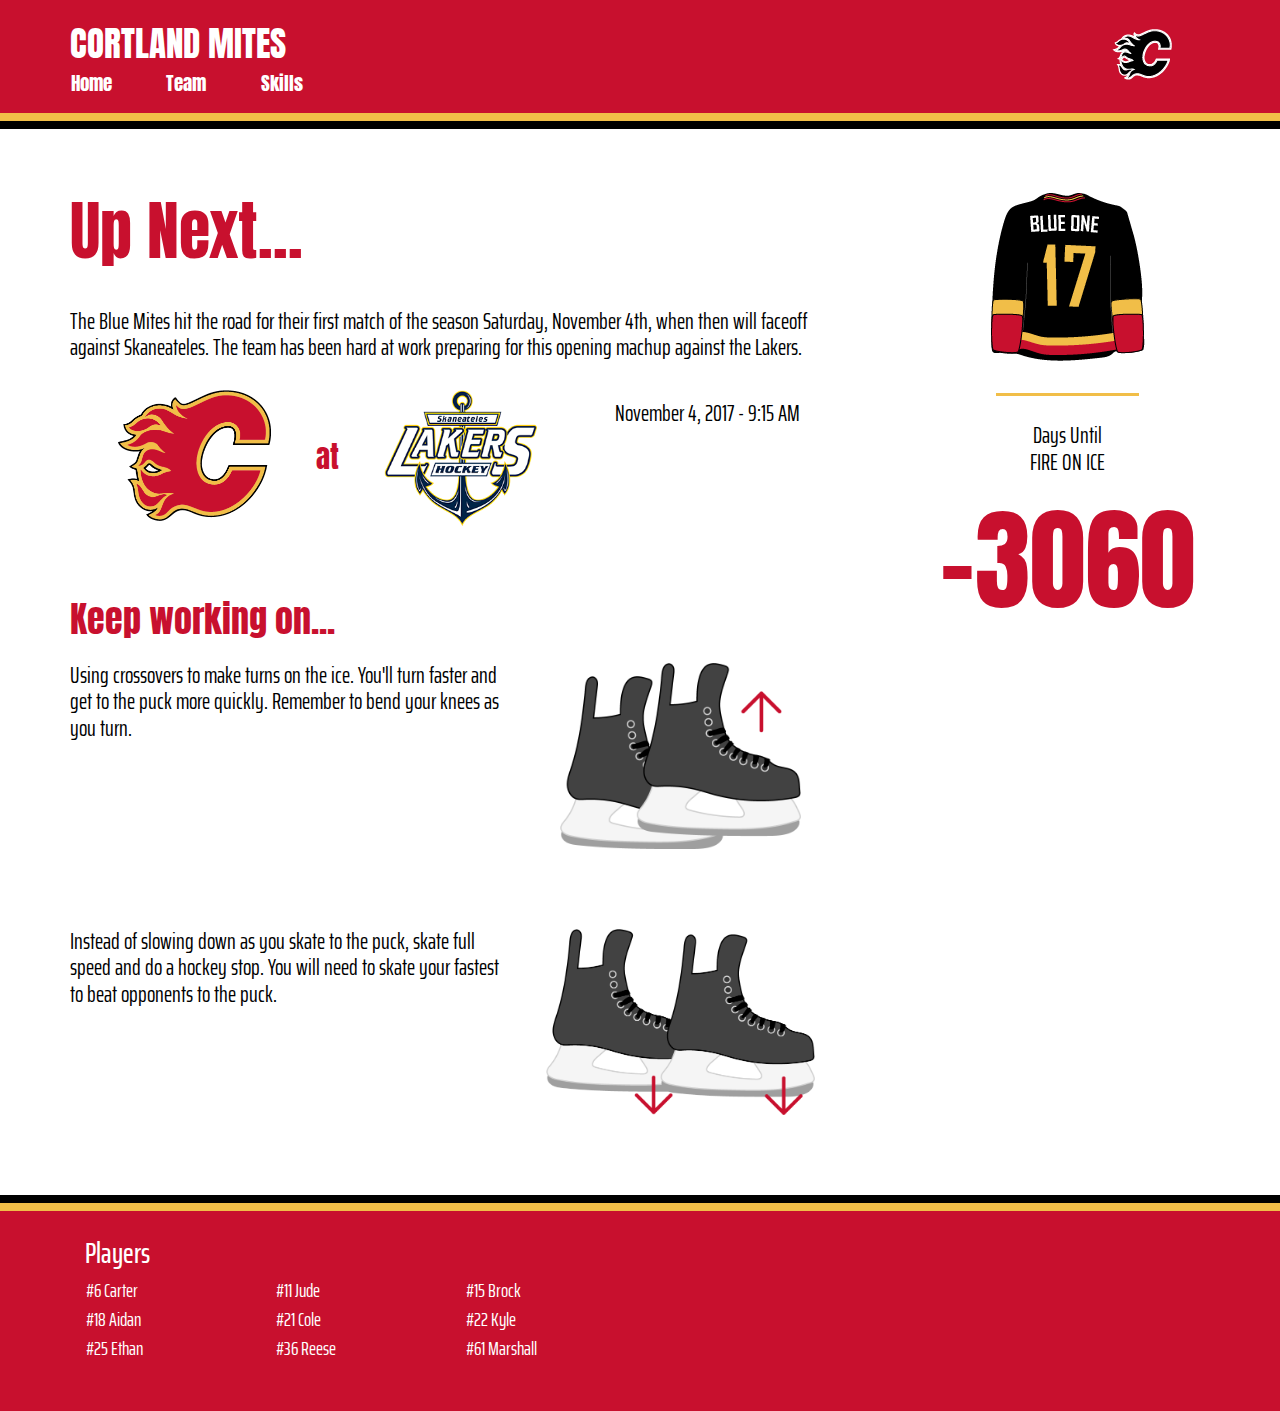
==== index.html @ c5f125a8 "basic site design and required files" ====
<!DOCTYPE html>
<html>

<head>
    <meta charset="utf-8">
    <meta http-equiv="X-UA-Compatible" content="IE=edge">
    <meta name="viewport" content="width=device-width, initial-scale=1">

    <title>Cortland Mites</title>

    <meta name="author" content="Patrick Toohey">
    <meta name="designer" content="Patrick Toohey">

    <meta name="description" content="Cortland Mites Blue One activity page.">
    <link href="https://fonts.googleapis.com/css?family=Anton|Saira+Extra+Condensed" rel="stylesheet">
    <meta name="viewport" content="width=device-width, initial-scale=1.0">

    <link type="text/css" rel="stylesheet" href="css/reset.css" />
    <link type="text/css" rel="stylesheet" href="css/bootstrap.css">
    <link type="text/css" rel="stylesheet" href="css/main.css">

    <script src="js/mites.js"></script>

    <!--[if lt IE 9]>
        <script src="https://oss.maxcdn.com/html5shiv/3.7.2/html5shiv.min.js"></script>
        <script src="https://oss.maxcdn.com/respond/1.4.2/respond.min.js"></script> 
        <![endif]-->

</head>

<body>
    <div class="container-fluid full-width no-gutters">
        <header class="no-gutters">
            <nav>
                <div class="container">
                    <div class="row no-gutters">
                        <div class="col-6" id="header-text">
                            <div class="row" id="div-title">
                                <h1><a id="a-home" href="index.html">CORTLAND MITES</a></h1>
                            </div>
                            <div class="row menu no-gutters">
                                <div class="col-md-2 col-sm-3 col-xs-4"><a id="link-home" href="index.html">Home</a></div>
                                <div class="col-md-2 col-sm-3 col-xs-4"><a id="link-team" href="team.html">Team</a></div>
                                <div class="col-md-2 col-sm-3 col-xs-4"><a id="link-skills" href="skills.html">Skills</a></div>
                            </div>
                        </div>
                        <div class="col-6">
                            <img id="flames" src="img/c.png" alt="Cortland Flames" />
                        </div>
                    </div>
                </div>
            </nav>
        </header>
        <hr class="yellow" />
        <hr class="black" />
    </div>
    <div class="container">
        <div class="row justify-content-between">
            <div class="col-sm-8">
                <div class="row">
                    <h5>Up Next...</h5>
                    <p class="game-description">The Blue Mites hit the road for their first match of the season Saturday, November 4th, when then will faceoff against Skaneateles. The team has been hard at work preparing for this opening machup against the Lakers.</p>
                    <div class="row match">
                        <div class="col-5 parent">
                            <img class="team-logo img-fluid" src="img/Cortland.png" alt="CCYHA" />
                        </div>
                        <h3 class="col-2 vs">at</h3>
                        <div class="col-5 parent">
                            <img class="team-logo img-fluid" src="img/skaneateles.png" alt="CCYHA" />
                        </div>

                    </div>
                    <p class="game-time">November 4, 2017 - 9:15 AM</p>

                </div>
                <div class="row">
                    <h2>Keep working on...</h2>
                    <div class="row game-challenge justify-content-start">
                        <div class="col-md-7">
                            <p class="game-description">Using crossovers to make turns on the ice. You'll turn faster and get to the puck more quickly. Remember to bend your knees as you turn.</p>
                        </div>
                        <div class="col-md-5 parent challenge-headline">
                            <img class="challenge-icon img-fluid" src="img/crossovers.png" alt="Crossovers" />
                        </div>


                    </div>

                    <div class="row game-challenge justify-content-start">
                        <div class="col-md-7">
                            <p class="game-description">Instead of slowing down as you skate to the puck, skate full speed and do a hockey stop. You will need to skate your fastest to beat opponents to the puck.</p>
                        </div>
                        <div class="col-md-5 parent challenge-headline">
                            <img class="challenge-icon img-fluid" src="img/stop.png" alt="Hockey Stop" />
                        </div>


                    </div>
                </div>

            </div>
            <div class="col-sm-3 countdown">
                <div class="row">
                    <img id="blue-one" src="img/blue_one.png" alt="Blue One" />
                </div>
                <div class="row">
                    <hr class="yellow half" />
                </div>
                <div class="row fireonice">
                    <p>Days Until<br>FIRE ON ICE</p>
                </div>
                <div class="row fireonice">
                    <h4 class="date">
                        <script>
                            daystillfire();

                        </script>
                    </h4>
                </div>


            </div>
        </div>
    </div>
    <footer class="container-fluid full-width no-gutters">
        <hr class="black" />
        <hr class="yellow" />
        <div class="container">
            <nav>
                <h1>Players</h1>
                <div class="row menu">
                    <div class="col-md-2 col-sm-3 col-xs-4">
                        <a id="link-home" href="carter.html">#6 Carter</a>
                    </div>
                    <div class="col-md-2 col-sm-3 col-xs-4">
                        <a id="link-home" href="jude.html">#11 Jude</a>
                    </div>
                    <div class="col-md-2 col-sm-3 col-xs-4">
                        <a id="link-home" href="brock.html">#15 Brock</a>
                    </div>
                </div>
                <div class="row menu">
                    <div class="col-md-2 col-sm-3 col-xs-4">
                        <a id="link-home" href="aidan.html">#18 Aidan</a>
                    </div>
                    <div class="col-md-2 col-sm-3 col-xs-4">
                        <a id="link-home" href="cole.html">#21 Cole</a>
                    </div>
                    <div class="col-md-2 col-sm-3 col-xs-4">
                        <a id="link-home" href="kyle.html">#22 Kyle</a>
                    </div>
                </div>
                <div class="row menu">
                    <div class="col-md-2 col-sm-3 col-xs-4">
                        <a id="link-home" href="ethan.html">#25 Ethan</a>
                    </div>
                    <div class="col-md-2 col-sm-3 col-xs-4">
                        <a id="link-home" href="reese.html">#36 Reese</a>
                    </div>
                    <div class="col-md-2 col-sm-3 col-xs-4">
                        <a id="link-home" href="marshall.html">#61 Marshall</a>
                    </div>
                </div>
            </nav>
        </div>
    </footer>
    <script src="js/jquery-3.2.1.min.js"></script>
    <script src="js/bootstrap.bundle.min.js"></script>
    <script src="js/bootstrap.min.js"></script>

</body>

</html>
---- css/main.css ----
/* Generated by less 2.5.1 */
body {
  font-size: 100%;
  font-family: 'Saira Extra Condensed', sans-serif;
  margin-left: 0;
  margin-right: 0;
}
#blue-one {
  display: block;
  margin-left: auto;
  margin-right: auto;
  padding-top: 2em;
}
.challenge-icon {
  max-height: 186px;
  display: block;
  margin-left: auto;
  margin-right: auto;
}
.challenge-headline {
  padding-bottom: 2em;
}
.challenge {
  margin-top: 2em;
  color: #666666;
  border-top: 0.2em solid #666666;
}
.skill {
  border-top: 0.2em solid #f1be48;
  border-bottom: 0.2em solid #f1be48;
}
.homeskill {
  display: flex;
}
.skills {
  margin-top: 1em;
  margin-bottom: 2em;
}
.skills img {
  padding-left: 0.5em;
  padding-right: 0.5em;
}
.skill p {
  padding-top: 0.5em;
  padding-bottom: 0em;
}
.match {
  display: block;
  margin-left: auto;
  margin-right: auto;
}
.vs {
  text-align: center;
  padding-top: 0.5em;
  padding-bottom: 0.5em;
}
.challenge h2 {
  color: #666666;
  padding-top: 0.3em;
  text-align: center;
}
.challenge p {
  color: #666666;
  padding-top: 0.3em;
  text-align: center;
}
p.countdown {
  padding-top: 0.1em;
  padding-bottom: 0.1em;
  margin-bottom: 0.1em;
  text-align: center;
}
div.countdown {
  padding-top: 2em;
}
div.fireonice {
  display: block;
  margin-left: auto;
  margin-right: auto;
}
.fireonice p {
  padding-top: 0.5em;
  text-align: center;
}
h4.player {
  border-bottom: 0.08em solid #f1be48;
}
h4.date {
  font-size: 7em;
  padding-top: 0px;
  padding-bottom: 0.1em;
  text-align: center;
  padding-right: 1em;
}
h4 {
  font-family: 'Anton', sans-serif;
  font-size: 8em;
  color: #c8102e;
  padding-top: 1.2em;
  padding-bottom: 0.2em;
  text-align: center;
}
h5 {
  font-family: 'Anton', sans-serif;
  font-size: 4em;
  color: #c8102e;
  padding-top: 1em;
  margin-bottom: 0.6em;
}
h5.next-challenge {
  padding-top: 0.5em;
  margin-left: 0em !important;
}
.game-challenge {
  align-items: stretch;
  padding-bottom: 3em;
}
h2 {
  font-family: 'Anton', sans-serif;
  font-size: 2.25em;
  color: #c8102e;
  padding-top: 2em;
  margin-bottom: 0.6em;
}
h3 {
  font-family: 'Anton', sans-serif;
  font-size: 1.8em;
  color: #c8102e;
  margin: auto;
  display: block;
  padding-left: 2em;
}
h1 {
  padding-top: 1em;
  font-size: 1.8em;
  line-height: 100%;
  white-space: nowrap;
}
p {
  font-family: 'Saira Extra Condensed', sans-serif;
  font-size: 1.4em;
  color: black;
  line-height: 1.2em;
}
h1 a {
  color: white;
  font-family: 'Anton', sans-serif;
}
a {
  text-decoration: none;
}
a:hover {
  color: white;
  text-decoration: underline;
}
nav a {
  font-size: 1.2em;
  color: white;
  font-family: 'Anton', sans-serif;
}
div.players {
  padding-bottom: 2em;
}
div.achievements {
  padding-bottom: 2em;
  padding-left: 1em;
}
footer nav a {
  font-family: 'Saira Extra Condensed', sans-serif;
}
footer h1 {
  font-family: 'Saira Extra Condensed', sans-serif;
}
footer nav {
  padding-bottom: 2em;
}
header {
  background-color: #c8102e;
  color: white;
  font-family: 'Anton', sans-serif;
  overflow: hidden;
  clear: both;
}
footer {
  background-color: #c8102e;
  color: white;
  font-family: 'Anton', sans-serif;
  overflow: hidden;
  clear: both;
}
hr.yellow {
  border-color: #f1be48;
  background-color: #f1be48;
  border: none;
  height: 0.5em;
  width: 100%;
  margin: 0px;
}
hr.half {
  width: 50%;
  height: 0.15em;
  display: block;
  margin-left: auto;
  margin-right: auto;
  margin-top: 2em;
  margin-bottom: 1em;
}
hr.black {
  border-color: black;
  background-color: black;
  border: none;
  height: 0.5em !important;
  width: 100%;
  margin: 0px;
}
.full-width {
  padding-left: 0px;
  padding-right: 0px;
}
.player-profile {
  padding-top: 3em;
}
#header-text {
  float: left;
}
#flames {
  padding-top: 1em;
  font-size: 1.8em;
  position: absolute;
  right: 0.8em;
}
.match {
  display: flex;
}
.parent {
  width: 201px;
}
.sweater {
  padding: 1em;
}
.player {
  max-width: 100%;
  min-width: 150px;
  height: auto;
}
.team-logo {
  max-width: 100%;
  height: auto;
  display: block;
  margin-left: auto;
  margin-right: auto;
  padding-left: 0.2em;
  padding-right: 0.2em;
}
.skate-bullet {
  width: 3em;
  margin-right: 1em;
}
nav {
  background-color: #c8102e;
  margin-bottom: 1em;
}
p.game-time {
  display: block;
  margin-left: auto;
  margin-right: auto;
  padding-top: 0.5em;
}
p.game-description {
  padding-bottom: 0.5em;
  line-height: 120%;
}
.menu {
  margin-left: -14px;
}
@media screen and (max-width: 575px) {
  h1 {
    padding-top: 1em;
    font-size: 1.4em;
    line-height: 100%;
    white-space: nowrap;
    padding-left: 0.8em;
  }
  h2 {
    padding-left: 0.6em;
  }
  .game-description {
    padding-left: 0.9em;
  }
  .menu {
    font-size: 1em;
    margin-left: 0.4em;
  }
  #flames {
    padding-top: 0.6em;
  }
}
@media screen and (max-width: 1200px) {
  h4 {
    padding-top: 0.5em;
  }
}
@media screen and (max-width: 992px) {
  h4 {
    font-size: 5em;
  }
  h5 {
    font-size: 3.5em;
    margin-left: 0.1em;
    padding-top: 1em;
  }
}
@media screen and (max-width: 768px) {
  h4 {
    font-size: 4em;
  }
  h4.date {
    font-size: 5.8em;
  }
  h5 {
    font-size: 3em;
    margin-left: 0.4em;
  }
}
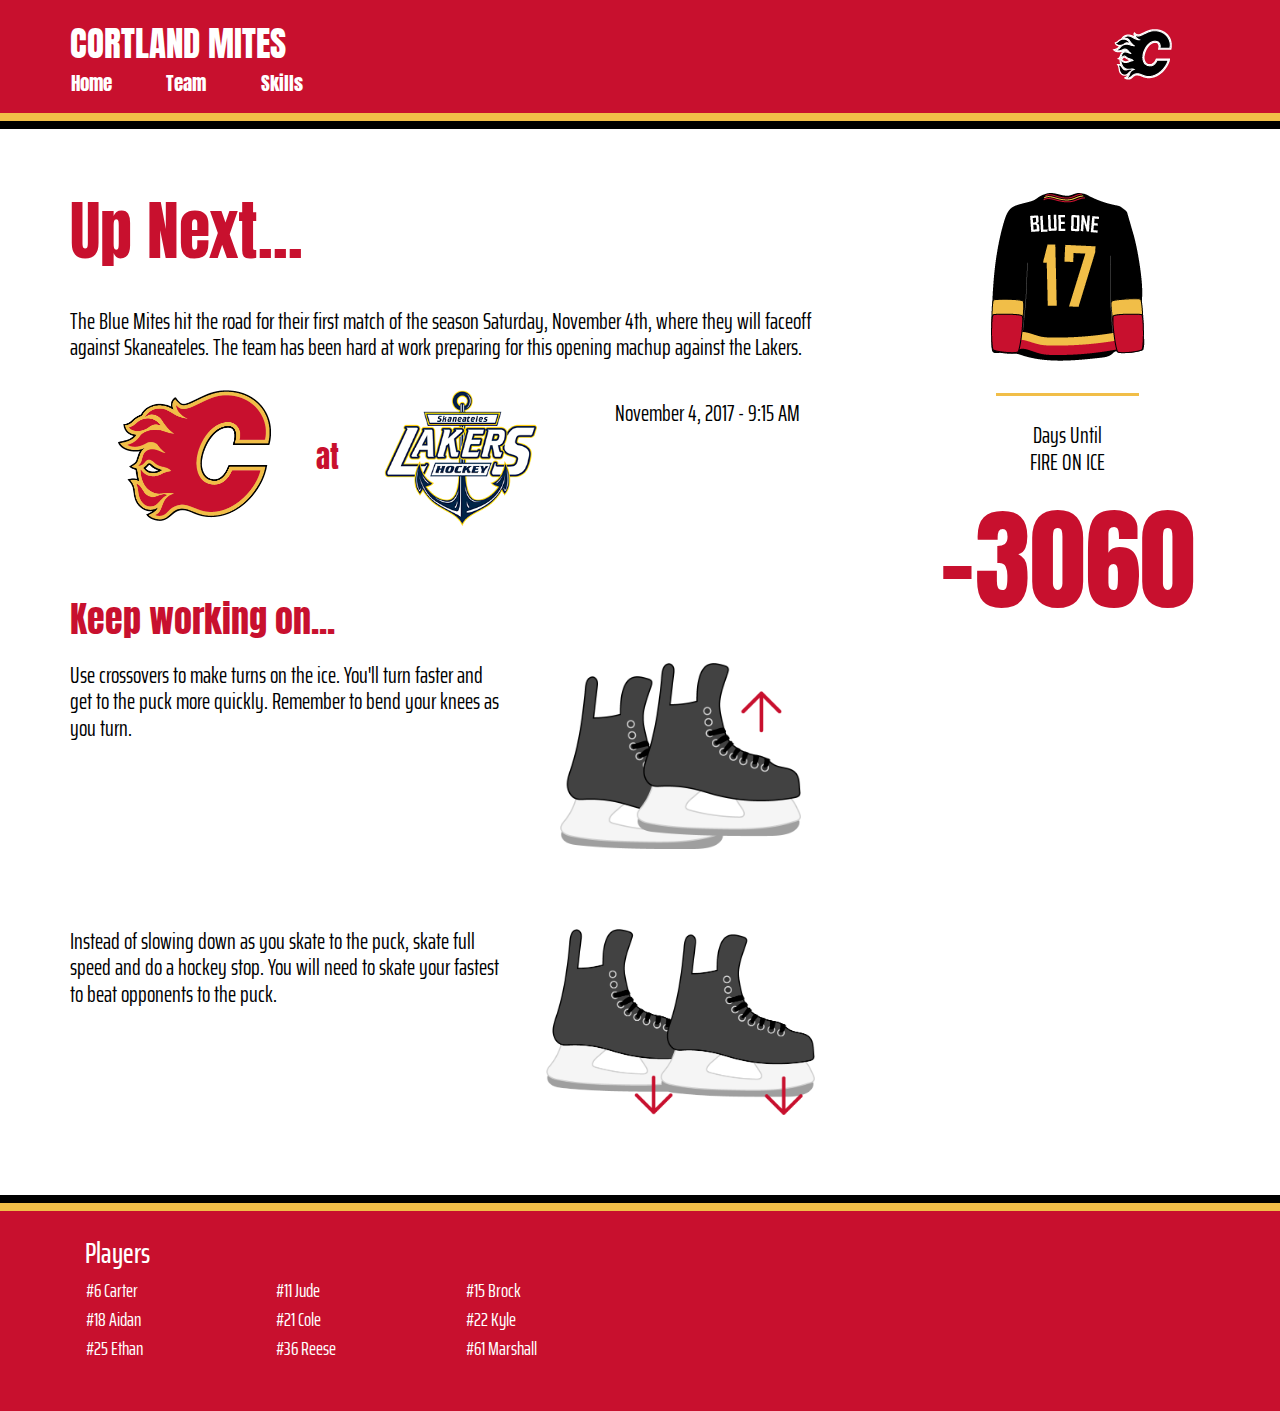
==== commit 16ddf7de: "update alignment on fire countdown, fix typos" ====
--- a/index.html
+++ b/index.html
@@ -59,7 +59,7 @@
             <div class="col-sm-8">
                 <div class="row">
                     <h5>Up Next...</h5>
-                    <p class="game-description">The Blue Mites hit the road for their first match of the season Saturday, November 4th, when then will faceoff against Skaneateles. The team has been hard at work preparing for this opening machup against the Lakers.</p>
+                    <p class="game-description">The Blue Mites hit the road for their first match of the season Saturday, November 4th, where they will faceoff against Skaneateles. The team has been hard at work preparing for this opening machup against the Lakers.</p>
                     <div class="row match">
                         <div class="col-5 parent">
                             <img class="team-logo img-fluid" src="img/Cortland.png" alt="CCYHA" />
@@ -77,7 +77,7 @@
                     <h2>Keep working on...</h2>
                     <div class="row game-challenge justify-content-start">
                         <div class="col-md-7">
-                            <p class="game-description">Using crossovers to make turns on the ice. You'll turn faster and get to the puck more quickly. Remember to bend your knees as you turn.</p>
+                            <p class="game-description">Use crossovers to make turns on the ice. You'll turn faster and get to the puck more quickly. Remember to bend your knees as you turn.</p>
                         </div>
                         <div class="col-md-5 parent challenge-headline">
                             <img class="challenge-icon img-fluid" src="img/crossovers.png" alt="Crossovers" />
@@ -113,7 +113,6 @@
                     <h4 class="date">
                         <script>
                             daystillfire();
-
                         </script>
                     </h4>
                 </div>
--- a/css/main.css
+++ b/css/main.css
@@ -90,7 +90,6 @@
   padding-top: 0px;
   padding-bottom: 0.1em;
   text-align: center;
-  padding-right: 1em;
 }
 h4 {
   font-family: 'Anton', sans-serif;
@@ -286,6 +285,7 @@
   }
   .game-description {
     padding-left: 0.9em;
+    padding-right: 0.9em;
   }
   .menu {
     font-size: 1em;
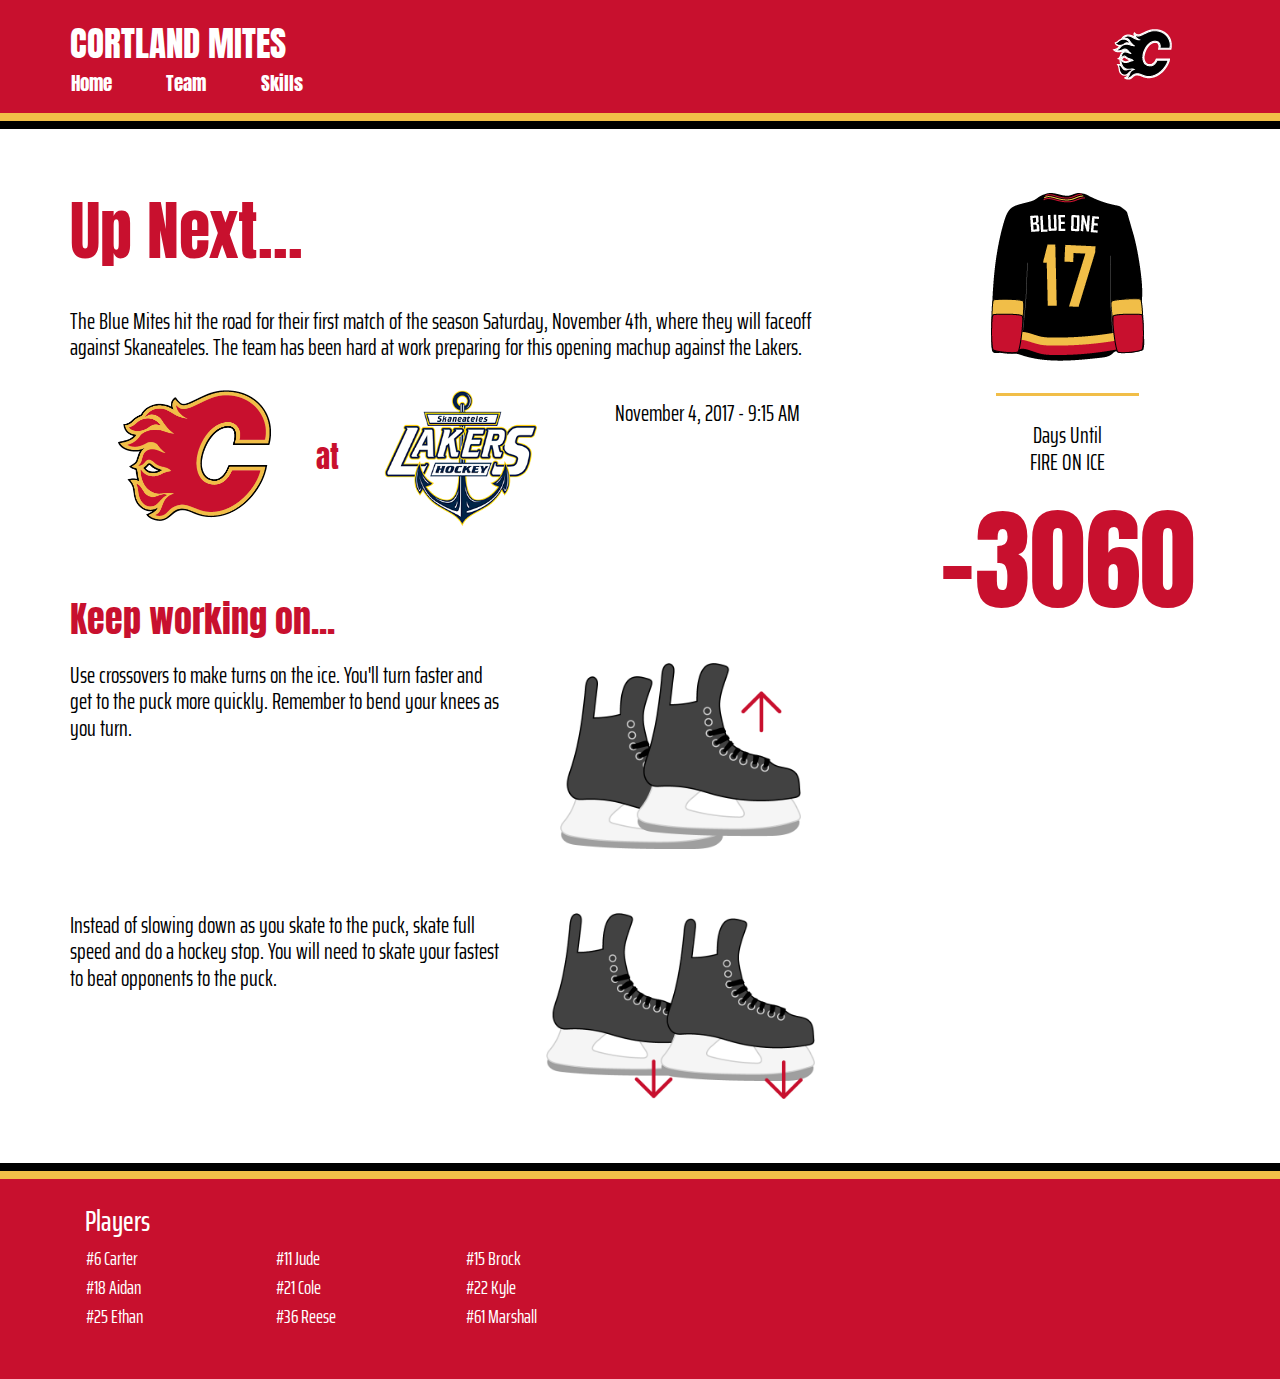
==== commit e18d8f7d: "reduce spacing in skills, add puck pursuit and scoring sections" ====
--- a/index.html
+++ b/index.html
@@ -79,7 +79,7 @@
                         <div class="col-md-7">
                             <p class="game-description">Use crossovers to make turns on the ice. You'll turn faster and get to the puck more quickly. Remember to bend your knees as you turn.</p>
                         </div>
-                        <div class="col-md-5 parent challenge-headline">
+                        <div class="col-md-5 parent challenge-headline reminder">
                             <img class="challenge-icon img-fluid" src="img/crossovers.png" alt="Crossovers" />
                         </div>
 
@@ -90,7 +90,7 @@
                         <div class="col-md-7">
                             <p class="game-description">Instead of slowing down as you skate to the puck, skate full speed and do a hockey stop. You will need to skate your fastest to beat opponents to the puck.</p>
                         </div>
-                        <div class="col-md-5 parent challenge-headline">
+                        <div class="col-md-5 parent challenge-headline reminder">
                             <img class="challenge-icon img-fluid" src="img/stop.png" alt="Hockey Stop" />
                         </div>
 
--- a/css/main.css
+++ b/css/main.css
@@ -33,7 +33,7 @@
   display: flex;
 }
 .skills {
-  margin-top: 1em;
+  margin-top: 0em;
   margin-bottom: 2em;
 }
 .skills img {
@@ -53,11 +53,6 @@
   text-align: center;
   padding-top: 0.5em;
   padding-bottom: 0.5em;
-}
-.challenge h2 {
-  color: #666666;
-  padding-top: 0.3em;
-  text-align: center;
 }
 .challenge p {
   color: #666666;
@@ -112,7 +107,7 @@
 }
 .game-challenge {
   align-items: stretch;
-  padding-bottom: 3em;
+  padding-bottom: 2em;
 }
 h2 {
   font-family: 'Anton', sans-serif;
@@ -120,6 +115,33 @@
   color: #c8102e;
   padding-top: 2em;
   margin-bottom: 0.6em;
+}
+.skills h2 {
+  padding-top: 0em;
+}
+h2.first {
+  padding-top: 1em;
+}
+.skill-profile {
+  align-items: stretch;
+  padding-top: 1em;
+  padding-bottom: 1em;
+}
+.skill-detail {
+  align-items: stretch;
+  padding-bottom: 1em;
+}
+.players h2 {
+  padding-top: 1em;
+}
+#crossover {
+  height: 165px;
+}
+.challenge h2 {
+  color: #666666;
+  padding-top: 0.3em;
+  text-align: center;
+  margin-bottom: 0em;
 }
 h3 {
   font-family: 'Anton', sans-serif;
@@ -294,6 +316,13 @@
   #flames {
     padding-top: 0.6em;
   }
+  .achievements p {
+    padding-left: 1em;
+    padding-right: 1em;
+  }
+  .reminder {
+    padding-left: 2em;
+  }
 }
 @media screen and (max-width: 1200px) {
   h4 {
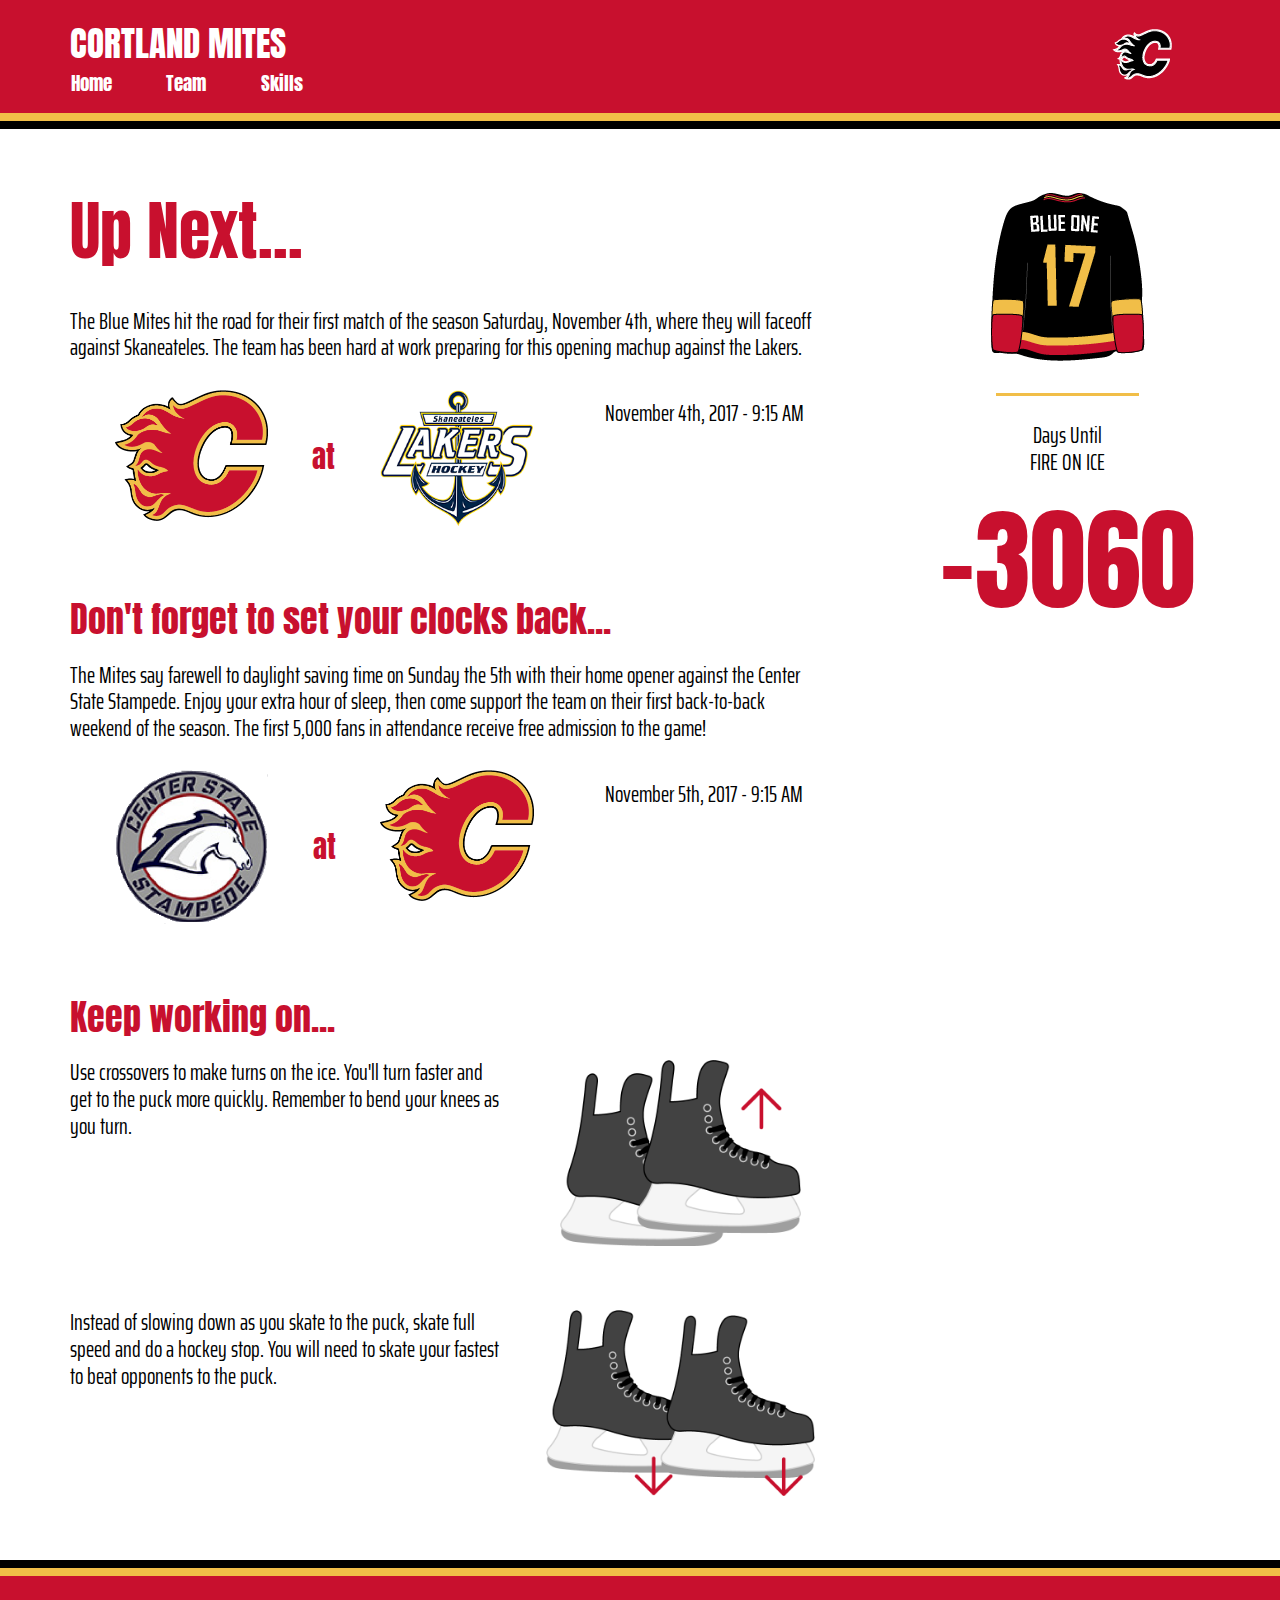
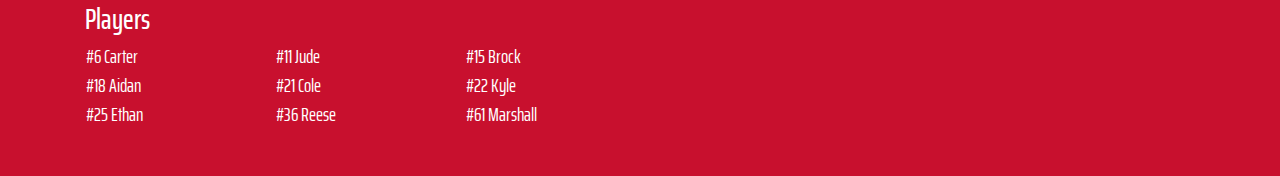
==== commit 02019bfd: "add sunday game, update less file, fix some layout issues" ====
--- a/index.html
+++ b/index.html
@@ -16,7 +16,6 @@
     <meta name="viewport" content="width=device-width, initial-scale=1.0">
 
     <link type="text/css" rel="stylesheet" href="css/reset.css" />
-    <link type="text/css" rel="stylesheet" href="css/bootstrap.css">
     <link type="text/css" rel="stylesheet" href="css/main.css">
 
     <script src="js/mites.js"></script>
@@ -29,8 +28,8 @@
 </head>
 
 <body>
-    <div class="container-fluid full-width no-gutters">
-        <header class="no-gutters">
+    <div>
+        <header>
             <nav>
                 <div class="container">
                     <div class="row no-gutters">
@@ -62,17 +61,32 @@
                     <p class="game-description">The Blue Mites hit the road for their first match of the season Saturday, November 4th, where they will faceoff against Skaneateles. The team has been hard at work preparing for this opening machup against the Lakers.</p>
                     <div class="row match">
                         <div class="col-5 parent">
-                            <img class="team-logo img-fluid" src="img/Cortland.png" alt="CCYHA" />
+                            <img class="team-logo" src="img/Cortland.png" alt="CCYHA" />
                         </div>
                         <h3 class="col-2 vs">at</h3>
                         <div class="col-5 parent">
-                            <img class="team-logo img-fluid" src="img/skaneateles.png" alt="CCYHA" />
+                            <img class="team-logo" src="img/skaneateles.png" alt="Skaneateles" />
                         </div>
+                    </div>
+                    <p class="game-time">November 4th, 2017 - 9:15 AM</p>
+                </div>
 
+                <div class="row">
+                    <h2>Don't forget to set your clocks back...</h2>
+                    <p class="game-description">The Mites say farewell to daylight saving time on Sunday the 5th with their home opener against the Center State Stampede. Enjoy your extra hour of sleep, then come support the team on their first back-to-back weekend of the season. The first 5,000 fans in attendance receive free admission to the game!</p>
+                    <div class="row match">
+                        <div class="col-5 parent">
+                            <img class="team-logo" src="img/CenterState.png" alt="Center State" />
+
+                        </div>
+                        <h3 class="col-2 vs">at</h3>
+                        <div class="col-5 parent">
+                            <img class="team-logo" src="img/Cortland.png" alt="CCYHA" />
+                        </div>
                     </div>
-                    <p class="game-time">November 4, 2017 - 9:15 AM</p>
+                    <p class="game-time">November 5th, 2017 - 9:15 AM</p>
+                </div>
 
-                </div>
                 <div class="row">
                     <h2>Keep working on...</h2>
                     <div class="row game-challenge justify-content-start">
@@ -82,8 +96,6 @@
                         <div class="col-md-5 parent challenge-headline reminder">
                             <img class="challenge-icon img-fluid" src="img/crossovers.png" alt="Crossovers" />
                         </div>
-
-
                     </div>
 
                     <div class="row game-challenge justify-content-start">
@@ -93,12 +105,10 @@
                         <div class="col-md-5 parent challenge-headline reminder">
                             <img class="challenge-icon img-fluid" src="img/stop.png" alt="Hockey Stop" />
                         </div>
-
-
                     </div>
                 </div>
+            </div>
 
-            </div>
             <div class="col-sm-3 countdown">
                 <div class="row">
                     <img id="blue-one" src="img/blue_one.png" alt="Blue One" />
@@ -113,15 +123,14 @@
                     <h4 class="date">
                         <script>
                             daystillfire();
+
                         </script>
                     </h4>
                 </div>
-
-
             </div>
         </div>
     </div>
-    <footer class="container-fluid full-width no-gutters">
+    <footer>
         <hr class="black" />
         <hr class="yellow" />
         <div class="container">
--- a/css/main.css
+++ b/css/main.css
@@ -1,4 +1,7654 @@
 /* Generated by less 2.5.1 */
+/*!
+ * Bootstrap v4.0.0-beta.2 (https://getbootstrap.com)
+ * Copyright 2011-2017 The Bootstrap Authors
+ * Copyright 2011-2017 Twitter, Inc.
+ * Licensed under MIT (https://github.com/twbs/bootstrap/blob/master/LICENSE)
+ */
+:root {
+  --blue: #007bff;
+  --indigo: #6610f2;
+  --purple: #6f42c1;
+  --pink: #e83e8c;
+  --red: #dc3545;
+  --orange: #fd7e14;
+  --yellow: #ffc107;
+  --green: #28a745;
+  --teal: #20c997;
+  --cyan: #17a2b8;
+  --white: #fff;
+  --gray: #868e96;
+  --gray-dark: #343a40;
+  --primary: #007bff;
+  --secondary: #868e96;
+  --success: #28a745;
+  --info: #17a2b8;
+  --warning: #ffc107;
+  --danger: #dc3545;
+  --light: #f8f9fa;
+  --dark: #343a40;
+  --breakpoint-xs: 0;
+  --breakpoint-sm: 576px;
+  --breakpoint-md: 768px;
+  --breakpoint-lg: 992px;
+  --breakpoint-xl: 1200px;
+  --font-family-sans-serif: -apple-system, BlinkMacSystemFont, "Segoe UI", Roboto, "Helvetica Neue", Arial, sans-serif, "Apple Color Emoji", "Segoe UI Emoji", "Segoe UI Symbol";
+  --font-family-monospace: "SFMono-Regular", Menlo, Monaco, Consolas, "Liberation Mono", "Courier New", monospace;
+}
+@media print {
+  *,
+  *::before,
+  *::after {
+    text-shadow: none !important;
+    box-shadow: none !important;
+  }
+  a,
+  a:visited {
+    text-decoration: underline;
+  }
+  abbr[title]::after {
+    content: " (" attr(title) ")";
+  }
+  pre {
+    white-space: pre-wrap !important;
+  }
+  pre,
+  blockquote {
+    border: 1px solid #999;
+    page-break-inside: avoid;
+  }
+  thead {
+    display: table-header-group;
+  }
+  tr,
+  img {
+    page-break-inside: avoid;
+  }
+  p,
+  h2,
+  h3 {
+    orphans: 3;
+    widows: 3;
+  }
+  h2,
+  h3 {
+    page-break-after: avoid;
+  }
+  .navbar {
+    display: none;
+  }
+  .badge {
+    border: 1px solid #000;
+  }
+  .table {
+    border-collapse: collapse !important;
+  }
+  .table td,
+  .table th {
+    background-color: #fff !important;
+  }
+  .table-bordered th,
+  .table-bordered td {
+    border: 1px solid #ddd !important;
+  }
+}
+*,
+*::before,
+*::after {
+  box-sizing: border-box;
+}
+html {
+  font-family: sans-serif;
+  line-height: 1.15;
+  -webkit-text-size-adjust: 100%;
+  -ms-text-size-adjust: 100%;
+  -ms-overflow-style: scrollbar;
+  -webkit-tap-highlight-color: transparent;
+}
+@-ms-viewport {
+  width: device-width;
+}
+article,
+aside,
+dialog,
+figcaption,
+figure,
+footer,
+header,
+hgroup,
+main,
+nav,
+section {
+  display: block;
+}
+body {
+  margin: 0;
+  font-family: -apple-system, BlinkMacSystemFont, "Segoe UI", Roboto, "Helvetica Neue", Arial, sans-serif, "Apple Color Emoji", "Segoe UI Emoji", "Segoe UI Symbol";
+  font-size: 1rem;
+  font-weight: 400;
+  line-height: 1.5;
+  color: #212529;
+  text-align: left;
+  background-color: #fff;
+}
+[tabindex="-1"]:focus {
+  outline: none !important;
+}
+hr {
+  box-sizing: content-box;
+  height: 0;
+  overflow: visible;
+}
+h1,
+h2,
+h3,
+h4,
+h5,
+h6 {
+  margin-top: 0;
+  margin-bottom: 0.5rem;
+}
+p {
+  margin-top: 0;
+  margin-bottom: 1rem;
+}
+abbr[title],
+abbr[data-original-title] {
+  text-decoration: underline;
+  -webkit-text-decoration: underline dotted;
+  text-decoration: underline dotted;
+  cursor: help;
+  border-bottom: 0;
+}
+address {
+  margin-bottom: 1rem;
+  font-style: normal;
+  line-height: inherit;
+}
+ol,
+ul,
+dl {
+  margin-top: 0;
+  margin-bottom: 1rem;
+}
+ol ol,
+ul ul,
+ol ul,
+ul ol {
+  margin-bottom: 0;
+}
+dt {
+  font-weight: 700;
+}
+dd {
+  margin-bottom: .5rem;
+  margin-left: 0;
+}
+blockquote {
+  margin: 0 0 1rem;
+}
+dfn {
+  font-style: italic;
+}
+b,
+strong {
+  font-weight: bolder;
+}
+small {
+  font-size: 80%;
+}
+sub,
+sup {
+  position: relative;
+  font-size: 75%;
+  line-height: 0;
+  vertical-align: baseline;
+}
+sub {
+  bottom: -0.25em;
+}
+sup {
+  top: -0.5em;
+}
+a {
+  color: #007bff;
+  text-decoration: none;
+  background-color: transparent;
+  -webkit-text-decoration-skip: objects;
+}
+a:hover {
+  color: #0056b3;
+  text-decoration: underline;
+}
+a:not([href]):not([tabindex]) {
+  color: inherit;
+  text-decoration: none;
+}
+a:not([href]):not([tabindex]):focus,
+a:not([href]):not([tabindex]):hover {
+  color: inherit;
+  text-decoration: none;
+}
+a:not([href]):not([tabindex]):focus {
+  outline: 0;
+}
+pre,
+code,
+kbd,
+samp {
+  font-family: monospace, monospace;
+  font-size: 1em;
+}
+pre {
+  margin-top: 0;
+  margin-bottom: 1rem;
+  overflow: auto;
+  -ms-overflow-style: scrollbar;
+}
+figure {
+  margin: 0 0 1rem;
+}
+img {
+  vertical-align: middle;
+  border-style: none;
+}
+svg:not(:root) {
+  overflow: hidden;
+}
+a,
+area,
+button,
+[role="button"],
+input:not([type="range"]),
+label,
+select,
+summary,
+textarea {
+  -ms-touch-action: manipulation;
+  touch-action: manipulation;
+}
+table {
+  border-collapse: collapse;
+}
+caption {
+  padding-top: 0.75rem;
+  padding-bottom: 0.75rem;
+  color: #868e96;
+  text-align: left;
+  caption-side: bottom;
+}
+th {
+  text-align: inherit;
+}
+label {
+  display: inline-block;
+  margin-bottom: .5rem;
+}
+button {
+  border-radius: 0;
+}
+button:focus {
+  outline: 1px dotted;
+  outline: 5px auto -webkit-focus-ring-color;
+}
+input,
+button,
+select,
+optgroup,
+textarea {
+  margin: 0;
+  font-family: inherit;
+  font-size: inherit;
+  line-height: inherit;
+}
+button,
+input {
+  overflow: visible;
+}
+button,
+select {
+  text-transform: none;
+}
+button,
+html [type="button"],
+[type="reset"],
+[type="submit"] {
+  -webkit-appearance: button;
+}
+button::-moz-focus-inner,
+[type="button"]::-moz-focus-inner,
+[type="reset"]::-moz-focus-inner,
+[type="submit"]::-moz-focus-inner {
+  padding: 0;
+  border-style: none;
+}
+input[type="radio"],
+input[type="checkbox"] {
+  box-sizing: border-box;
+  padding: 0;
+}
+input[type="date"],
+input[type="time"],
+input[type="datetime-local"],
+input[type="month"] {
+  -webkit-appearance: listbox;
+}
+textarea {
+  overflow: auto;
+  resize: vertical;
+}
+fieldset {
+  min-width: 0;
+  padding: 0;
+  margin: 0;
+  border: 0;
+}
+legend {
+  display: block;
+  width: 100%;
+  max-width: 100%;
+  padding: 0;
+  margin-bottom: .5rem;
+  font-size: 1.5rem;
+  line-height: inherit;
+  color: inherit;
+  white-space: normal;
+}
+progress {
+  vertical-align: baseline;
+}
+[type="number"]::-webkit-inner-spin-button,
+[type="number"]::-webkit-outer-spin-button {
+  height: auto;
+}
+[type="search"] {
+  outline-offset: -2px;
+  -webkit-appearance: none;
+}
+[type="search"]::-webkit-search-cancel-button,
+[type="search"]::-webkit-search-decoration {
+  -webkit-appearance: none;
+}
+::-webkit-file-upload-button {
+  font: inherit;
+  -webkit-appearance: button;
+}
+output {
+  display: inline-block;
+}
+summary {
+  display: list-item;
+}
+template {
+  display: none;
+}
+[hidden] {
+  display: none !important;
+}
+h1,
+h2,
+h3,
+h4,
+h5,
+h6,
+.h1,
+.h2,
+.h3,
+.h4,
+.h5,
+.h6 {
+  margin-bottom: 0.5rem;
+  font-family: inherit;
+  font-weight: 500;
+  line-height: 1.2;
+  color: inherit;
+}
+h1,
+.h1 {
+  font-size: 2.5rem;
+}
+h2,
+.h2 {
+  font-size: 2rem;
+}
+h3,
+.h3 {
+  font-size: 1.75rem;
+}
+h4,
+.h4 {
+  font-size: 1.5rem;
+}
+h5,
+.h5 {
+  font-size: 1.25rem;
+}
+h6,
+.h6 {
+  font-size: 1rem;
+}
+.lead {
+  font-size: 1.25rem;
+  font-weight: 300;
+}
+.display-1 {
+  font-size: 6rem;
+  font-weight: 300;
+  line-height: 1.2;
+}
+.display-2 {
+  font-size: 5.5rem;
+  font-weight: 300;
+  line-height: 1.2;
+}
+.display-3 {
+  font-size: 4.5rem;
+  font-weight: 300;
+  line-height: 1.2;
+}
+.display-4 {
+  font-size: 3.5rem;
+  font-weight: 300;
+  line-height: 1.2;
+}
+hr {
+  margin-top: 1rem;
+  margin-bottom: 1rem;
+  border: 0;
+  border-top: 1px solid rgba(0, 0, 0, 0.1);
+}
+small,
+.small {
+  font-size: 80%;
+  font-weight: 400;
+}
+mark,
+.mark {
+  padding: 0.2em;
+  background-color: #fcf8e3;
+}
+.list-unstyled {
+  padding-left: 0;
+  list-style: none;
+}
+.list-inline {
+  padding-left: 0;
+  list-style: none;
+}
+.list-inline-item {
+  display: inline-block;
+}
+.list-inline-item:not(:last-child) {
+  margin-right: 5px;
+}
+.initialism {
+  font-size: 90%;
+  text-transform: uppercase;
+}
+.blockquote {
+  margin-bottom: 1rem;
+  font-size: 1.25rem;
+}
+.blockquote-footer {
+  display: block;
+  font-size: 80%;
+  color: #868e96;
+}
+.blockquote-footer::before {
+  content: "\2014 \00A0";
+}
+.img-fluid {
+  max-width: 100%;
+  height: auto;
+}
+.img-thumbnail {
+  padding: 0.25rem;
+  background-color: #fff;
+  border: 1px solid #ddd;
+  border-radius: 0.25rem;
+  transition: all 0.2s ease-in-out;
+  max-width: 100%;
+  height: auto;
+}
+.figure {
+  display: inline-block;
+}
+.figure-img {
+  margin-bottom: 0.5rem;
+  line-height: 1;
+}
+.figure-caption {
+  font-size: 90%;
+  color: #868e96;
+}
+code,
+kbd,
+pre,
+samp {
+  font-family: "SFMono-Regular", Menlo, Monaco, Consolas, "Liberation Mono", "Courier New", monospace;
+}
+code {
+  padding: 0.2rem 0.4rem;
+  font-size: 90%;
+  color: #bd4147;
+  background-color: #f8f9fa;
+  border-radius: 0.25rem;
+}
+a > code {
+  padding: 0;
+  color: inherit;
+  background-color: inherit;
+}
+kbd {
+  padding: 0.2rem 0.4rem;
+  font-size: 90%;
+  color: #fff;
+  background-color: #212529;
+  border-radius: 0.2rem;
+}
+kbd kbd {
+  padding: 0;
+  font-size: 100%;
+  font-weight: 700;
+}
+pre {
+  display: block;
+  margin-top: 0;
+  margin-bottom: 1rem;
+  font-size: 90%;
+  color: #212529;
+}
+pre code {
+  padding: 0;
+  font-size: inherit;
+  color: inherit;
+  background-color: transparent;
+  border-radius: 0;
+}
+.pre-scrollable {
+  max-height: 340px;
+  overflow-y: scroll;
+}
+.container {
+  width: 100%;
+  padding-right: 15px;
+  padding-left: 15px;
+  margin-right: auto;
+  margin-left: auto;
+}
+@media (min-width: 576px) {
+  .container {
+    max-width: 540px;
+  }
+}
+@media (min-width: 768px) {
+  .container {
+    max-width: 720px;
+  }
+}
+@media (min-width: 992px) {
+  .container {
+    max-width: 960px;
+  }
+}
+@media (min-width: 1200px) {
+  .container {
+    max-width: 1140px;
+  }
+}
+.container-fluid {
+  width: 100%;
+  padding-right: 15px;
+  padding-left: 15px;
+  margin-right: auto;
+  margin-left: auto;
+}
+.row {
+  display: -ms-flexbox;
+  display: flex;
+  -ms-flex-wrap: wrap;
+  flex-wrap: wrap;
+  margin-right: -15px;
+  margin-left: -15px;
+}
+.no-gutters {
+  margin-right: 0;
+  margin-left: 0;
+}
+.no-gutters > .col,
+.no-gutters > [class*="col-"] {
+  padding-right: 0;
+  padding-left: 0;
+}
+.col-1,
+.col-2,
+.col-3,
+.col-4,
+.col-5,
+.col-6,
+.col-7,
+.col-8,
+.col-9,
+.col-10,
+.col-11,
+.col-12,
+.col,
+.col-auto,
+.col-sm-1,
+.col-sm-2,
+.col-sm-3,
+.col-sm-4,
+.col-sm-5,
+.col-sm-6,
+.col-sm-7,
+.col-sm-8,
+.col-sm-9,
+.col-sm-10,
+.col-sm-11,
+.col-sm-12,
+.col-sm,
+.col-sm-auto,
+.col-md-1,
+.col-md-2,
+.col-md-3,
+.col-md-4,
+.col-md-5,
+.col-md-6,
+.col-md-7,
+.col-md-8,
+.col-md-9,
+.col-md-10,
+.col-md-11,
+.col-md-12,
+.col-md,
+.col-md-auto,
+.col-lg-1,
+.col-lg-2,
+.col-lg-3,
+.col-lg-4,
+.col-lg-5,
+.col-lg-6,
+.col-lg-7,
+.col-lg-8,
+.col-lg-9,
+.col-lg-10,
+.col-lg-11,
+.col-lg-12,
+.col-lg,
+.col-lg-auto,
+.col-xl-1,
+.col-xl-2,
+.col-xl-3,
+.col-xl-4,
+.col-xl-5,
+.col-xl-6,
+.col-xl-7,
+.col-xl-8,
+.col-xl-9,
+.col-xl-10,
+.col-xl-11,
+.col-xl-12,
+.col-xl,
+.col-xl-auto {
+  position: relative;
+  width: 100%;
+  min-height: 1px;
+  padding-right: 15px;
+  padding-left: 15px;
+}
+.col {
+  -ms-flex-preferred-size: 0;
+  flex-basis: 0;
+  -ms-flex-positive: 1;
+  flex-grow: 1;
+  max-width: 100%;
+}
+.col-auto {
+  -ms-flex: 0 0 auto;
+  flex: 0 0 auto;
+  width: auto;
+  max-width: none;
+}
+.col-1 {
+  -ms-flex: 0 0 8.333333%;
+  flex: 0 0 8.333333%;
+  max-width: 8.333333%;
+}
+.col-2 {
+  -ms-flex: 0 0 16.666667%;
+  flex: 0 0 16.666667%;
+  max-width: 16.666667%;
+}
+.col-3 {
+  -ms-flex: 0 0 25%;
+  flex: 0 0 25%;
+  max-width: 25%;
+}
+.col-4 {
+  -ms-flex: 0 0 33.333333%;
+  flex: 0 0 33.333333%;
+  max-width: 33.333333%;
+}
+.col-5 {
+  -ms-flex: 0 0 41.666667%;
+  flex: 0 0 41.666667%;
+  max-width: 41.666667%;
+}
+.col-6 {
+  -ms-flex: 0 0 50%;
+  flex: 0 0 50%;
+  max-width: 50%;
+}
+.col-7 {
+  -ms-flex: 0 0 58.333333%;
+  flex: 0 0 58.333333%;
+  max-width: 58.333333%;
+}
+.col-8 {
+  -ms-flex: 0 0 66.666667%;
+  flex: 0 0 66.666667%;
+  max-width: 66.666667%;
+}
+.col-9 {
+  -ms-flex: 0 0 75%;
+  flex: 0 0 75%;
+  max-width: 75%;
+}
+.col-10 {
+  -ms-flex: 0 0 83.333333%;
+  flex: 0 0 83.333333%;
+  max-width: 83.333333%;
+}
+.col-11 {
+  -ms-flex: 0 0 91.666667%;
+  flex: 0 0 91.666667%;
+  max-width: 91.666667%;
+}
+.col-12 {
+  -ms-flex: 0 0 100%;
+  flex: 0 0 100%;
+  max-width: 100%;
+}
+.order-first {
+  -ms-flex-order: -1;
+  order: -1;
+}
+.order-1 {
+  -ms-flex-order: 1;
+  order: 1;
+}
+.order-2 {
+  -ms-flex-order: 2;
+  order: 2;
+}
+.order-3 {
+  -ms-flex-order: 3;
+  order: 3;
+}
+.order-4 {
+  -ms-flex-order: 4;
+  order: 4;
+}
+.order-5 {
+  -ms-flex-order: 5;
+  order: 5;
+}
+.order-6 {
+  -ms-flex-order: 6;
+  order: 6;
+}
+.order-7 {
+  -ms-flex-order: 7;
+  order: 7;
+}
+.order-8 {
+  -ms-flex-order: 8;
+  order: 8;
+}
+.order-9 {
+  -ms-flex-order: 9;
+  order: 9;
+}
+.order-10 {
+  -ms-flex-order: 10;
+  order: 10;
+}
+.order-11 {
+  -ms-flex-order: 11;
+  order: 11;
+}
+.order-12 {
+  -ms-flex-order: 12;
+  order: 12;
+}
+.offset-1 {
+  margin-left: 8.333333%;
+}
+.offset-2 {
+  margin-left: 16.666667%;
+}
+.offset-3 {
+  margin-left: 25%;
+}
+.offset-4 {
+  margin-left: 33.333333%;
+}
+.offset-5 {
+  margin-left: 41.666667%;
+}
+.offset-6 {
+  margin-left: 50%;
+}
+.offset-7 {
+  margin-left: 58.333333%;
+}
+.offset-8 {
+  margin-left: 66.666667%;
+}
+.offset-9 {
+  margin-left: 75%;
+}
+.offset-10 {
+  margin-left: 83.333333%;
+}
+.offset-11 {
+  margin-left: 91.666667%;
+}
+@media (min-width: 576px) {
+  .col-sm {
+    -ms-flex-preferred-size: 0;
+    flex-basis: 0;
+    -ms-flex-positive: 1;
+    flex-grow: 1;
+    max-width: 100%;
+  }
+  .col-sm-auto {
+    -ms-flex: 0 0 auto;
+    flex: 0 0 auto;
+    width: auto;
+    max-width: none;
+  }
+  .col-sm-1 {
+    -ms-flex: 0 0 8.333333%;
+    flex: 0 0 8.333333%;
+    max-width: 8.333333%;
+  }
+  .col-sm-2 {
+    -ms-flex: 0 0 16.666667%;
+    flex: 0 0 16.666667%;
+    max-width: 16.666667%;
+  }
+  .col-sm-3 {
+    -ms-flex: 0 0 25%;
+    flex: 0 0 25%;
+    max-width: 25%;
+  }
+  .col-sm-4 {
+    -ms-flex: 0 0 33.333333%;
+    flex: 0 0 33.333333%;
+    max-width: 33.333333%;
+  }
+  .col-sm-5 {
+    -ms-flex: 0 0 41.666667%;
+    flex: 0 0 41.666667%;
+    max-width: 41.666667%;
+  }
+  .col-sm-6 {
+    -ms-flex: 0 0 50%;
+    flex: 0 0 50%;
+    max-width: 50%;
+  }
+  .col-sm-7 {
+    -ms-flex: 0 0 58.333333%;
+    flex: 0 0 58.333333%;
+    max-width: 58.333333%;
+  }
+  .col-sm-8 {
+    -ms-flex: 0 0 66.666667%;
+    flex: 0 0 66.666667%;
+    max-width: 66.666667%;
+  }
+  .col-sm-9 {
+    -ms-flex: 0 0 75%;
+    flex: 0 0 75%;
+    max-width: 75%;
+  }
+  .col-sm-10 {
+    -ms-flex: 0 0 83.333333%;
+    flex: 0 0 83.333333%;
+    max-width: 83.333333%;
+  }
+  .col-sm-11 {
+    -ms-flex: 0 0 91.666667%;
+    flex: 0 0 91.666667%;
+    max-width: 91.666667%;
+  }
+  .col-sm-12 {
+    -ms-flex: 0 0 100%;
+    flex: 0 0 100%;
+    max-width: 100%;
+  }
+  .order-sm-first {
+    -ms-flex-order: -1;
+    order: -1;
+  }
+  .order-sm-1 {
+    -ms-flex-order: 1;
+    order: 1;
+  }
+  .order-sm-2 {
+    -ms-flex-order: 2;
+    order: 2;
+  }
+  .order-sm-3 {
+    -ms-flex-order: 3;
+    order: 3;
+  }
+  .order-sm-4 {
+    -ms-flex-order: 4;
+    order: 4;
+  }
+  .order-sm-5 {
+    -ms-flex-order: 5;
+    order: 5;
+  }
+  .order-sm-6 {
+    -ms-flex-order: 6;
+    order: 6;
+  }
+  .order-sm-7 {
+    -ms-flex-order: 7;
+    order: 7;
+  }
+  .order-sm-8 {
+    -ms-flex-order: 8;
+    order: 8;
+  }
+  .order-sm-9 {
+    -ms-flex-order: 9;
+    order: 9;
+  }
+  .order-sm-10 {
+    -ms-flex-order: 10;
+    order: 10;
+  }
+  .order-sm-11 {
+    -ms-flex-order: 11;
+    order: 11;
+  }
+  .order-sm-12 {
+    -ms-flex-order: 12;
+    order: 12;
+  }
+  .offset-sm-0 {
+    margin-left: 0;
+  }
+  .offset-sm-1 {
+    margin-left: 8.333333%;
+  }
+  .offset-sm-2 {
+    margin-left: 16.666667%;
+  }
+  .offset-sm-3 {
+    margin-left: 25%;
+  }
+  .offset-sm-4 {
+    margin-left: 33.333333%;
+  }
+  .offset-sm-5 {
+    margin-left: 41.666667%;
+  }
+  .offset-sm-6 {
+    margin-left: 50%;
+  }
+  .offset-sm-7 {
+    margin-left: 58.333333%;
+  }
+  .offset-sm-8 {
+    margin-left: 66.666667%;
+  }
+  .offset-sm-9 {
+    margin-left: 75%;
+  }
+  .offset-sm-10 {
+    margin-left: 83.333333%;
+  }
+  .offset-sm-11 {
+    margin-left: 91.666667%;
+  }
+}
+@media (min-width: 768px) {
+  .col-md {
+    -ms-flex-preferred-size: 0;
+    flex-basis: 0;
+    -ms-flex-positive: 1;
+    flex-grow: 1;
+    max-width: 100%;
+  }
+  .col-md-auto {
+    -ms-flex: 0 0 auto;
+    flex: 0 0 auto;
+    width: auto;
+    max-width: none;
+  }
+  .col-md-1 {
+    -ms-flex: 0 0 8.333333%;
+    flex: 0 0 8.333333%;
+    max-width: 8.333333%;
+  }
+  .col-md-2 {
+    -ms-flex: 0 0 16.666667%;
+    flex: 0 0 16.666667%;
+    max-width: 16.666667%;
+  }
+  .col-md-3 {
+    -ms-flex: 0 0 25%;
+    flex: 0 0 25%;
+    max-width: 25%;
+  }
+  .col-md-4 {
+    -ms-flex: 0 0 33.333333%;
+    flex: 0 0 33.333333%;
+    max-width: 33.333333%;
+  }
+  .col-md-5 {
+    -ms-flex: 0 0 41.666667%;
+    flex: 0 0 41.666667%;
+    max-width: 41.666667%;
+  }
+  .col-md-6 {
+    -ms-flex: 0 0 50%;
+    flex: 0 0 50%;
+    max-width: 50%;
+  }
+  .col-md-7 {
+    -ms-flex: 0 0 58.333333%;
+    flex: 0 0 58.333333%;
+    max-width: 58.333333%;
+  }
+  .col-md-8 {
+    -ms-flex: 0 0 66.666667%;
+    flex: 0 0 66.666667%;
+    max-width: 66.666667%;
+  }
+  .col-md-9 {
+    -ms-flex: 0 0 75%;
+    flex: 0 0 75%;
+    max-width: 75%;
+  }
+  .col-md-10 {
+    -ms-flex: 0 0 83.333333%;
+    flex: 0 0 83.333333%;
+    max-width: 83.333333%;
+  }
+  .col-md-11 {
+    -ms-flex: 0 0 91.666667%;
+    flex: 0 0 91.666667%;
+    max-width: 91.666667%;
+  }
+  .col-md-12 {
+    -ms-flex: 0 0 100%;
+    flex: 0 0 100%;
+    max-width: 100%;
+  }
+  .order-md-first {
+    -ms-flex-order: -1;
+    order: -1;
+  }
+  .order-md-1 {
+    -ms-flex-order: 1;
+    order: 1;
+  }
+  .order-md-2 {
+    -ms-flex-order: 2;
+    order: 2;
+  }
+  .order-md-3 {
+    -ms-flex-order: 3;
+    order: 3;
+  }
+  .order-md-4 {
+    -ms-flex-order: 4;
+    order: 4;
+  }
+  .order-md-5 {
+    -ms-flex-order: 5;
+    order: 5;
+  }
+  .order-md-6 {
+    -ms-flex-order: 6;
+    order: 6;
+  }
+  .order-md-7 {
+    -ms-flex-order: 7;
+    order: 7;
+  }
+  .order-md-8 {
+    -ms-flex-order: 8;
+    order: 8;
+  }
+  .order-md-9 {
+    -ms-flex-order: 9;
+    order: 9;
+  }
+  .order-md-10 {
+    -ms-flex-order: 10;
+    order: 10;
+  }
+  .order-md-11 {
+    -ms-flex-order: 11;
+    order: 11;
+  }
+  .order-md-12 {
+    -ms-flex-order: 12;
+    order: 12;
+  }
+  .offset-md-0 {
+    margin-left: 0;
+  }
+  .offset-md-1 {
+    margin-left: 8.333333%;
+  }
+  .offset-md-2 {
+    margin-left: 16.666667%;
+  }
+  .offset-md-3 {
+    margin-left: 25%;
+  }
+  .offset-md-4 {
+    margin-left: 33.333333%;
+  }
+  .offset-md-5 {
+    margin-left: 41.666667%;
+  }
+  .offset-md-6 {
+    margin-left: 50%;
+  }
+  .offset-md-7 {
+    margin-left: 58.333333%;
+  }
+  .offset-md-8 {
+    margin-left: 66.666667%;
+  }
+  .offset-md-9 {
+    margin-left: 75%;
+  }
+  .offset-md-10 {
+    margin-left: 83.333333%;
+  }
+  .offset-md-11 {
+    margin-left: 91.666667%;
+  }
+}
+@media (min-width: 992px) {
+  .col-lg {
+    -ms-flex-preferred-size: 0;
+    flex-basis: 0;
+    -ms-flex-positive: 1;
+    flex-grow: 1;
+    max-width: 100%;
+  }
+  .col-lg-auto {
+    -ms-flex: 0 0 auto;
+    flex: 0 0 auto;
+    width: auto;
+    max-width: none;
+  }
+  .col-lg-1 {
+    -ms-flex: 0 0 8.333333%;
+    flex: 0 0 8.333333%;
+    max-width: 8.333333%;
+  }
+  .col-lg-2 {
+    -ms-flex: 0 0 16.666667%;
+    flex: 0 0 16.666667%;
+    max-width: 16.666667%;
+  }
+  .col-lg-3 {
+    -ms-flex: 0 0 25%;
+    flex: 0 0 25%;
+    max-width: 25%;
+  }
+  .col-lg-4 {
+    -ms-flex: 0 0 33.333333%;
+    flex: 0 0 33.333333%;
+    max-width: 33.333333%;
+  }
+  .col-lg-5 {
+    -ms-flex: 0 0 41.666667%;
+    flex: 0 0 41.666667%;
+    max-width: 41.666667%;
+  }
+  .col-lg-6 {
+    -ms-flex: 0 0 50%;
+    flex: 0 0 50%;
+    max-width: 50%;
+  }
+  .col-lg-7 {
+    -ms-flex: 0 0 58.333333%;
+    flex: 0 0 58.333333%;
+    max-width: 58.333333%;
+  }
+  .col-lg-8 {
+    -ms-flex: 0 0 66.666667%;
+    flex: 0 0 66.666667%;
+    max-width: 66.666667%;
+  }
+  .col-lg-9 {
+    -ms-flex: 0 0 75%;
+    flex: 0 0 75%;
+    max-width: 75%;
+  }
+  .col-lg-10 {
+    -ms-flex: 0 0 83.333333%;
+    flex: 0 0 83.333333%;
+    max-width: 83.333333%;
+  }
+  .col-lg-11 {
+    -ms-flex: 0 0 91.666667%;
+    flex: 0 0 91.666667%;
+    max-width: 91.666667%;
+  }
+  .col-lg-12 {
+    -ms-flex: 0 0 100%;
+    flex: 0 0 100%;
+    max-width: 100%;
+  }
+  .order-lg-first {
+    -ms-flex-order: -1;
+    order: -1;
+  }
+  .order-lg-1 {
+    -ms-flex-order: 1;
+    order: 1;
+  }
+  .order-lg-2 {
+    -ms-flex-order: 2;
+    order: 2;
+  }
+  .order-lg-3 {
+    -ms-flex-order: 3;
+    order: 3;
+  }
+  .order-lg-4 {
+    -ms-flex-order: 4;
+    order: 4;
+  }
+  .order-lg-5 {
+    -ms-flex-order: 5;
+    order: 5;
+  }
+  .order-lg-6 {
+    -ms-flex-order: 6;
+    order: 6;
+  }
+  .order-lg-7 {
+    -ms-flex-order: 7;
+    order: 7;
+  }
+  .order-lg-8 {
+    -ms-flex-order: 8;
+    order: 8;
+  }
+  .order-lg-9 {
+    -ms-flex-order: 9;
+    order: 9;
+  }
+  .order-lg-10 {
+    -ms-flex-order: 10;
+    order: 10;
+  }
+  .order-lg-11 {
+    -ms-flex-order: 11;
+    order: 11;
+  }
+  .order-lg-12 {
+    -ms-flex-order: 12;
+    order: 12;
+  }
+  .offset-lg-0 {
+    margin-left: 0;
+  }
+  .offset-lg-1 {
+    margin-left: 8.333333%;
+  }
+  .offset-lg-2 {
+    margin-left: 16.666667%;
+  }
+  .offset-lg-3 {
+    margin-left: 25%;
+  }
+  .offset-lg-4 {
+    margin-left: 33.333333%;
+  }
+  .offset-lg-5 {
+    margin-left: 41.666667%;
+  }
+  .offset-lg-6 {
+    margin-left: 50%;
+  }
+  .offset-lg-7 {
+    margin-left: 58.333333%;
+  }
+  .offset-lg-8 {
+    margin-left: 66.666667%;
+  }
+  .offset-lg-9 {
+    margin-left: 75%;
+  }
+  .offset-lg-10 {
+    margin-left: 83.333333%;
+  }
+  .offset-lg-11 {
+    margin-left: 91.666667%;
+  }
+}
+@media (min-width: 1200px) {
+  .col-xl {
+    -ms-flex-preferred-size: 0;
+    flex-basis: 0;
+    -ms-flex-positive: 1;
+    flex-grow: 1;
+    max-width: 100%;
+  }
+  .col-xl-auto {
+    -ms-flex: 0 0 auto;
+    flex: 0 0 auto;
+    width: auto;
+    max-width: none;
+  }
+  .col-xl-1 {
+    -ms-flex: 0 0 8.333333%;
+    flex: 0 0 8.333333%;
+    max-width: 8.333333%;
+  }
+  .col-xl-2 {
+    -ms-flex: 0 0 16.666667%;
+    flex: 0 0 16.666667%;
+    max-width: 16.666667%;
+  }
+  .col-xl-3 {
+    -ms-flex: 0 0 25%;
+    flex: 0 0 25%;
+    max-width: 25%;
+  }
+  .col-xl-4 {
+    -ms-flex: 0 0 33.333333%;
+    flex: 0 0 33.333333%;
+    max-width: 33.333333%;
+  }
+  .col-xl-5 {
+    -ms-flex: 0 0 41.666667%;
+    flex: 0 0 41.666667%;
+    max-width: 41.666667%;
+  }
+  .col-xl-6 {
+    -ms-flex: 0 0 50%;
+    flex: 0 0 50%;
+    max-width: 50%;
+  }
+  .col-xl-7 {
+    -ms-flex: 0 0 58.333333%;
+    flex: 0 0 58.333333%;
+    max-width: 58.333333%;
+  }
+  .col-xl-8 {
+    -ms-flex: 0 0 66.666667%;
+    flex: 0 0 66.666667%;
+    max-width: 66.666667%;
+  }
+  .col-xl-9 {
+    -ms-flex: 0 0 75%;
+    flex: 0 0 75%;
+    max-width: 75%;
+  }
+  .col-xl-10 {
+    -ms-flex: 0 0 83.333333%;
+    flex: 0 0 83.333333%;
+    max-width: 83.333333%;
+  }
+  .col-xl-11 {
+    -ms-flex: 0 0 91.666667%;
+    flex: 0 0 91.666667%;
+    max-width: 91.666667%;
+  }
+  .col-xl-12 {
+    -ms-flex: 0 0 100%;
+    flex: 0 0 100%;
+    max-width: 100%;
+  }
+  .order-xl-first {
+    -ms-flex-order: -1;
+    order: -1;
+  }
+  .order-xl-1 {
+    -ms-flex-order: 1;
+    order: 1;
+  }
+  .order-xl-2 {
+    -ms-flex-order: 2;
+    order: 2;
+  }
+  .order-xl-3 {
+    -ms-flex-order: 3;
+    order: 3;
+  }
+  .order-xl-4 {
+    -ms-flex-order: 4;
+    order: 4;
+  }
+  .order-xl-5 {
+    -ms-flex-order: 5;
+    order: 5;
+  }
+  .order-xl-6 {
+    -ms-flex-order: 6;
+    order: 6;
+  }
+  .order-xl-7 {
+    -ms-flex-order: 7;
+    order: 7;
+  }
+  .order-xl-8 {
+    -ms-flex-order: 8;
+    order: 8;
+  }
+  .order-xl-9 {
+    -ms-flex-order: 9;
+    order: 9;
+  }
+  .order-xl-10 {
+    -ms-flex-order: 10;
+    order: 10;
+  }
+  .order-xl-11 {
+    -ms-flex-order: 11;
+    order: 11;
+  }
+  .order-xl-12 {
+    -ms-flex-order: 12;
+    order: 12;
+  }
+  .offset-xl-0 {
+    margin-left: 0;
+  }
+  .offset-xl-1 {
+    margin-left: 8.333333%;
+  }
+  .offset-xl-2 {
+    margin-left: 16.666667%;
+  }
+  .offset-xl-3 {
+    margin-left: 25%;
+  }
+  .offset-xl-4 {
+    margin-left: 33.333333%;
+  }
+  .offset-xl-5 {
+    margin-left: 41.666667%;
+  }
+  .offset-xl-6 {
+    margin-left: 50%;
+  }
+  .offset-xl-7 {
+    margin-left: 58.333333%;
+  }
+  .offset-xl-8 {
+    margin-left: 66.666667%;
+  }
+  .offset-xl-9 {
+    margin-left: 75%;
+  }
+  .offset-xl-10 {
+    margin-left: 83.333333%;
+  }
+  .offset-xl-11 {
+    margin-left: 91.666667%;
+  }
+}
+.table {
+  width: 100%;
+  max-width: 100%;
+  margin-bottom: 1rem;
+  background-color: transparent;
+}
+.table th,
+.table td {
+  padding: 0.75rem;
+  vertical-align: top;
+  border-top: 1px solid #e9ecef;
+}
+.table thead th {
+  vertical-align: bottom;
+  border-bottom: 2px solid #e9ecef;
+}
+.table tbody + tbody {
+  border-top: 2px solid #e9ecef;
+}
+.table .table {
+  background-color: #fff;
+}
+.table-sm th,
+.table-sm td {
+  padding: 0.3rem;
+}
+.table-bordered {
+  border: 1px solid #e9ecef;
+}
+.table-bordered th,
+.table-bordered td {
+  border: 1px solid #e9ecef;
+}
+.table-bordered thead th,
+.table-bordered thead td {
+  border-bottom-width: 2px;
+}
+.table-striped tbody tr:nth-of-type(odd) {
+  background-color: rgba(0, 0, 0, 0.05);
+}
+.table-hover tbody tr:hover {
+  background-color: rgba(0, 0, 0, 0.075);
+}
+.table-primary,
+.table-primary > th,
+.table-primary > td {
+  background-color: #b8daff;
+}
+.table-hover .table-primary:hover {
+  background-color: #9fcdff;
+}
+.table-hover .table-primary:hover > td,
+.table-hover .table-primary:hover > th {
+  background-color: #9fcdff;
+}
+.table-secondary,
+.table-secondary > th,
+.table-secondary > td {
+  background-color: #dddfe2;
+}
+.table-hover .table-secondary:hover {
+  background-color: #cfd2d6;
+}
+.table-hover .table-secondary:hover > td,
+.table-hover .table-secondary:hover > th {
+  background-color: #cfd2d6;
+}
+.table-success,
+.table-success > th,
+.table-success > td {
+  background-color: #c3e6cb;
+}
+.table-hover .table-success:hover {
+  background-color: #b1dfbb;
+}
+.table-hover .table-success:hover > td,
+.table-hover .table-success:hover > th {
+  background-color: #b1dfbb;
+}
+.table-info,
+.table-info > th,
+.table-info > td {
+  background-color: #bee5eb;
+}
+.table-hover .table-info:hover {
+  background-color: #abdde5;
+}
+.table-hover .table-info:hover > td,
+.table-hover .table-info:hover > th {
+  background-color: #abdde5;
+}
+.table-warning,
+.table-warning > th,
+.table-warning > td {
+  background-color: #ffeeba;
+}
+.table-hover .table-warning:hover {
+  background-color: #ffe8a1;
+}
+.table-hover .table-warning:hover > td,
+.table-hover .table-warning:hover > th {
+  background-color: #ffe8a1;
+}
+.table-danger,
+.table-danger > th,
+.table-danger > td {
+  background-color: #f5c6cb;
+}
+.table-hover .table-danger:hover {
+  background-color: #f1b0b7;
+}
+.table-hover .table-danger:hover > td,
+.table-hover .table-danger:hover > th {
+  background-color: #f1b0b7;
+}
+.table-light,
+.table-light > th,
+.table-light > td {
+  background-color: #fdfdfe;
+}
+.table-hover .table-light:hover {
+  background-color: #ececf6;
+}
+.table-hover .table-light:hover > td,
+.table-hover .table-light:hover > th {
+  background-color: #ececf6;
+}
+.table-dark,
+.table-dark > th,
+.table-dark > td {
+  background-color: #c6c8ca;
+}
+.table-hover .table-dark:hover {
+  background-color: #b9bbbe;
+}
+.table-hover .table-dark:hover > td,
+.table-hover .table-dark:hover > th {
+  background-color: #b9bbbe;
+}
+.table-active,
+.table-active > th,
+.table-active > td {
+  background-color: rgba(0, 0, 0, 0.075);
+}
+.table-hover .table-active:hover {
+  background-color: rgba(0, 0, 0, 0.075);
+}
+.table-hover .table-active:hover > td,
+.table-hover .table-active:hover > th {
+  background-color: rgba(0, 0, 0, 0.075);
+}
+.table .thead-dark th {
+  color: #fff;
+  background-color: #212529;
+  border-color: #32383e;
+}
+.table .thead-light th {
+  color: #495057;
+  background-color: #e9ecef;
+  border-color: #e9ecef;
+}
+.table-dark {
+  color: #fff;
+  background-color: #212529;
+}
+.table-dark th,
+.table-dark td,
+.table-dark thead th {
+  border-color: #32383e;
+}
+.table-dark.table-bordered {
+  border: 0;
+}
+.table-dark.table-striped tbody tr:nth-of-type(odd) {
+  background-color: rgba(255, 255, 255, 0.05);
+}
+.table-dark.table-hover tbody tr:hover {
+  background-color: rgba(255, 255, 255, 0.075);
+}
+@media (max-width: 575px) {
+  .table-responsive-sm {
+    display: block;
+    width: 100%;
+    overflow-x: auto;
+    -webkit-overflow-scrolling: touch;
+    -ms-overflow-style: -ms-autohiding-scrollbar;
+  }
+  .table-responsive-sm.table-bordered {
+    border: 0;
+  }
+}
+@media (max-width: 767px) {
+  .table-responsive-md {
+    display: block;
+    width: 100%;
+    overflow-x: auto;
+    -webkit-overflow-scrolling: touch;
+    -ms-overflow-style: -ms-autohiding-scrollbar;
+  }
+  .table-responsive-md.table-bordered {
+    border: 0;
+  }
+}
+@media (max-width: 991px) {
+  .table-responsive-lg {
+    display: block;
+    width: 100%;
+    overflow-x: auto;
+    -webkit-overflow-scrolling: touch;
+    -ms-overflow-style: -ms-autohiding-scrollbar;
+  }
+  .table-responsive-lg.table-bordered {
+    border: 0;
+  }
+}
+@media (max-width: 1199px) {
+  .table-responsive-xl {
+    display: block;
+    width: 100%;
+    overflow-x: auto;
+    -webkit-overflow-scrolling: touch;
+    -ms-overflow-style: -ms-autohiding-scrollbar;
+  }
+  .table-responsive-xl.table-bordered {
+    border: 0;
+  }
+}
+.table-responsive {
+  display: block;
+  width: 100%;
+  overflow-x: auto;
+  -webkit-overflow-scrolling: touch;
+  -ms-overflow-style: -ms-autohiding-scrollbar;
+}
+.table-responsive.table-bordered {
+  border: 0;
+}
+.form-control {
+  display: block;
+  width: 100%;
+  padding: 0.375rem 0.75rem;
+  font-size: 1rem;
+  line-height: 1.5;
+  color: #495057;
+  background-color: #fff;
+  background-image: none;
+  background-clip: padding-box;
+  border: 1px solid #ced4da;
+  border-radius: 0.25rem;
+  transition: border-color ease-in-out 0.15s, box-shadow ease-in-out 0.15s;
+}
+.form-control::-ms-expand {
+  background-color: transparent;
+  border: 0;
+}
+.form-control:focus {
+  color: #495057;
+  background-color: #fff;
+  border-color: #80bdff;
+  outline: none;
+  box-shadow: 0 0 0 0.2rem rgba(0, 123, 255, 0.25);
+}
+.form-control::-webkit-input-placeholder {
+  color: #868e96;
+  opacity: 1;
+}
+.form-control:-ms-input-placeholder {
+  color: #868e96;
+  opacity: 1;
+}
+.form-control::-ms-input-placeholder {
+  color: #868e96;
+  opacity: 1;
+}
+.form-control::placeholder {
+  color: #868e96;
+  opacity: 1;
+}
+.form-control:disabled,
+.form-control[readonly] {
+  background-color: #e9ecef;
+  opacity: 1;
+}
+select.form-control:not([size]):not([multiple]) {
+  height: calc(4.25rem);
+}
+select.form-control:focus::-ms-value {
+  color: #495057;
+  background-color: #fff;
+}
+.form-control-file,
+.form-control-range {
+  display: block;
+}
+.col-form-label {
+  padding-top: calc(1.375rem);
+  padding-bottom: calc(1.375rem);
+  margin-bottom: 0;
+  line-height: 1.5;
+}
+.col-form-label-lg {
+  padding-top: calc(1.5rem);
+  padding-bottom: calc(1.5rem);
+  font-size: 1.25rem;
+  line-height: 1.5;
+}
+.col-form-label-sm {
+  padding-top: calc(1.25rem);
+  padding-bottom: calc(1.25rem);
+  font-size: 0.875rem;
+  line-height: 1.5;
+}
+.col-form-legend {
+  padding-top: 0.375rem;
+  padding-bottom: 0.375rem;
+  margin-bottom: 0;
+  font-size: 1rem;
+}
+.form-control-plaintext {
+  padding-top: 0.375rem;
+  padding-bottom: 0.375rem;
+  margin-bottom: 0;
+  line-height: 1.5;
+  background-color: transparent;
+  border: solid transparent;
+  border-width: 1px 0;
+}
+.form-control-plaintext.form-control-sm,
+.input-group-sm > .form-control-plaintext.form-control,
+.input-group-sm > .form-control-plaintext.input-group-addon,
+.input-group-sm > .input-group-btn > .form-control-plaintext.btn,
+.form-control-plaintext.form-control-lg,
+.input-group-lg > .form-control-plaintext.form-control,
+.input-group-lg > .form-control-plaintext.input-group-addon,
+.input-group-lg > .input-group-btn > .form-control-plaintext.btn {
+  padding-right: 0;
+  padding-left: 0;
+}
+.form-control-sm,
+.input-group-sm > .form-control,
+.input-group-sm > .input-group-addon,
+.input-group-sm > .input-group-btn > .btn {
+  padding: 0.25rem 0.5rem;
+  font-size: 0.875rem;
+  line-height: 1.5;
+  border-radius: 0.2rem;
+}
+select.form-control-sm:not([size]):not([multiple]),
+.input-group-sm > select.form-control:not([size]):not([multiple]),
+.input-group-sm > select.input-group-addon:not([size]):not([multiple]),
+.input-group-sm > .input-group-btn > select.btn:not([size]):not([multiple]) {
+  height: calc(3.8125rem);
+}
+.form-control-lg,
+.input-group-lg > .form-control,
+.input-group-lg > .input-group-addon,
+.input-group-lg > .input-group-btn > .btn {
+  padding: 0.5rem 1rem;
+  font-size: 1.25rem;
+  line-height: 1.5;
+  border-radius: 0.3rem;
+}
+select.form-control-lg:not([size]):not([multiple]),
+.input-group-lg > select.form-control:not([size]):not([multiple]),
+.input-group-lg > select.input-group-addon:not([size]):not([multiple]),
+.input-group-lg > .input-group-btn > select.btn:not([size]):not([multiple]) {
+  height: calc(4.875rem);
+}
+.form-group {
+  margin-bottom: 1rem;
+}
+.form-text {
+  display: block;
+  margin-top: 0.25rem;
+}
+.form-row {
+  display: -ms-flexbox;
+  display: flex;
+  -ms-flex-wrap: wrap;
+  flex-wrap: wrap;
+  margin-right: -5px;
+  margin-left: -5px;
+}
+.form-row > .col,
+.form-row > [class*="col-"] {
+  padding-right: 5px;
+  padding-left: 5px;
+}
+.form-check {
+  position: relative;
+  display: block;
+  margin-bottom: 0.5rem;
+}
+.form-check.disabled .form-check-label {
+  color: #868e96;
+}
+.form-check-label {
+  padding-left: 1.25rem;
+  margin-bottom: 0;
+}
+.form-check-input {
+  position: absolute;
+  margin-top: 0.25rem;
+  margin-left: -1.25rem;
+}
+.form-check-inline {
+  display: inline-block;
+  margin-right: 0.75rem;
+}
+.form-check-inline .form-check-label {
+  vertical-align: middle;
+}
+.valid-feedback {
+  display: none;
+  margin-top: .25rem;
+  font-size: .875rem;
+  color: #28a745;
+}
+.valid-tooltip {
+  position: absolute;
+  top: 100%;
+  z-index: 5;
+  display: none;
+  width: 250px;
+  padding: .5rem;
+  margin-top: .1rem;
+  font-size: .875rem;
+  line-height: 1;
+  color: #fff;
+  background-color: rgba(40, 167, 69, 0.8);
+  border-radius: .2rem;
+}
+.was-validated .form-control:valid,
+.form-control.is-valid,
+.was-validated .custom-select:valid,
+.custom-select.is-valid {
+  border-color: #28a745;
+}
+.was-validated .form-control:valid:focus,
+.form-control.is-valid:focus,
+.was-validated .custom-select:valid:focus,
+.custom-select.is-valid:focus {
+  box-shadow: 0 0 0 0.2rem rgba(40, 167, 69, 0.25);
+}
+.was-validated .form-control:valid ~ .valid-feedback,
+.was-validated .form-control:valid ~ .valid-tooltip,
+.form-control.is-valid ~ .valid-feedback,
+.form-control.is-valid ~ .valid-tooltip,
+.was-validated .custom-select:valid ~ .valid-feedback,
+.was-validated .custom-select:valid ~ .valid-tooltip,
+.custom-select.is-valid ~ .valid-feedback,
+.custom-select.is-valid ~ .valid-tooltip {
+  display: block;
+}
+.was-validated .form-check-input:valid + .form-check-label,
+.form-check-input.is-valid + .form-check-label {
+  color: #28a745;
+}
+.was-validated .custom-control-input:valid ~ .custom-control-indicator,
+.custom-control-input.is-valid ~ .custom-control-indicator {
+  background-color: rgba(40, 167, 69, 0.25);
+}
+.was-validated .custom-control-input:valid ~ .custom-control-description,
+.custom-control-input.is-valid ~ .custom-control-description {
+  color: #28a745;
+}
+.was-validated .custom-file-input:valid ~ .custom-file-control,
+.custom-file-input.is-valid ~ .custom-file-control {
+  border-color: #28a745;
+}
+.was-validated .custom-file-input:valid ~ .custom-file-control::before,
+.custom-file-input.is-valid ~ .custom-file-control::before {
+  border-color: inherit;
+}
+.was-validated .custom-file-input:valid:focus,
+.custom-file-input.is-valid:focus {
+  box-shadow: 0 0 0 0.2rem rgba(40, 167, 69, 0.25);
+}
+.invalid-feedback {
+  display: none;
+  margin-top: .25rem;
+  font-size: .875rem;
+  color: #dc3545;
+}
+.invalid-tooltip {
+  position: absolute;
+  top: 100%;
+  z-index: 5;
+  display: none;
+  width: 250px;
+  padding: .5rem;
+  margin-top: .1rem;
+  font-size: .875rem;
+  line-height: 1;
+  color: #fff;
+  background-color: rgba(220, 53, 69, 0.8);
+  border-radius: .2rem;
+}
+.was-validated .form-control:invalid,
+.form-control.is-invalid,
+.was-validated .custom-select:invalid,
+.custom-select.is-invalid {
+  border-color: #dc3545;
+}
+.was-validated .form-control:invalid:focus,
+.form-control.is-invalid:focus,
+.was-validated .custom-select:invalid:focus,
+.custom-select.is-invalid:focus {
+  box-shadow: 0 0 0 0.2rem rgba(220, 53, 69, 0.25);
+}
+.was-validated .form-control:invalid ~ .invalid-feedback,
+.was-validated .form-control:invalid ~ .invalid-tooltip,
+.form-control.is-invalid ~ .invalid-feedback,
+.form-control.is-invalid ~ .invalid-tooltip,
+.was-validated .custom-select:invalid ~ .invalid-feedback,
+.was-validated .custom-select:invalid ~ .invalid-tooltip,
+.custom-select.is-invalid ~ .invalid-feedback,
+.custom-select.is-invalid ~ .invalid-tooltip {
+  display: block;
+}
+.was-validated .form-check-input:invalid + .form-check-label,
+.form-check-input.is-invalid + .form-check-label {
+  color: #dc3545;
+}
+.was-validated .custom-control-input:invalid ~ .custom-control-indicator,
+.custom-control-input.is-invalid ~ .custom-control-indicator {
+  background-color: rgba(220, 53, 69, 0.25);
+}
+.was-validated .custom-control-input:invalid ~ .custom-control-description,
+.custom-control-input.is-invalid ~ .custom-control-description {
+  color: #dc3545;
+}
+.was-validated .custom-file-input:invalid ~ .custom-file-control,
+.custom-file-input.is-invalid ~ .custom-file-control {
+  border-color: #dc3545;
+}
+.was-validated .custom-file-input:invalid ~ .custom-file-control::before,
+.custom-file-input.is-invalid ~ .custom-file-control::before {
+  border-color: inherit;
+}
+.was-validated .custom-file-input:invalid:focus,
+.custom-file-input.is-invalid:focus {
+  box-shadow: 0 0 0 0.2rem rgba(220, 53, 69, 0.25);
+}
+.form-inline {
+  display: -ms-flexbox;
+  display: flex;
+  -ms-flex-flow: row wrap;
+  flex-flow: row wrap;
+  -ms-flex-align: center;
+  align-items: center;
+}
+.form-inline .form-check {
+  width: 100%;
+}
+@media (min-width: 576px) {
+  .form-inline label {
+    display: -ms-flexbox;
+    display: flex;
+    -ms-flex-align: center;
+    align-items: center;
+    -ms-flex-pack: center;
+    justify-content: center;
+    margin-bottom: 0;
+  }
+  .form-inline .form-group {
+    display: -ms-flexbox;
+    display: flex;
+    -ms-flex: 0 0 auto;
+    flex: 0 0 auto;
+    -ms-flex-flow: row wrap;
+    flex-flow: row wrap;
+    -ms-flex-align: center;
+    align-items: center;
+    margin-bottom: 0;
+  }
+  .form-inline .form-control {
+    display: inline-block;
+    width: auto;
+    vertical-align: middle;
+  }
+  .form-inline .form-control-plaintext {
+    display: inline-block;
+  }
+  .form-inline .input-group {
+    width: auto;
+  }
+  .form-inline .form-check {
+    display: -ms-flexbox;
+    display: flex;
+    -ms-flex-align: center;
+    align-items: center;
+    -ms-flex-pack: center;
+    justify-content: center;
+    width: auto;
+    margin-top: 0;
+    margin-bottom: 0;
+  }
+  .form-inline .form-check-label {
+    padding-left: 0;
+  }
+  .form-inline .form-check-input {
+    position: relative;
+    margin-top: 0;
+    margin-right: 0.25rem;
+    margin-left: 0;
+  }
+  .form-inline .custom-control {
+    display: -ms-flexbox;
+    display: flex;
+    -ms-flex-align: center;
+    align-items: center;
+    -ms-flex-pack: center;
+    justify-content: center;
+    padding-left: 0;
+  }
+  .form-inline .custom-control-indicator {
+    position: static;
+    display: inline-block;
+    margin-right: 0.25rem;
+    vertical-align: text-bottom;
+  }
+  .form-inline .has-feedback .form-control-feedback {
+    top: 0;
+  }
+}
+.btn {
+  display: inline-block;
+  font-weight: 400;
+  text-align: center;
+  white-space: nowrap;
+  vertical-align: middle;
+  -webkit-user-select: none;
+  -moz-user-select: none;
+  -ms-user-select: none;
+  user-select: none;
+  border: 1px solid transparent;
+  padding: 0.375rem 0.75rem;
+  font-size: 1rem;
+  line-height: 1.5;
+  border-radius: 0.25rem;
+  transition: background-color 0.15s ease-in-out, border-color 0.15s ease-in-out, box-shadow 0.15s ease-in-out;
+}
+.btn:focus,
+.btn:hover {
+  text-decoration: none;
+}
+.btn:focus,
+.btn.focus {
+  outline: 0;
+  box-shadow: 0 0 0 0.2rem rgba(0, 123, 255, 0.25);
+}
+.btn.disabled,
+.btn:disabled {
+  opacity: .65;
+}
+.btn:not([disabled]):not(.disabled):active,
+.btn:not([disabled]):not(.disabled).active {
+  background-image: none;
+}
+a.btn.disabled,
+fieldset[disabled] a.btn {
+  pointer-events: none;
+}
+.btn-primary {
+  color: #fff;
+  background-color: #007bff;
+  border-color: #007bff;
+}
+.btn-primary:hover {
+  color: #fff;
+  background-color: #0069d9;
+  border-color: #0062cc;
+}
+.btn-primary:focus,
+.btn-primary.focus {
+  box-shadow: 0 0 0 0.2rem rgba(0, 123, 255, 0.5);
+}
+.btn-primary.disabled,
+.btn-primary:disabled {
+  background-color: #007bff;
+  border-color: #007bff;
+}
+.btn-primary:not([disabled]):not(.disabled):active,
+.btn-primary:not([disabled]):not(.disabled).active,
+.show > .btn-primary.dropdown-toggle {
+  color: #fff;
+  background-color: #0062cc;
+  border-color: #005cbf;
+  box-shadow: 0 0 0 0.2rem rgba(0, 123, 255, 0.5);
+}
+.btn-secondary {
+  color: #fff;
+  background-color: #868e96;
+  border-color: #868e96;
+}
+.btn-secondary:hover {
+  color: #fff;
+  background-color: #727b84;
+  border-color: #6c757d;
+}
+.btn-secondary:focus,
+.btn-secondary.focus {
+  box-shadow: 0 0 0 0.2rem rgba(134, 142, 150, 0.5);
+}
+.btn-secondary.disabled,
+.btn-secondary:disabled {
+  background-color: #868e96;
+  border-color: #868e96;
+}
+.btn-secondary:not([disabled]):not(.disabled):active,
+.btn-secondary:not([disabled]):not(.disabled).active,
+.show > .btn-secondary.dropdown-toggle {
+  color: #fff;
+  background-color: #6c757d;
+  border-color: #666e76;
+  box-shadow: 0 0 0 0.2rem rgba(134, 142, 150, 0.5);
+}
+.btn-success {
+  color: #fff;
+  background-color: #28a745;
+  border-color: #28a745;
+}
+.btn-success:hover {
+  color: #fff;
+  background-color: #218838;
+  border-color: #1e7e34;
+}
+.btn-success:focus,
+.btn-success.focus {
+  box-shadow: 0 0 0 0.2rem rgba(40, 167, 69, 0.5);
+}
+.btn-success.disabled,
+.btn-success:disabled {
+  background-color: #28a745;
+  border-color: #28a745;
+}
+.btn-success:not([disabled]):not(.disabled):active,
+.btn-success:not([disabled]):not(.disabled).active,
+.show > .btn-success.dropdown-toggle {
+  color: #fff;
+  background-color: #1e7e34;
+  border-color: #1c7430;
+  box-shadow: 0 0 0 0.2rem rgba(40, 167, 69, 0.5);
+}
+.btn-info {
+  color: #fff;
+  background-color: #17a2b8;
+  border-color: #17a2b8;
+}
+.btn-info:hover {
+  color: #fff;
+  background-color: #138496;
+  border-color: #117a8b;
+}
+.btn-info:focus,
+.btn-info.focus {
+  box-shadow: 0 0 0 0.2rem rgba(23, 162, 184, 0.5);
+}
+.btn-info.disabled,
+.btn-info:disabled {
+  background-color: #17a2b8;
+  border-color: #17a2b8;
+}
+.btn-info:not([disabled]):not(.disabled):active,
+.btn-info:not([disabled]):not(.disabled).active,
+.show > .btn-info.dropdown-toggle {
+  color: #fff;
+  background-color: #117a8b;
+  border-color: #10707f;
+  box-shadow: 0 0 0 0.2rem rgba(23, 162, 184, 0.5);
+}
+.btn-warning {
+  color: #111;
+  background-color: #ffc107;
+  border-color: #ffc107;
+}
+.btn-warning:hover {
+  color: #111;
+  background-color: #e0a800;
+  border-color: #d39e00;
+}
+.btn-warning:focus,
+.btn-warning.focus {
+  box-shadow: 0 0 0 0.2rem rgba(255, 193, 7, 0.5);
+}
+.btn-warning.disabled,
+.btn-warning:disabled {
+  background-color: #ffc107;
+  border-color: #ffc107;
+}
+.btn-warning:not([disabled]):not(.disabled):active,
+.btn-warning:not([disabled]):not(.disabled).active,
+.show > .btn-warning.dropdown-toggle {
+  color: #111;
+  background-color: #d39e00;
+  border-color: #c69500;
+  box-shadow: 0 0 0 0.2rem rgba(255, 193, 7, 0.5);
+}
+.btn-danger {
+  color: #fff;
+  background-color: #dc3545;
+  border-color: #dc3545;
+}
+.btn-danger:hover {
+  color: #fff;
+  background-color: #c82333;
+  border-color: #bd2130;
+}
+.btn-danger:focus,
+.btn-danger.focus {
+  box-shadow: 0 0 0 0.2rem rgba(220, 53, 69, 0.5);
+}
+.btn-danger.disabled,
+.btn-danger:disabled {
+  background-color: #dc3545;
+  border-color: #dc3545;
+}
+.btn-danger:not([disabled]):not(.disabled):active,
+.btn-danger:not([disabled]):not(.disabled).active,
+.show > .btn-danger.dropdown-toggle {
+  color: #fff;
+  background-color: #bd2130;
+  border-color: #b21f2d;
+  box-shadow: 0 0 0 0.2rem rgba(220, 53, 69, 0.5);
+}
+.btn-light {
+  color: #111;
+  background-color: #f8f9fa;
+  border-color: #f8f9fa;
+}
+.btn-light:hover {
+  color: #111;
+  background-color: #e2e6ea;
+  border-color: #dae0e5;
+}
+.btn-light:focus,
+.btn-light.focus {
+  box-shadow: 0 0 0 0.2rem rgba(248, 249, 250, 0.5);
+}
+.btn-light.disabled,
+.btn-light:disabled {
+  background-color: #f8f9fa;
+  border-color: #f8f9fa;
+}
+.btn-light:not([disabled]):not(.disabled):active,
+.btn-light:not([disabled]):not(.disabled).active,
+.show > .btn-light.dropdown-toggle {
+  color: #111;
+  background-color: #dae0e5;
+  border-color: #d3d9df;
+  box-shadow: 0 0 0 0.2rem rgba(248, 249, 250, 0.5);
+}
+.btn-dark {
+  color: #fff;
+  background-color: #343a40;
+  border-color: #343a40;
+}
+.btn-dark:hover {
+  color: #fff;
+  background-color: #23272b;
+  border-color: #1d2124;
+}
+.btn-dark:focus,
+.btn-dark.focus {
+  box-shadow: 0 0 0 0.2rem rgba(52, 58, 64, 0.5);
+}
+.btn-dark.disabled,
+.btn-dark:disabled {
+  background-color: #343a40;
+  border-color: #343a40;
+}
+.btn-dark:not([disabled]):not(.disabled):active,
+.btn-dark:not([disabled]):not(.disabled).active,
+.show > .btn-dark.dropdown-toggle {
+  color: #fff;
+  background-color: #1d2124;
+  border-color: #171a1d;
+  box-shadow: 0 0 0 0.2rem rgba(52, 58, 64, 0.5);
+}
+.btn-outline-primary {
+  color: #007bff;
+  background-color: transparent;
+  background-image: none;
+  border-color: #007bff;
+}
+.btn-outline-primary:hover {
+  color: #fff;
+  background-color: #007bff;
+  border-color: #007bff;
+}
+.btn-outline-primary:focus,
+.btn-outline-primary.focus {
+  box-shadow: 0 0 0 0.2rem rgba(0, 123, 255, 0.5);
+}
+.btn-outline-primary.disabled,
+.btn-outline-primary:disabled {
+  color: #007bff;
+  background-color: transparent;
+}
+.btn-outline-primary:not([disabled]):not(.disabled):active,
+.btn-outline-primary:not([disabled]):not(.disabled).active,
+.show > .btn-outline-primary.dropdown-toggle {
+  color: #fff;
+  background-color: #007bff;
+  border-color: #007bff;
+  box-shadow: 0 0 0 0.2rem rgba(0, 123, 255, 0.5);
+}
+.btn-outline-secondary {
+  color: #868e96;
+  background-color: transparent;
+  background-image: none;
+  border-color: #868e96;
+}
+.btn-outline-secondary:hover {
+  color: #fff;
+  background-color: #868e96;
+  border-color: #868e96;
+}
+.btn-outline-secondary:focus,
+.btn-outline-secondary.focus {
+  box-shadow: 0 0 0 0.2rem rgba(134, 142, 150, 0.5);
+}
+.btn-outline-secondary.disabled,
+.btn-outline-secondary:disabled {
+  color: #868e96;
+  background-color: transparent;
+}
+.btn-outline-secondary:not([disabled]):not(.disabled):active,
+.btn-outline-secondary:not([disabled]):not(.disabled).active,
+.show > .btn-outline-secondary.dropdown-toggle {
+  color: #fff;
+  background-color: #868e96;
+  border-color: #868e96;
+  box-shadow: 0 0 0 0.2rem rgba(134, 142, 150, 0.5);
+}
+.btn-outline-success {
+  color: #28a745;
+  background-color: transparent;
+  background-image: none;
+  border-color: #28a745;
+}
+.btn-outline-success:hover {
+  color: #fff;
+  background-color: #28a745;
+  border-color: #28a745;
+}
+.btn-outline-success:focus,
+.btn-outline-success.focus {
+  box-shadow: 0 0 0 0.2rem rgba(40, 167, 69, 0.5);
+}
+.btn-outline-success.disabled,
+.btn-outline-success:disabled {
+  color: #28a745;
+  background-color: transparent;
+}
+.btn-outline-success:not([disabled]):not(.disabled):active,
+.btn-outline-success:not([disabled]):not(.disabled).active,
+.show > .btn-outline-success.dropdown-toggle {
+  color: #fff;
+  background-color: #28a745;
+  border-color: #28a745;
+  box-shadow: 0 0 0 0.2rem rgba(40, 167, 69, 0.5);
+}
+.btn-outline-info {
+  color: #17a2b8;
+  background-color: transparent;
+  background-image: none;
+  border-color: #17a2b8;
+}
+.btn-outline-info:hover {
+  color: #fff;
+  background-color: #17a2b8;
+  border-color: #17a2b8;
+}
+.btn-outline-info:focus,
+.btn-outline-info.focus {
+  box-shadow: 0 0 0 0.2rem rgba(23, 162, 184, 0.5);
+}
+.btn-outline-info.disabled,
+.btn-outline-info:disabled {
+  color: #17a2b8;
+  background-color: transparent;
+}
+.btn-outline-info:not([disabled]):not(.disabled):active,
+.btn-outline-info:not([disabled]):not(.disabled).active,
+.show > .btn-outline-info.dropdown-toggle {
+  color: #fff;
+  background-color: #17a2b8;
+  border-color: #17a2b8;
+  box-shadow: 0 0 0 0.2rem rgba(23, 162, 184, 0.5);
+}
+.btn-outline-warning {
+  color: #ffc107;
+  background-color: transparent;
+  background-image: none;
+  border-color: #ffc107;
+}
+.btn-outline-warning:hover {
+  color: #fff;
+  background-color: #ffc107;
+  border-color: #ffc107;
+}
+.btn-outline-warning:focus,
+.btn-outline-warning.focus {
+  box-shadow: 0 0 0 0.2rem rgba(255, 193, 7, 0.5);
+}
+.btn-outline-warning.disabled,
+.btn-outline-warning:disabled {
+  color: #ffc107;
+  background-color: transparent;
+}
+.btn-outline-warning:not([disabled]):not(.disabled):active,
+.btn-outline-warning:not([disabled]):not(.disabled).active,
+.show > .btn-outline-warning.dropdown-toggle {
+  color: #fff;
+  background-color: #ffc107;
+  border-color: #ffc107;
+  box-shadow: 0 0 0 0.2rem rgba(255, 193, 7, 0.5);
+}
+.btn-outline-danger {
+  color: #dc3545;
+  background-color: transparent;
+  background-image: none;
+  border-color: #dc3545;
+}
+.btn-outline-danger:hover {
+  color: #fff;
+  background-color: #dc3545;
+  border-color: #dc3545;
+}
+.btn-outline-danger:focus,
+.btn-outline-danger.focus {
+  box-shadow: 0 0 0 0.2rem rgba(220, 53, 69, 0.5);
+}
+.btn-outline-danger.disabled,
+.btn-outline-danger:disabled {
+  color: #dc3545;
+  background-color: transparent;
+}
+.btn-outline-danger:not([disabled]):not(.disabled):active,
+.btn-outline-danger:not([disabled]):not(.disabled).active,
+.show > .btn-outline-danger.dropdown-toggle {
+  color: #fff;
+  background-color: #dc3545;
+  border-color: #dc3545;
+  box-shadow: 0 0 0 0.2rem rgba(220, 53, 69, 0.5);
+}
+.btn-outline-light {
+  color: #f8f9fa;
+  background-color: transparent;
+  background-image: none;
+  border-color: #f8f9fa;
+}
+.btn-outline-light:hover {
+  color: #212529;
+  background-color: #f8f9fa;
+  border-color: #f8f9fa;
+}
+.btn-outline-light:focus,
+.btn-outline-light.focus {
+  box-shadow: 0 0 0 0.2rem rgba(248, 249, 250, 0.5);
+}
+.btn-outline-light.disabled,
+.btn-outline-light:disabled {
+  color: #f8f9fa;
+  background-color: transparent;
+}
+.btn-outline-light:not([disabled]):not(.disabled):active,
+.btn-outline-light:not([disabled]):not(.disabled).active,
+.show > .btn-outline-light.dropdown-toggle {
+  color: #212529;
+  background-color: #f8f9fa;
+  border-color: #f8f9fa;
+  box-shadow: 0 0 0 0.2rem rgba(248, 249, 250, 0.5);
+}
+.btn-outline-dark {
+  color: #343a40;
+  background-color: transparent;
+  background-image: none;
+  border-color: #343a40;
+}
+.btn-outline-dark:hover {
+  color: #fff;
+  background-color: #343a40;
+  border-color: #343a40;
+}
+.btn-outline-dark:focus,
+.btn-outline-dark.focus {
+  box-shadow: 0 0 0 0.2rem rgba(52, 58, 64, 0.5);
+}
+.btn-outline-dark.disabled,
+.btn-outline-dark:disabled {
+  color: #343a40;
+  background-color: transparent;
+}
+.btn-outline-dark:not([disabled]):not(.disabled):active,
+.btn-outline-dark:not([disabled]):not(.disabled).active,
+.show > .btn-outline-dark.dropdown-toggle {
+  color: #fff;
+  background-color: #343a40;
+  border-color: #343a40;
+  box-shadow: 0 0 0 0.2rem rgba(52, 58, 64, 0.5);
+}
+.btn-link {
+  font-weight: 400;
+  color: #007bff;
+  background-color: transparent;
+}
+.btn-link:hover {
+  color: #0056b3;
+  text-decoration: underline;
+  background-color: transparent;
+  border-color: transparent;
+}
+.btn-link:focus,
+.btn-link.focus {
+  border-color: transparent;
+  box-shadow: none;
+}
+.btn-link:disabled,
+.btn-link.disabled {
+  color: #868e96;
+}
+.btn-lg,
+.btn-group-lg > .btn {
+  padding: 0.5rem 1rem;
+  font-size: 1.25rem;
+  line-height: 1.5;
+  border-radius: 0.3rem;
+}
+.btn-sm,
+.btn-group-sm > .btn {
+  padding: 0.25rem 0.5rem;
+  font-size: 0.875rem;
+  line-height: 1.5;
+  border-radius: 0.2rem;
+}
+.btn-block {
+  display: block;
+  width: 100%;
+}
+.btn-block + .btn-block {
+  margin-top: 0.5rem;
+}
+input[type="submit"].btn-block,
+input[type="reset"].btn-block,
+input[type="button"].btn-block {
+  width: 100%;
+}
+.fade {
+  opacity: 0;
+  transition: opacity 0.15s linear;
+}
+.fade.show {
+  opacity: 1;
+}
+.collapse {
+  display: none;
+}
+.collapse.show {
+  display: block;
+}
+tr.collapse.show {
+  display: table-row;
+}
+tbody.collapse.show {
+  display: table-row-group;
+}
+.collapsing {
+  position: relative;
+  height: 0;
+  overflow: hidden;
+  transition: height 0.35s ease;
+}
+.dropup,
+.dropdown {
+  position: relative;
+}
+.dropdown-toggle::after {
+  display: inline-block;
+  width: 0;
+  height: 0;
+  margin-left: 0.255em;
+  vertical-align: 0.255em;
+  content: "";
+  border-top: 0.3em solid;
+  border-right: 0.3em solid transparent;
+  border-bottom: 0;
+  border-left: 0.3em solid transparent;
+}
+.dropdown-toggle:empty::after {
+  margin-left: 0;
+}
+.dropdown-menu {
+  position: absolute;
+  top: 100%;
+  left: 0;
+  z-index: 1000;
+  display: none;
+  float: left;
+  min-width: 10rem;
+  padding: 0.5rem 0;
+  margin: 0.125rem 0 0;
+  font-size: 1rem;
+  color: #212529;
+  text-align: left;
+  list-style: none;
+  background-color: #fff;
+  background-clip: padding-box;
+  border: 1px solid rgba(0, 0, 0, 0.15);
+  border-radius: 0.25rem;
+}
+.dropup .dropdown-menu {
+  margin-top: 0;
+  margin-bottom: 0.125rem;
+}
+.dropup .dropdown-toggle::after {
+  display: inline-block;
+  width: 0;
+  height: 0;
+  margin-left: 0.255em;
+  vertical-align: 0.255em;
+  content: "";
+  border-top: 0;
+  border-right: 0.3em solid transparent;
+  border-bottom: 0.3em solid;
+  border-left: 0.3em solid transparent;
+}
+.dropup .dropdown-toggle:empty::after {
+  margin-left: 0;
+}
+.dropdown-divider {
+  height: 0;
+  margin: 0.5rem 0;
+  overflow: hidden;
+  border-top: 1px solid #e9ecef;
+}
+.dropdown-item {
+  display: block;
+  width: 100%;
+  padding: 0.25rem 1.5rem;
+  clear: both;
+  font-weight: 400;
+  color: #212529;
+  text-align: inherit;
+  white-space: nowrap;
+  background: none;
+  border: 0;
+}
+.dropdown-item:focus,
+.dropdown-item:hover {
+  color: #16181b;
+  text-decoration: none;
+  background-color: #f8f9fa;
+}
+.dropdown-item.active,
+.dropdown-item:active {
+  color: #fff;
+  text-decoration: none;
+  background-color: #007bff;
+}
+.dropdown-item.disabled,
+.dropdown-item:disabled {
+  color: #868e96;
+  background-color: transparent;
+}
+.dropdown-menu.show {
+  display: block;
+}
+.dropdown-header {
+  display: block;
+  padding: 0.5rem 1.5rem;
+  margin-bottom: 0;
+  font-size: 0.875rem;
+  color: #868e96;
+  white-space: nowrap;
+}
+.btn-group,
+.btn-group-vertical {
+  position: relative;
+  display: -ms-inline-flexbox;
+  display: inline-flex;
+  vertical-align: middle;
+}
+.btn-group > .btn,
+.btn-group-vertical > .btn {
+  position: relative;
+  -ms-flex: 0 1 auto;
+  flex: 0 1 auto;
+}
+.btn-group > .btn:hover,
+.btn-group-vertical > .btn:hover {
+  z-index: 2;
+}
+.btn-group > .btn:focus,
+.btn-group > .btn:active,
+.btn-group > .btn.active,
+.btn-group-vertical > .btn:focus,
+.btn-group-vertical > .btn:active,
+.btn-group-vertical > .btn.active {
+  z-index: 2;
+}
+.btn-group .btn + .btn,
+.btn-group .btn + .btn-group,
+.btn-group .btn-group + .btn,
+.btn-group .btn-group + .btn-group,
+.btn-group-vertical .btn + .btn,
+.btn-group-vertical .btn + .btn-group,
+.btn-group-vertical .btn-group + .btn,
+.btn-group-vertical .btn-group + .btn-group {
+  margin-left: -1px;
+}
+.btn-toolbar {
+  display: -ms-flexbox;
+  display: flex;
+  -ms-flex-wrap: wrap;
+  flex-wrap: wrap;
+  -ms-flex-pack: start;
+  justify-content: flex-start;
+}
+.btn-toolbar .input-group {
+  width: auto;
+}
+.btn-group > .btn:not(:first-child):not(:last-child):not(.dropdown-toggle) {
+  border-radius: 0;
+}
+.btn-group > .btn:first-child {
+  margin-left: 0;
+}
+.btn-group > .btn:first-child:not(:last-child):not(.dropdown-toggle) {
+  border-top-right-radius: 0;
+  border-bottom-right-radius: 0;
+}
+.btn-group > .btn:last-child:not(:first-child),
+.btn-group > .dropdown-toggle:not(:first-child) {
+  border-top-left-radius: 0;
+  border-bottom-left-radius: 0;
+}
+.btn-group > .btn-group {
+  float: left;
+}
+.btn-group > .btn-group:not(:first-child):not(:last-child) > .btn {
+  border-radius: 0;
+}
+.btn-group > .btn-group:first-child:not(:last-child) > .btn:last-child,
+.btn-group > .btn-group:first-child:not(:last-child) > .dropdown-toggle {
+  border-top-right-radius: 0;
+  border-bottom-right-radius: 0;
+}
+.btn-group > .btn-group:last-child:not(:first-child) > .btn:first-child {
+  border-top-left-radius: 0;
+  border-bottom-left-radius: 0;
+}
+.btn + .dropdown-toggle-split {
+  padding-right: 0.5625rem;
+  padding-left: 0.5625rem;
+}
+.btn + .dropdown-toggle-split::after {
+  margin-left: 0;
+}
+.btn-sm + .dropdown-toggle-split,
+.btn-group-sm > .btn + .dropdown-toggle-split {
+  padding-right: 0.375rem;
+  padding-left: 0.375rem;
+}
+.btn-lg + .dropdown-toggle-split,
+.btn-group-lg > .btn + .dropdown-toggle-split {
+  padding-right: 0.75rem;
+  padding-left: 0.75rem;
+}
+.btn-group-vertical {
+  -ms-flex-direction: column;
+  flex-direction: column;
+  -ms-flex-align: start;
+  align-items: flex-start;
+  -ms-flex-pack: center;
+  justify-content: center;
+}
+.btn-group-vertical .btn,
+.btn-group-vertical .btn-group {
+  width: 100%;
+}
+.btn-group-vertical > .btn + .btn,
+.btn-group-vertical > .btn + .btn-group,
+.btn-group-vertical > .btn-group + .btn,
+.btn-group-vertical > .btn-group + .btn-group {
+  margin-top: -1px;
+  margin-left: 0;
+}
+.btn-group-vertical > .btn:not(:first-child):not(:last-child) {
+  border-radius: 0;
+}
+.btn-group-vertical > .btn:first-child:not(:last-child) {
+  border-bottom-right-radius: 0;
+  border-bottom-left-radius: 0;
+}
+.btn-group-vertical > .btn:last-child:not(:first-child) {
+  border-top-left-radius: 0;
+  border-top-right-radius: 0;
+}
+.btn-group-vertical > .btn-group:not(:first-child):not(:last-child) > .btn {
+  border-radius: 0;
+}
+.btn-group-vertical > .btn-group:first-child:not(:last-child) > .btn:last-child,
+.btn-group-vertical > .btn-group:first-child:not(:last-child) > .dropdown-toggle {
+  border-bottom-right-radius: 0;
+  border-bottom-left-radius: 0;
+}
+.btn-group-vertical > .btn-group:last-child:not(:first-child) > .btn:first-child {
+  border-top-left-radius: 0;
+  border-top-right-radius: 0;
+}
+[data-toggle="buttons"] > .btn input[type="radio"],
+[data-toggle="buttons"] > .btn input[type="checkbox"],
+[data-toggle="buttons"] > .btn-group > .btn input[type="radio"],
+[data-toggle="buttons"] > .btn-group > .btn input[type="checkbox"] {
+  position: absolute;
+  clip: rect(0, 0, 0, 0);
+  pointer-events: none;
+}
+.input-group {
+  position: relative;
+  display: -ms-flexbox;
+  display: flex;
+  -ms-flex-align: stretch;
+  align-items: stretch;
+  width: 100%;
+}
+.input-group .form-control {
+  position: relative;
+  z-index: 2;
+  -ms-flex: 1 1 auto;
+  flex: 1 1 auto;
+  width: 1%;
+  margin-bottom: 0;
+}
+.input-group .form-control:focus,
+.input-group .form-control:active,
+.input-group .form-control:hover {
+  z-index: 3;
+}
+.input-group-addon,
+.input-group-btn,
+.input-group .form-control {
+  display: -ms-flexbox;
+  display: flex;
+  -ms-flex-align: center;
+  align-items: center;
+}
+.input-group-addon:not(:first-child):not(:last-child),
+.input-group-btn:not(:first-child):not(:last-child),
+.input-group .form-control:not(:first-child):not(:last-child) {
+  border-radius: 0;
+}
+.input-group-addon,
+.input-group-btn {
+  white-space: nowrap;
+}
+.input-group-addon {
+  padding: 0.375rem 0.75rem;
+  margin-bottom: 0;
+  font-size: 1rem;
+  font-weight: 400;
+  line-height: 1.5;
+  color: #495057;
+  text-align: center;
+  background-color: #e9ecef;
+  border: 1px solid #ced4da;
+  border-radius: 0.25rem;
+}
+.input-group-addon.form-control-sm,
+.input-group-sm > .input-group-addon,
+.input-group-sm > .input-group-btn > .input-group-addon.btn {
+  padding: 0.25rem 0.5rem;
+  font-size: 0.875rem;
+  border-radius: 0.2rem;
+}
+.input-group-addon.form-control-lg,
+.input-group-lg > .input-group-addon,
+.input-group-lg > .input-group-btn > .input-group-addon.btn {
+  padding: 0.5rem 1rem;
+  font-size: 1.25rem;
+  border-radius: 0.3rem;
+}
+.input-group-addon input[type="radio"],
+.input-group-addon input[type="checkbox"] {
+  margin-top: 0;
+}
+.input-group .form-control:not(:last-child),
+.input-group-addon:not(:last-child),
+.input-group-btn:not(:last-child) > .btn,
+.input-group-btn:not(:last-child) > .btn-group > .btn,
+.input-group-btn:not(:last-child) > .dropdown-toggle,
+.input-group-btn:not(:first-child) > .btn:not(:last-child):not(.dropdown-toggle),
+.input-group-btn:not(:first-child) > .btn-group:not(:last-child) > .btn {
+  border-top-right-radius: 0;
+  border-bottom-right-radius: 0;
+}
+.input-group-addon:not(:last-child) {
+  border-right: 0;
+}
+.input-group .form-control:not(:first-child),
+.input-group-addon:not(:first-child),
+.input-group-btn:not(:first-child) > .btn,
+.input-group-btn:not(:first-child) > .btn-group > .btn,
+.input-group-btn:not(:first-child) > .dropdown-toggle,
+.input-group-btn:not(:last-child) > .btn:not(:first-child),
+.input-group-btn:not(:last-child) > .btn-group:not(:first-child) > .btn {
+  border-top-left-radius: 0;
+  border-bottom-left-radius: 0;
+}
+.form-control + .input-group-addon:not(:first-child) {
+  border-left: 0;
+}
+.input-group-btn {
+  position: relative;
+  -ms-flex-align: stretch;
+  align-items: stretch;
+  font-size: 0;
+  white-space: nowrap;
+}
+.input-group-btn > .btn {
+  position: relative;
+}
+.input-group-btn > .btn + .btn {
+  margin-left: -1px;
+}
+.input-group-btn > .btn:focus,
+.input-group-btn > .btn:active,
+.input-group-btn > .btn:hover {
+  z-index: 3;
+}
+.input-group-btn:first-child > .btn + .btn {
+  margin-left: 0;
+}
+.input-group-btn:not(:last-child) > .btn,
+.input-group-btn:not(:last-child) > .btn-group {
+  margin-right: -1px;
+}
+.input-group-btn:not(:first-child) > .btn,
+.input-group-btn:not(:first-child) > .btn-group {
+  z-index: 2;
+  margin-left: 0;
+}
+.input-group-btn:not(:first-child) > .btn:first-child,
+.input-group-btn:not(:first-child) > .btn-group:first-child {
+  margin-left: -1px;
+}
+.input-group-btn:not(:first-child) > .btn:focus,
+.input-group-btn:not(:first-child) > .btn:active,
+.input-group-btn:not(:first-child) > .btn:hover,
+.input-group-btn:not(:first-child) > .btn-group:focus,
+.input-group-btn:not(:first-child) > .btn-group:active,
+.input-group-btn:not(:first-child) > .btn-group:hover {
+  z-index: 3;
+}
+.custom-control {
+  position: relative;
+  display: -ms-inline-flexbox;
+  display: inline-flex;
+  min-height: 1.5rem;
+  padding-left: 1.5rem;
+  margin-right: 1rem;
+}
+.custom-control-input {
+  position: absolute;
+  z-index: -1;
+  opacity: 0;
+}
+.custom-control-input:checked ~ .custom-control-indicator {
+  color: #fff;
+  background-color: #007bff;
+}
+.custom-control-input:focus ~ .custom-control-indicator {
+  box-shadow: 0 0 0 1px #ffffff, 0 0 0 0.2rem rgba(0, 123, 255, 0.25);
+}
+.custom-control-input:active ~ .custom-control-indicator {
+  color: #fff;
+  background-color: #b3d7ff;
+}
+.custom-control-input:disabled ~ .custom-control-indicator {
+  background-color: #e9ecef;
+}
+.custom-control-input:disabled ~ .custom-control-description {
+  color: #868e96;
+}
+.custom-control-indicator {
+  position: absolute;
+  top: 0.25rem;
+  left: 0;
+  display: block;
+  width: 1rem;
+  height: 1rem;
+  pointer-events: none;
+  -webkit-user-select: none;
+  -moz-user-select: none;
+  -ms-user-select: none;
+  user-select: none;
+  background-color: #ddd;
+  background-repeat: no-repeat;
+  background-position: center center;
+  background-size: 50% 50%;
+}
+.custom-checkbox .custom-control-indicator {
+  border-radius: 0.25rem;
+}
+.custom-checkbox .custom-control-input:checked ~ .custom-control-indicator {
+  background-image: url("data:image/svg+xml;charset=utf8,%3Csvg xmlns='http://www.w3.org/2000/svg' viewBox='0 0 8 8'%3E%3Cpath fill='%23fff' d='M6.564.75l-3.59 3.612-1.538-1.55L0 4.26 2.974 7.25 8 2.193z'/%3E%3C/svg%3E");
+}
+.custom-checkbox .custom-control-input:indeterminate ~ .custom-control-indicator {
+  background-color: #007bff;
+  background-image: url("data:image/svg+xml;charset=utf8,%3Csvg xmlns='http://www.w3.org/2000/svg' viewBox='0 0 4 4'%3E%3Cpath stroke='%23fff' d='M0 2h4'/%3E%3C/svg%3E");
+}
+.custom-radio .custom-control-indicator {
+  border-radius: 50%;
+}
+.custom-radio .custom-control-input:checked ~ .custom-control-indicator {
+  background-image: url("data:image/svg+xml;charset=utf8,%3Csvg xmlns='http://www.w3.org/2000/svg' viewBox='-4 -4 8 8'%3E%3Ccircle r='3' fill='%23fff'/%3E%3C/svg%3E");
+}
+.custom-controls-stacked {
+  display: -ms-flexbox;
+  display: flex;
+  -ms-flex-direction: column;
+  flex-direction: column;
+}
+.custom-controls-stacked .custom-control {
+  margin-bottom: 0.25rem;
+}
+.custom-controls-stacked .custom-control + .custom-control {
+  margin-left: 0;
+}
+.custom-select {
+  display: inline-block;
+  max-width: 100%;
+  height: calc(4.25rem);
+  padding: 0.375rem 1.75rem 0.375rem 0.75rem;
+  line-height: 1.5;
+  color: #495057;
+  vertical-align: middle;
+  background: #ffffff url("data:image/svg+xml;charset=utf8,%3Csvg xmlns='http://www.w3.org/2000/svg' viewBox='0 0 4 5'%3E%3Cpath fill='%23333' d='M2 0L0 2h4zm0 5L0 3h4z'/%3E%3C/svg%3E") no-repeat right 0.75rem center;
+  background-size: 8px 10px;
+  border: 1px solid #ced4da;
+  border-radius: 0.25rem;
+  -webkit-appearance: none;
+  -moz-appearance: none;
+  appearance: none;
+}
+.custom-select:focus {
+  border-color: #80bdff;
+  outline: none;
+}
+.custom-select:focus::-ms-value {
+  color: #495057;
+  background-color: #fff;
+}
+.custom-select[multiple] {
+  height: auto;
+  background-image: none;
+}
+.custom-select:disabled {
+  color: #868e96;
+  background-color: #e9ecef;
+}
+.custom-select::-ms-expand {
+  opacity: 0;
+}
+.custom-select-sm {
+  height: calc(3.8125rem);
+  padding-top: 0.375rem;
+  padding-bottom: 0.375rem;
+  font-size: 75%;
+}
+.custom-file {
+  position: relative;
+  display: inline-block;
+  max-width: 100%;
+  height: calc(4.25rem);
+  margin-bottom: 0;
+}
+.custom-file-input {
+  min-width: 14rem;
+  max-width: 100%;
+  height: calc(4.25rem);
+  margin: 0;
+  opacity: 0;
+}
+.custom-file-input:focus ~ .custom-file-control {
+  box-shadow: 0 0 0 0.075rem #fff, 0 0 0 0.2rem #007bff;
+}
+.custom-file-control {
+  position: absolute;
+  top: 0;
+  right: 0;
+  left: 0;
+  z-index: 5;
+  height: calc(4.25rem);
+  padding: 0.375rem 0.75rem;
+  line-height: 1.5;
+  color: #495057;
+  pointer-events: none;
+  -webkit-user-select: none;
+  -moz-user-select: none;
+  -ms-user-select: none;
+  user-select: none;
+  background-color: #fff;
+  border: 1px solid #ced4da;
+  border-radius: 0.25rem;
+}
+.custom-file-control:lang(en):empty::after {
+  content: "Choose file...";
+}
+.custom-file-control::before {
+  position: absolute;
+  top: -1px;
+  right: -1px;
+  bottom: -1px;
+  z-index: 6;
+  display: block;
+  height: calc(4.25rem);
+  padding: 0.375rem 0.75rem;
+  line-height: 1.5;
+  color: #495057;
+  background-color: #e9ecef;
+  border: 1px solid #ced4da;
+  border-radius: 0 0.25rem 0.25rem 0;
+}
+.custom-file-control:lang(en)::before {
+  content: "Browse";
+}
+.nav {
+  display: -ms-flexbox;
+  display: flex;
+  -ms-flex-wrap: wrap;
+  flex-wrap: wrap;
+  padding-left: 0;
+  margin-bottom: 0;
+  list-style: none;
+}
+.nav-link {
+  display: block;
+  padding: 0.5rem 1rem;
+}
+.nav-link:focus,
+.nav-link:hover {
+  text-decoration: none;
+}
+.nav-link.disabled {
+  color: #868e96;
+}
+.nav-tabs {
+  border-bottom: 1px solid #ddd;
+}
+.nav-tabs .nav-item {
+  margin-bottom: -1px;
+}
+.nav-tabs .nav-link {
+  border: 1px solid transparent;
+  border-top-left-radius: 0.25rem;
+  border-top-right-radius: 0.25rem;
+}
+.nav-tabs .nav-link:focus,
+.nav-tabs .nav-link:hover {
+  border-color: #e9ecef #e9ecef #ddd;
+}
+.nav-tabs .nav-link.disabled {
+  color: #868e96;
+  background-color: transparent;
+  border-color: transparent;
+}
+.nav-tabs .nav-link.active,
+.nav-tabs .nav-item.show .nav-link {
+  color: #495057;
+  background-color: #fff;
+  border-color: #ddd #ddd #fff;
+}
+.nav-tabs .dropdown-menu {
+  margin-top: -1px;
+  border-top-left-radius: 0;
+  border-top-right-radius: 0;
+}
+.nav-pills .nav-link {
+  border-radius: 0.25rem;
+}
+.nav-pills .nav-link.active,
+.nav-pills .show > .nav-link {
+  color: #fff;
+  background-color: #007bff;
+}
+.nav-fill .nav-item {
+  -ms-flex: 1 1 auto;
+  flex: 1 1 auto;
+  text-align: center;
+}
+.nav-justified .nav-item {
+  -ms-flex-preferred-size: 0;
+  flex-basis: 0;
+  -ms-flex-positive: 1;
+  flex-grow: 1;
+  text-align: center;
+}
+.tab-content > .tab-pane {
+  display: none;
+}
+.tab-content > .active {
+  display: block;
+}
+.navbar {
+  position: relative;
+  display: -ms-flexbox;
+  display: flex;
+  -ms-flex-wrap: wrap;
+  flex-wrap: wrap;
+  -ms-flex-align: center;
+  align-items: center;
+  -ms-flex-pack: justify;
+  justify-content: space-between;
+  padding: 0.5rem 1rem;
+}
+.navbar > .container,
+.navbar > .container-fluid {
+  display: -ms-flexbox;
+  display: flex;
+  -ms-flex-wrap: wrap;
+  flex-wrap: wrap;
+  -ms-flex-align: center;
+  align-items: center;
+  -ms-flex-pack: justify;
+  justify-content: space-between;
+}
+.navbar-brand {
+  display: inline-block;
+  padding-top: 0.3125rem;
+  padding-bottom: 0.3125rem;
+  margin-right: 1rem;
+  font-size: 1.25rem;
+  line-height: inherit;
+  white-space: nowrap;
+}
+.navbar-brand:focus,
+.navbar-brand:hover {
+  text-decoration: none;
+}
+.navbar-nav {
+  display: -ms-flexbox;
+  display: flex;
+  -ms-flex-direction: column;
+  flex-direction: column;
+  padding-left: 0;
+  margin-bottom: 0;
+  list-style: none;
+}
+.navbar-nav .nav-link {
+  padding-right: 0;
+  padding-left: 0;
+}
+.navbar-nav .dropdown-menu {
+  position: static;
+  float: none;
+}
+.navbar-text {
+  display: inline-block;
+  padding-top: 0.5rem;
+  padding-bottom: 0.5rem;
+}
+.navbar-collapse {
+  -ms-flex-preferred-size: 100%;
+  flex-basis: 100%;
+  -ms-flex-positive: 1;
+  flex-grow: 1;
+  -ms-flex-align: center;
+  align-items: center;
+}
+.navbar-toggler {
+  padding: 0.25rem 0.75rem;
+  font-size: 1.25rem;
+  line-height: 1;
+  background: transparent;
+  border: 1px solid transparent;
+  border-radius: 0.25rem;
+}
+.navbar-toggler:focus,
+.navbar-toggler:hover {
+  text-decoration: none;
+}
+.navbar-toggler-icon {
+  display: inline-block;
+  width: 1.5em;
+  height: 1.5em;
+  vertical-align: middle;
+  content: "";
+  background: no-repeat center center;
+  background-size: 100% 100%;
+}
+@media (max-width: 575px) {
+  .navbar-expand-sm > .container,
+  .navbar-expand-sm > .container-fluid {
+    padding-right: 0;
+    padding-left: 0;
+  }
+}
+@media (min-width: 576px) {
+  .navbar-expand-sm {
+    -ms-flex-flow: row nowrap;
+    flex-flow: row nowrap;
+    -ms-flex-pack: start;
+    justify-content: flex-start;
+  }
+  .navbar-expand-sm .navbar-nav {
+    -ms-flex-direction: row;
+    flex-direction: row;
+  }
+  .navbar-expand-sm .navbar-nav .dropdown-menu {
+    position: absolute;
+  }
+  .navbar-expand-sm .navbar-nav .dropdown-menu-right {
+    right: 0;
+    left: auto;
+  }
+  .navbar-expand-sm .navbar-nav .nav-link {
+    padding-right: .5rem;
+    padding-left: .5rem;
+  }
+  .navbar-expand-sm > .container,
+  .navbar-expand-sm > .container-fluid {
+    -ms-flex-wrap: nowrap;
+    flex-wrap: nowrap;
+  }
+  .navbar-expand-sm .navbar-collapse {
+    display: -ms-flexbox !important;
+    display: flex !important;
+    -ms-flex-preferred-size: auto;
+    flex-basis: auto;
+  }
+  .navbar-expand-sm .navbar-toggler {
+    display: none;
+  }
+  .navbar-expand-sm .dropup .dropdown-menu {
+    top: auto;
+    bottom: 100%;
+  }
+}
+@media (max-width: 767px) {
+  .navbar-expand-md > .container,
+  .navbar-expand-md > .container-fluid {
+    padding-right: 0;
+    padding-left: 0;
+  }
+}
+@media (min-width: 768px) {
+  .navbar-expand-md {
+    -ms-flex-flow: row nowrap;
+    flex-flow: row nowrap;
+    -ms-flex-pack: start;
+    justify-content: flex-start;
+  }
+  .navbar-expand-md .navbar-nav {
+    -ms-flex-direction: row;
+    flex-direction: row;
+  }
+  .navbar-expand-md .navbar-nav .dropdown-menu {
+    position: absolute;
+  }
+  .navbar-expand-md .navbar-nav .dropdown-menu-right {
+    right: 0;
+    left: auto;
+  }
+  .navbar-expand-md .navbar-nav .nav-link {
+    padding-right: .5rem;
+    padding-left: .5rem;
+  }
+  .navbar-expand-md > .container,
+  .navbar-expand-md > .container-fluid {
+    -ms-flex-wrap: nowrap;
+    flex-wrap: nowrap;
+  }
+  .navbar-expand-md .navbar-collapse {
+    display: -ms-flexbox !important;
+    display: flex !important;
+    -ms-flex-preferred-size: auto;
+    flex-basis: auto;
+  }
+  .navbar-expand-md .navbar-toggler {
+    display: none;
+  }
+  .navbar-expand-md .dropup .dropdown-menu {
+    top: auto;
+    bottom: 100%;
+  }
+}
+@media (max-width: 991px) {
+  .navbar-expand-lg > .container,
+  .navbar-expand-lg > .container-fluid {
+    padding-right: 0;
+    padding-left: 0;
+  }
+}
+@media (min-width: 992px) {
+  .navbar-expand-lg {
+    -ms-flex-flow: row nowrap;
+    flex-flow: row nowrap;
+    -ms-flex-pack: start;
+    justify-content: flex-start;
+  }
+  .navbar-expand-lg .navbar-nav {
+    -ms-flex-direction: row;
+    flex-direction: row;
+  }
+  .navbar-expand-lg .navbar-nav .dropdown-menu {
+    position: absolute;
+  }
+  .navbar-expand-lg .navbar-nav .dropdown-menu-right {
+    right: 0;
+    left: auto;
+  }
+  .navbar-expand-lg .navbar-nav .nav-link {
+    padding-right: .5rem;
+    padding-left: .5rem;
+  }
+  .navbar-expand-lg > .container,
+  .navbar-expand-lg > .container-fluid {
+    -ms-flex-wrap: nowrap;
+    flex-wrap: nowrap;
+  }
+  .navbar-expand-lg .navbar-collapse {
+    display: -ms-flexbox !important;
+    display: flex !important;
+    -ms-flex-preferred-size: auto;
+    flex-basis: auto;
+  }
+  .navbar-expand-lg .navbar-toggler {
+    display: none;
+  }
+  .navbar-expand-lg .dropup .dropdown-menu {
+    top: auto;
+    bottom: 100%;
+  }
+}
+@media (max-width: 1199px) {
+  .navbar-expand-xl > .container,
+  .navbar-expand-xl > .container-fluid {
+    padding-right: 0;
+    padding-left: 0;
+  }
+}
+@media (min-width: 1200px) {
+  .navbar-expand-xl {
+    -ms-flex-flow: row nowrap;
+    flex-flow: row nowrap;
+    -ms-flex-pack: start;
+    justify-content: flex-start;
+  }
+  .navbar-expand-xl .navbar-nav {
+    -ms-flex-direction: row;
+    flex-direction: row;
+  }
+  .navbar-expand-xl .navbar-nav .dropdown-menu {
+    position: absolute;
+  }
+  .navbar-expand-xl .navbar-nav .dropdown-menu-right {
+    right: 0;
+    left: auto;
+  }
+  .navbar-expand-xl .navbar-nav .nav-link {
+    padding-right: .5rem;
+    padding-left: .5rem;
+  }
+  .navbar-expand-xl > .container,
+  .navbar-expand-xl > .container-fluid {
+    -ms-flex-wrap: nowrap;
+    flex-wrap: nowrap;
+  }
+  .navbar-expand-xl .navbar-collapse {
+    display: -ms-flexbox !important;
+    display: flex !important;
+    -ms-flex-preferred-size: auto;
+    flex-basis: auto;
+  }
+  .navbar-expand-xl .navbar-toggler {
+    display: none;
+  }
+  .navbar-expand-xl .dropup .dropdown-menu {
+    top: auto;
+    bottom: 100%;
+  }
+}
+.navbar-expand {
+  -ms-flex-flow: row nowrap;
+  flex-flow: row nowrap;
+  -ms-flex-pack: start;
+  justify-content: flex-start;
+}
+.navbar-expand > .container,
+.navbar-expand > .container-fluid {
+  padding-right: 0;
+  padding-left: 0;
+}
+.navbar-expand .navbar-nav {
+  -ms-flex-direction: row;
+  flex-direction: row;
+}
+.navbar-expand .navbar-nav .dropdown-menu {
+  position: absolute;
+}
+.navbar-expand .navbar-nav .dropdown-menu-right {
+  right: 0;
+  left: auto;
+}
+.navbar-expand .navbar-nav .nav-link {
+  padding-right: .5rem;
+  padding-left: .5rem;
+}
+.navbar-expand > .container,
+.navbar-expand > .container-fluid {
+  -ms-flex-wrap: nowrap;
+  flex-wrap: nowrap;
+}
+.navbar-expand .navbar-collapse {
+  display: -ms-flexbox !important;
+  display: flex !important;
+  -ms-flex-preferred-size: auto;
+  flex-basis: auto;
+}
+.navbar-expand .navbar-toggler {
+  display: none;
+}
+.navbar-expand .dropup .dropdown-menu {
+  top: auto;
+  bottom: 100%;
+}
+.navbar-light .navbar-brand {
+  color: rgba(0, 0, 0, 0.9);
+}
+.navbar-light .navbar-brand:focus,
+.navbar-light .navbar-brand:hover {
+  color: rgba(0, 0, 0, 0.9);
+}
+.navbar-light .navbar-nav .nav-link {
+  color: rgba(0, 0, 0, 0.5);
+}
+.navbar-light .navbar-nav .nav-link:focus,
+.navbar-light .navbar-nav .nav-link:hover {
+  color: rgba(0, 0, 0, 0.7);
+}
+.navbar-light .navbar-nav .nav-link.disabled {
+  color: rgba(0, 0, 0, 0.3);
+}
+.navbar-light .navbar-nav .show > .nav-link,
+.navbar-light .navbar-nav .active > .nav-link,
+.navbar-light .navbar-nav .nav-link.show,
+.navbar-light .navbar-nav .nav-link.active {
+  color: rgba(0, 0, 0, 0.9);
+}
+.navbar-light .navbar-toggler {
+  color: rgba(0, 0, 0, 0.5);
+  border-color: rgba(0, 0, 0, 0.1);
+}
+.navbar-light .navbar-toggler-icon {
+  background-image: url("data:image/svg+xml;charset=utf8,%3Csvg viewBox='0 0 30 30' xmlns='http://www.w3.org/2000/svg'%3E%3Cpath stroke='rgba(0, 0, 0, 0.5)' stroke-width='2' stroke-linecap='round' stroke-miterlimit='10' d='M4 7h22M4 15h22M4 23h22'/%3E%3C/svg%3E");
+}
+.navbar-light .navbar-text {
+  color: rgba(0, 0, 0, 0.5);
+}
+.navbar-light .navbar-text a {
+  color: rgba(0, 0, 0, 0.9);
+}
+.navbar-light .navbar-text a:focus,
+.navbar-light .navbar-text a:hover {
+  color: rgba(0, 0, 0, 0.9);
+}
+.navbar-dark .navbar-brand {
+  color: #fff;
+}
+.navbar-dark .navbar-brand:focus,
+.navbar-dark .navbar-brand:hover {
+  color: #fff;
+}
+.navbar-dark .navbar-nav .nav-link {
+  color: rgba(255, 255, 255, 0.5);
+}
+.navbar-dark .navbar-nav .nav-link:focus,
+.navbar-dark .navbar-nav .nav-link:hover {
+  color: rgba(255, 255, 255, 0.75);
+}
+.navbar-dark .navbar-nav .nav-link.disabled {
+  color: rgba(255, 255, 255, 0.25);
+}
+.navbar-dark .navbar-nav .show > .nav-link,
+.navbar-dark .navbar-nav .active > .nav-link,
+.navbar-dark .navbar-nav .nav-link.show,
+.navbar-dark .navbar-nav .nav-link.active {
+  color: #fff;
+}
+.navbar-dark .navbar-toggler {
+  color: rgba(255, 255, 255, 0.5);
+  border-color: rgba(255, 255, 255, 0.1);
+}
+.navbar-dark .navbar-toggler-icon {
+  background-image: url("data:image/svg+xml;charset=utf8,%3Csvg viewBox='0 0 30 30' xmlns='http://www.w3.org/2000/svg'%3E%3Cpath stroke='rgba(255, 255, 255, 0.5)' stroke-width='2' stroke-linecap='round' stroke-miterlimit='10' d='M4 7h22M4 15h22M4 23h22'/%3E%3C/svg%3E");
+}
+.navbar-dark .navbar-text {
+  color: rgba(255, 255, 255, 0.5);
+}
+.navbar-dark .navbar-text a {
+  color: #fff;
+}
+.navbar-dark .navbar-text a:focus,
+.navbar-dark .navbar-text a:hover {
+  color: #fff;
+}
+.card {
+  position: relative;
+  display: -ms-flexbox;
+  display: flex;
+  -ms-flex-direction: column;
+  flex-direction: column;
+  min-width: 0;
+  word-wrap: break-word;
+  background-color: #fff;
+  background-clip: border-box;
+  border: 1px solid rgba(0, 0, 0, 0.125);
+  border-radius: 0.25rem;
+}
+.card > hr {
+  margin-right: 0;
+  margin-left: 0;
+}
+.card > .list-group:first-child .list-group-item:first-child {
+  border-top-left-radius: 0.25rem;
+  border-top-right-radius: 0.25rem;
+}
+.card > .list-group:last-child .list-group-item:last-child {
+  border-bottom-right-radius: 0.25rem;
+  border-bottom-left-radius: 0.25rem;
+}
+.card-body {
+  -ms-flex: 1 1 auto;
+  flex: 1 1 auto;
+  padding: 1.25rem;
+}
+.card-title {
+  margin-bottom: 0.75rem;
+}
+.card-subtitle {
+  margin-top: -0.375rem;
+  margin-bottom: 0;
+}
+.card-text:last-child {
+  margin-bottom: 0;
+}
+.card-link:hover {
+  text-decoration: none;
+}
+.card-link + .card-link {
+  margin-left: 1.25rem;
+}
+.card-header {
+  padding: 0.75rem 1.25rem;
+  margin-bottom: 0;
+  background-color: rgba(0, 0, 0, 0.03);
+  border-bottom: 1px solid rgba(0, 0, 0, 0.125);
+}
+.card-header:first-child {
+  border-radius: calc(-0.75rem) calc(-0.75rem) 0 0;
+}
+.card-header + .list-group .list-group-item:first-child {
+  border-top: 0;
+}
+.card-footer {
+  padding: 0.75rem 1.25rem;
+  background-color: rgba(0, 0, 0, 0.03);
+  border-top: 1px solid rgba(0, 0, 0, 0.125);
+}
+.card-footer:last-child {
+  border-radius: 0 0 calc(-0.75rem) calc(-0.75rem);
+}
+.card-header-tabs {
+  margin-right: -0.625rem;
+  margin-bottom: -0.75rem;
+  margin-left: -0.625rem;
+  border-bottom: 0;
+}
+.card-header-pills {
+  margin-right: -0.625rem;
+  margin-left: -0.625rem;
+}
+.card-img-overlay {
+  position: absolute;
+  top: 0;
+  right: 0;
+  bottom: 0;
+  left: 0;
+  padding: 1.25rem;
+}
+.card-img {
+  width: 100%;
+  border-radius: calc(-0.75rem);
+}
+.card-img-top {
+  width: 100%;
+  border-top-left-radius: calc(-0.75rem);
+  border-top-right-radius: calc(-0.75rem);
+}
+.card-img-bottom {
+  width: 100%;
+  border-bottom-right-radius: calc(-0.75rem);
+  border-bottom-left-radius: calc(-0.75rem);
+}
+.card-deck {
+  display: -ms-flexbox;
+  display: flex;
+  -ms-flex-direction: column;
+  flex-direction: column;
+}
+.card-deck .card {
+  margin-bottom: 15px;
+}
+@media (min-width: 576px) {
+  .card-deck {
+    -ms-flex-flow: row wrap;
+    flex-flow: row wrap;
+    margin-right: -15px;
+    margin-left: -15px;
+  }
+  .card-deck .card {
+    display: -ms-flexbox;
+    display: flex;
+    -ms-flex: 1 0 0%;
+    flex: 1 0 0%;
+    -ms-flex-direction: column;
+    flex-direction: column;
+    margin-right: 15px;
+    margin-bottom: 0;
+    margin-left: 15px;
+  }
+}
+.card-group {
+  display: -ms-flexbox;
+  display: flex;
+  -ms-flex-direction: column;
+  flex-direction: column;
+}
+.card-group .card {
+  margin-bottom: 15px;
+}
+@media (min-width: 576px) {
+  .card-group {
+    -ms-flex-flow: row wrap;
+    flex-flow: row wrap;
+  }
+  .card-group .card {
+    -ms-flex: 1 0 0%;
+    flex: 1 0 0%;
+    margin-bottom: 0;
+  }
+  .card-group .card + .card {
+    margin-left: 0;
+    border-left: 0;
+  }
+  .card-group .card:first-child {
+    border-top-right-radius: 0;
+    border-bottom-right-radius: 0;
+  }
+  .card-group .card:first-child .card-img-top {
+    border-top-right-radius: 0;
+  }
+  .card-group .card:first-child .card-img-bottom {
+    border-bottom-right-radius: 0;
+  }
+  .card-group .card:last-child {
+    border-top-left-radius: 0;
+    border-bottom-left-radius: 0;
+  }
+  .card-group .card:last-child .card-img-top {
+    border-top-left-radius: 0;
+  }
+  .card-group .card:last-child .card-img-bottom {
+    border-bottom-left-radius: 0;
+  }
+  .card-group .card:only-child {
+    border-radius: 0.25rem;
+  }
+  .card-group .card:only-child .card-img-top {
+    border-top-left-radius: 0.25rem;
+    border-top-right-radius: 0.25rem;
+  }
+  .card-group .card:only-child .card-img-bottom {
+    border-bottom-right-radius: 0.25rem;
+    border-bottom-left-radius: 0.25rem;
+  }
+  .card-group .card:not(:first-child):not(:last-child):not(:only-child) {
+    border-radius: 0;
+  }
+  .card-group .card:not(:first-child):not(:last-child):not(:only-child) .card-img-top,
+  .card-group .card:not(:first-child):not(:last-child):not(:only-child) .card-img-bottom {
+    border-radius: 0;
+  }
+}
+.card-columns .card {
+  margin-bottom: 0.75rem;
+}
+@media (min-width: 576px) {
+  .card-columns {
+    -webkit-column-count: 3;
+    column-count: 3;
+    -webkit-column-gap: 1.25rem;
+    column-gap: 1.25rem;
+  }
+  .card-columns .card {
+    display: inline-block;
+    width: 100%;
+  }
+}
+.breadcrumb {
+  display: -ms-flexbox;
+  display: flex;
+  -ms-flex-wrap: wrap;
+  flex-wrap: wrap;
+  padding: 0.75rem 1rem;
+  margin-bottom: 1rem;
+  list-style: none;
+  background-color: #e9ecef;
+  border-radius: 0.25rem;
+}
+.breadcrumb-item + .breadcrumb-item::before {
+  display: inline-block;
+  padding-right: 0.5rem;
+  padding-left: 0.5rem;
+  color: #868e96;
+  content: "/";
+}
+.breadcrumb-item + .breadcrumb-item:hover::before {
+  text-decoration: underline;
+}
+.breadcrumb-item + .breadcrumb-item:hover::before {
+  text-decoration: none;
+}
+.breadcrumb-item.active {
+  color: #868e96;
+}
+.pagination {
+  display: -ms-flexbox;
+  display: flex;
+  padding-left: 0;
+  list-style: none;
+  border-radius: 0.25rem;
+}
+.page-item:first-child .page-link {
+  margin-left: 0;
+  border-top-left-radius: 0.25rem;
+  border-bottom-left-radius: 0.25rem;
+}
+.page-item:last-child .page-link {
+  border-top-right-radius: 0.25rem;
+  border-bottom-right-radius: 0.25rem;
+}
+.page-item.active .page-link {
+  z-index: 2;
+  color: #fff;
+  background-color: #007bff;
+  border-color: #007bff;
+}
+.page-item.disabled .page-link {
+  color: #868e96;
+  pointer-events: none;
+  background-color: #fff;
+  border-color: #ddd;
+}
+.page-link {
+  position: relative;
+  display: block;
+  padding: 0.5rem 0.75rem;
+  margin-left: -1px;
+  line-height: 1.25;
+  color: #007bff;
+  background-color: #fff;
+  border: 1px solid #ddd;
+}
+.page-link:focus,
+.page-link:hover {
+  color: #0056b3;
+  text-decoration: none;
+  background-color: #e9ecef;
+  border-color: #ddd;
+}
+.pagination-lg .page-link {
+  padding: 0.75rem 1.5rem;
+  font-size: 1.25rem;
+  line-height: 1.5;
+}
+.pagination-lg .page-item:first-child .page-link {
+  border-top-left-radius: 0.3rem;
+  border-bottom-left-radius: 0.3rem;
+}
+.pagination-lg .page-item:last-child .page-link {
+  border-top-right-radius: 0.3rem;
+  border-bottom-right-radius: 0.3rem;
+}
+.pagination-sm .page-link {
+  padding: 0.25rem 0.5rem;
+  font-size: 0.875rem;
+  line-height: 1.5;
+}
+.pagination-sm .page-item:first-child .page-link {
+  border-top-left-radius: 0.2rem;
+  border-bottom-left-radius: 0.2rem;
+}
+.pagination-sm .page-item:last-child .page-link {
+  border-top-right-radius: 0.2rem;
+  border-bottom-right-radius: 0.2rem;
+}
+.badge {
+  display: inline-block;
+  padding: 0.25em 0.4em;
+  font-size: 75%;
+  font-weight: 700;
+  line-height: 1;
+  text-align: center;
+  white-space: nowrap;
+  vertical-align: baseline;
+  border-radius: 0.25rem;
+}
+.badge:empty {
+  display: none;
+}
+.btn .badge {
+  position: relative;
+  top: -1px;
+}
+.badge-pill {
+  padding-right: 0.6em;
+  padding-left: 0.6em;
+  border-radius: 10rem;
+}
+.badge-primary {
+  color: #fff;
+  background-color: #007bff;
+}
+.badge-primary[href]:focus,
+.badge-primary[href]:hover {
+  color: #fff;
+  text-decoration: none;
+  background-color: #0062cc;
+}
+.badge-secondary {
+  color: #fff;
+  background-color: #868e96;
+}
+.badge-secondary[href]:focus,
+.badge-secondary[href]:hover {
+  color: #fff;
+  text-decoration: none;
+  background-color: #6c757d;
+}
+.badge-success {
+  color: #fff;
+  background-color: #28a745;
+}
+.badge-success[href]:focus,
+.badge-success[href]:hover {
+  color: #fff;
+  text-decoration: none;
+  background-color: #1e7e34;
+}
+.badge-info {
+  color: #fff;
+  background-color: #17a2b8;
+}
+.badge-info[href]:focus,
+.badge-info[href]:hover {
+  color: #fff;
+  text-decoration: none;
+  background-color: #117a8b;
+}
+.badge-warning {
+  color: #111;
+  background-color: #ffc107;
+}
+.badge-warning[href]:focus,
+.badge-warning[href]:hover {
+  color: #111;
+  text-decoration: none;
+  background-color: #d39e00;
+}
+.badge-danger {
+  color: #fff;
+  background-color: #dc3545;
+}
+.badge-danger[href]:focus,
+.badge-danger[href]:hover {
+  color: #fff;
+  text-decoration: none;
+  background-color: #bd2130;
+}
+.badge-light {
+  color: #111;
+  background-color: #f8f9fa;
+}
+.badge-light[href]:focus,
+.badge-light[href]:hover {
+  color: #111;
+  text-decoration: none;
+  background-color: #dae0e5;
+}
+.badge-dark {
+  color: #fff;
+  background-color: #343a40;
+}
+.badge-dark[href]:focus,
+.badge-dark[href]:hover {
+  color: #fff;
+  text-decoration: none;
+  background-color: #1d2124;
+}
+.jumbotron {
+  padding: 2rem 1rem;
+  margin-bottom: 2rem;
+  background-color: #e9ecef;
+  border-radius: 0.3rem;
+}
+@media (min-width: 576px) {
+  .jumbotron {
+    padding: 4rem 2rem;
+  }
+}
+.jumbotron-fluid {
+  padding-right: 0;
+  padding-left: 0;
+  border-radius: 0;
+}
+.alert {
+  position: relative;
+  padding: 0.75rem 1.25rem;
+  margin-bottom: 1rem;
+  border: 1px solid transparent;
+  border-radius: 0.25rem;
+}
+.alert-heading {
+  color: inherit;
+}
+.alert-link {
+  font-weight: 700;
+}
+.alert-dismissible .close {
+  position: absolute;
+  top: 0;
+  right: 0;
+  padding: 0.75rem 1.25rem;
+  color: inherit;
+}
+.alert-primary {
+  color: #004085;
+  background-color: #cce5ff;
+  border-color: #b8daff;
+}
+.alert-primary hr {
+  border-top-color: #9fcdff;
+}
+.alert-primary .alert-link {
+  color: #002752;
+}
+.alert-secondary {
+  color: #464a4e;
+  background-color: #e7e8ea;
+  border-color: #dddfe2;
+}
+.alert-secondary hr {
+  border-top-color: #cfd2d6;
+}
+.alert-secondary .alert-link {
+  color: #2e3133;
+}
+.alert-success {
+  color: #155724;
+  background-color: #d4edda;
+  border-color: #c3e6cb;
+}
+.alert-success hr {
+  border-top-color: #b1dfbb;
+}
+.alert-success .alert-link {
+  color: #0b2e13;
+}
+.alert-info {
+  color: #0c5460;
+  background-color: #d1ecf1;
+  border-color: #bee5eb;
+}
+.alert-info hr {
+  border-top-color: #abdde5;
+}
+.alert-info .alert-link {
+  color: #062c33;
+}
+.alert-warning {
+  color: #856404;
+  background-color: #fff3cd;
+  border-color: #ffeeba;
+}
+.alert-warning hr {
+  border-top-color: #ffe8a1;
+}
+.alert-warning .alert-link {
+  color: #533f03;
+}
+.alert-danger {
+  color: #721c24;
+  background-color: #f8d7da;
+  border-color: #f5c6cb;
+}
+.alert-danger hr {
+  border-top-color: #f1b0b7;
+}
+.alert-danger .alert-link {
+  color: #491217;
+}
+.alert-light {
+  color: #818182;
+  background-color: #fefefe;
+  border-color: #fdfdfe;
+}
+.alert-light hr {
+  border-top-color: #ececf6;
+}
+.alert-light .alert-link {
+  color: #686868;
+}
+.alert-dark {
+  color: #1b1e21;
+  background-color: #d6d8d9;
+  border-color: #c6c8ca;
+}
+.alert-dark hr {
+  border-top-color: #b9bbbe;
+}
+.alert-dark .alert-link {
+  color: #040505;
+}
+@-webkit-keyframes progress-bar-stripes {
+  from {
+    background-position: 1rem 0;
+  }
+  to {
+    background-position: 0 0;
+  }
+}
+@keyframes progress-bar-stripes {
+  from {
+    background-position: 1rem 0;
+  }
+  to {
+    background-position: 0 0;
+  }
+}
+.progress {
+  display: -ms-flexbox;
+  display: flex;
+  height: 1rem;
+  overflow: hidden;
+  font-size: 0.75rem;
+  background-color: #e9ecef;
+  border-radius: 0.25rem;
+}
+.progress-bar {
+  display: -ms-flexbox;
+  display: flex;
+  -ms-flex-align: center;
+  align-items: center;
+  -ms-flex-pack: center;
+  justify-content: center;
+  color: #fff;
+  background-color: #007bff;
+}
+.progress-bar-striped {
+  background-image: linear-gradient(45deg, rgba(255, 255, 255, 0.15) 25%, transparent 25%, transparent 50%, rgba(255, 255, 255, 0.15) 50%, rgba(255, 255, 255, 0.15) 75%, transparent 75%, transparent);
+  background-size: 1rem 1rem;
+}
+.progress-bar-animated {
+  -webkit-animation: progress-bar-stripes 1s linear infinite;
+  animation: progress-bar-stripes 1s linear infinite;
+}
+.media {
+  display: -ms-flexbox;
+  display: flex;
+  -ms-flex-align: start;
+  align-items: flex-start;
+}
+.media-body {
+  -ms-flex: 1;
+  flex: 1;
+}
+.list-group {
+  display: -ms-flexbox;
+  display: flex;
+  -ms-flex-direction: column;
+  flex-direction: column;
+  padding-left: 0;
+  margin-bottom: 0;
+}
+.list-group-item-action {
+  width: 100%;
+  color: #495057;
+  text-align: inherit;
+}
+.list-group-item-action:focus,
+.list-group-item-action:hover {
+  color: #495057;
+  text-decoration: none;
+  background-color: #f8f9fa;
+}
+.list-group-item-action:active {
+  color: #212529;
+  background-color: #e9ecef;
+}
+.list-group-item {
+  position: relative;
+  display: block;
+  padding: 0.75rem 1.25rem;
+  margin-bottom: -1px;
+  background-color: #fff;
+  border: 1px solid rgba(0, 0, 0, 0.125);
+}
+.list-group-item:first-child {
+  border-top-left-radius: 0.25rem;
+  border-top-right-radius: 0.25rem;
+}
+.list-group-item:last-child {
+  margin-bottom: 0;
+  border-bottom-right-radius: 0.25rem;
+  border-bottom-left-radius: 0.25rem;
+}
+.list-group-item:focus,
+.list-group-item:hover {
+  text-decoration: none;
+}
+.list-group-item.disabled,
+.list-group-item:disabled {
+  color: #868e96;
+  background-color: #fff;
+}
+.list-group-item.active {
+  z-index: 2;
+  color: #fff;
+  background-color: #007bff;
+  border-color: #007bff;
+}
+.list-group-flush .list-group-item {
+  border-right: 0;
+  border-left: 0;
+  border-radius: 0;
+}
+.list-group-flush:first-child .list-group-item:first-child {
+  border-top: 0;
+}
+.list-group-flush:last-child .list-group-item:last-child {
+  border-bottom: 0;
+}
+.list-group-item-primary {
+  color: #004085;
+  background-color: #b8daff;
+}
+a.list-group-item-primary,
+button.list-group-item-primary {
+  color: #004085;
+}
+a.list-group-item-primary:focus,
+a.list-group-item-primary:hover,
+button.list-group-item-primary:focus,
+button.list-group-item-primary:hover {
+  color: #004085;
+  background-color: #9fcdff;
+}
+a.list-group-item-primary.active,
+button.list-group-item-primary.active {
+  color: #fff;
+  background-color: #004085;
+  border-color: #004085;
+}
+.list-group-item-secondary {
+  color: #464a4e;
+  background-color: #dddfe2;
+}
+a.list-group-item-secondary,
+button.list-group-item-secondary {
+  color: #464a4e;
+}
+a.list-group-item-secondary:focus,
+a.list-group-item-secondary:hover,
+button.list-group-item-secondary:focus,
+button.list-group-item-secondary:hover {
+  color: #464a4e;
+  background-color: #cfd2d6;
+}
+a.list-group-item-secondary.active,
+button.list-group-item-secondary.active {
+  color: #fff;
+  background-color: #464a4e;
+  border-color: #464a4e;
+}
+.list-group-item-success {
+  color: #155724;
+  background-color: #c3e6cb;
+}
+a.list-group-item-success,
+button.list-group-item-success {
+  color: #155724;
+}
+a.list-group-item-success:focus,
+a.list-group-item-success:hover,
+button.list-group-item-success:focus,
+button.list-group-item-success:hover {
+  color: #155724;
+  background-color: #b1dfbb;
+}
+a.list-group-item-success.active,
+button.list-group-item-success.active {
+  color: #fff;
+  background-color: #155724;
+  border-color: #155724;
+}
+.list-group-item-info {
+  color: #0c5460;
+  background-color: #bee5eb;
+}
+a.list-group-item-info,
+button.list-group-item-info {
+  color: #0c5460;
+}
+a.list-group-item-info:focus,
+a.list-group-item-info:hover,
+button.list-group-item-info:focus,
+button.list-group-item-info:hover {
+  color: #0c5460;
+  background-color: #abdde5;
+}
+a.list-group-item-info.active,
+button.list-group-item-info.active {
+  color: #fff;
+  background-color: #0c5460;
+  border-color: #0c5460;
+}
+.list-group-item-warning {
+  color: #856404;
+  background-color: #ffeeba;
+}
+a.list-group-item-warning,
+button.list-group-item-warning {
+  color: #856404;
+}
+a.list-group-item-warning:focus,
+a.list-group-item-warning:hover,
+button.list-group-item-warning:focus,
+button.list-group-item-warning:hover {
+  color: #856404;
+  background-color: #ffe8a1;
+}
+a.list-group-item-warning.active,
+button.list-group-item-warning.active {
+  color: #fff;
+  background-color: #856404;
+  border-color: #856404;
+}
+.list-group-item-danger {
+  color: #721c24;
+  background-color: #f5c6cb;
+}
+a.list-group-item-danger,
+button.list-group-item-danger {
+  color: #721c24;
+}
+a.list-group-item-danger:focus,
+a.list-group-item-danger:hover,
+button.list-group-item-danger:focus,
+button.list-group-item-danger:hover {
+  color: #721c24;
+  background-color: #f1b0b7;
+}
+a.list-group-item-danger.active,
+button.list-group-item-danger.active {
+  color: #fff;
+  background-color: #721c24;
+  border-color: #721c24;
+}
+.list-group-item-light {
+  color: #818182;
+  background-color: #fdfdfe;
+}
+a.list-group-item-light,
+button.list-group-item-light {
+  color: #818182;
+}
+a.list-group-item-light:focus,
+a.list-group-item-light:hover,
+button.list-group-item-light:focus,
+button.list-group-item-light:hover {
+  color: #818182;
+  background-color: #ececf6;
+}
+a.list-group-item-light.active,
+button.list-group-item-light.active {
+  color: #fff;
+  background-color: #818182;
+  border-color: #818182;
+}
+.list-group-item-dark {
+  color: #1b1e21;
+  background-color: #c6c8ca;
+}
+a.list-group-item-dark,
+button.list-group-item-dark {
+  color: #1b1e21;
+}
+a.list-group-item-dark:focus,
+a.list-group-item-dark:hover,
+button.list-group-item-dark:focus,
+button.list-group-item-dark:hover {
+  color: #1b1e21;
+  background-color: #b9bbbe;
+}
+a.list-group-item-dark.active,
+button.list-group-item-dark.active {
+  color: #fff;
+  background-color: #1b1e21;
+  border-color: #1b1e21;
+}
+.close {
+  float: right;
+  font-size: 1.5rem;
+  font-weight: 700;
+  line-height: 1;
+  color: #000;
+  text-shadow: 0 1px 0 #fff;
+  opacity: .5;
+}
+.close:focus,
+.close:hover {
+  color: #000;
+  text-decoration: none;
+  opacity: .75;
+}
+button.close {
+  padding: 0;
+  background: transparent;
+  border: 0;
+  -webkit-appearance: none;
+}
+.modal-open {
+  overflow: hidden;
+}
+.modal {
+  position: fixed;
+  top: 0;
+  right: 0;
+  bottom: 0;
+  left: 0;
+  z-index: 1050;
+  display: none;
+  overflow: hidden;
+  outline: 0;
+}
+.modal.fade .modal-dialog {
+  transition: -webkit-transform 0.3s ease-out;
+  transition: transform 0.3s ease-out;
+  transition: transform 0.3s ease-out, -webkit-transform 0.3s ease-out;
+  -webkit-transform: translate(0, -25%);
+  transform: translate(0, -25%);
+}
+.modal.show .modal-dialog {
+  -webkit-transform: translate(0, 0);
+  transform: translate(0, 0);
+}
+.modal-open .modal {
+  overflow-x: hidden;
+  overflow-y: auto;
+}
+.modal-dialog {
+  position: relative;
+  width: auto;
+  margin: 10px;
+  pointer-events: none;
+}
+.modal-content {
+  position: relative;
+  display: -ms-flexbox;
+  display: flex;
+  -ms-flex-direction: column;
+  flex-direction: column;
+  pointer-events: auto;
+  background-color: #fff;
+  background-clip: padding-box;
+  border: 1px solid rgba(0, 0, 0, 0.2);
+  border-radius: 0.3rem;
+  outline: 0;
+}
+.modal-backdrop {
+  position: fixed;
+  top: 0;
+  right: 0;
+  bottom: 0;
+  left: 0;
+  z-index: 1040;
+  background-color: #000;
+}
+.modal-backdrop.fade {
+  opacity: 0;
+}
+.modal-backdrop.show {
+  opacity: 0.5;
+}
+.modal-header {
+  display: -ms-flexbox;
+  display: flex;
+  -ms-flex-align: start;
+  align-items: flex-start;
+  -ms-flex-pack: justify;
+  justify-content: space-between;
+  padding: 15px;
+  border-bottom: 1px solid #e9ecef;
+  border-top-left-radius: 0.3rem;
+  border-top-right-radius: 0.3rem;
+}
+.modal-header .close {
+  padding: 15px;
+  margin: -15px -15px -15px auto;
+}
+.modal-title {
+  margin-bottom: 0;
+  line-height: 1.5;
+}
+.modal-body {
+  position: relative;
+  -ms-flex: 1 1 auto;
+  flex: 1 1 auto;
+  padding: 15px;
+}
+.modal-footer {
+  display: -ms-flexbox;
+  display: flex;
+  -ms-flex-align: center;
+  align-items: center;
+  -ms-flex-pack: end;
+  justify-content: flex-end;
+  padding: 15px;
+  border-top: 1px solid #e9ecef;
+}
+.modal-footer > :not(:first-child) {
+  margin-left: .25rem;
+}
+.modal-footer > :not(:last-child) {
+  margin-right: .25rem;
+}
+.modal-scrollbar-measure {
+  position: absolute;
+  top: -9999px;
+  width: 50px;
+  height: 50px;
+  overflow: scroll;
+}
+@media (min-width: 576px) {
+  .modal-dialog {
+    max-width: 500px;
+    margin: 30px auto;
+  }
+  .modal-sm {
+    max-width: 300px;
+  }
+}
+@media (min-width: 992px) {
+  .modal-lg {
+    max-width: 800px;
+  }
+}
+.tooltip {
+  position: absolute;
+  z-index: 1070;
+  display: block;
+  margin: 0;
+  font-family: -apple-system, BlinkMacSystemFont, "Segoe UI", Roboto, "Helvetica Neue", Arial, sans-serif, "Apple Color Emoji", "Segoe UI Emoji", "Segoe UI Symbol";
+  font-style: normal;
+  font-weight: 400;
+  line-height: 1.5;
+  text-align: left;
+  text-align: start;
+  text-decoration: none;
+  text-shadow: none;
+  text-transform: none;
+  letter-spacing: normal;
+  word-break: normal;
+  word-spacing: normal;
+  white-space: normal;
+  line-break: auto;
+  font-size: 0.875rem;
+  word-wrap: break-word;
+  opacity: 0;
+}
+.tooltip.show {
+  opacity: 0.9;
+}
+.tooltip .arrow {
+  position: absolute;
+  display: block;
+  width: 5px;
+  height: 5px;
+}
+.tooltip .arrow::before {
+  position: absolute;
+  border-color: transparent;
+  border-style: solid;
+}
+.tooltip.bs-tooltip-top,
+.tooltip.bs-tooltip-auto[x-placement^="top"] {
+  padding: 5px 0;
+}
+.tooltip.bs-tooltip-top .arrow,
+.tooltip.bs-tooltip-auto[x-placement^="top"] .arrow {
+  bottom: 0;
+}
+.tooltip.bs-tooltip-top .arrow::before,
+.tooltip.bs-tooltip-auto[x-placement^="top"] .arrow::before {
+  margin-left: -3px;
+  content: "";
+  border-width: 5px 5px 0;
+  border-top-color: #000;
+}
+.tooltip.bs-tooltip-right,
+.tooltip.bs-tooltip-auto[x-placement^="right"] {
+  padding: 0 5px;
+}
+.tooltip.bs-tooltip-right .arrow,
+.tooltip.bs-tooltip-auto[x-placement^="right"] .arrow {
+  left: 0;
+}
+.tooltip.bs-tooltip-right .arrow::before,
+.tooltip.bs-tooltip-auto[x-placement^="right"] .arrow::before {
+  margin-top: -3px;
+  content: "";
+  border-width: 5px 5px 5px 0;
+  border-right-color: #000;
+}
+.tooltip.bs-tooltip-bottom,
+.tooltip.bs-tooltip-auto[x-placement^="bottom"] {
+  padding: 5px 0;
+}
+.tooltip.bs-tooltip-bottom .arrow,
+.tooltip.bs-tooltip-auto[x-placement^="bottom"] .arrow {
+  top: 0;
+}
+.tooltip.bs-tooltip-bottom .arrow::before,
+.tooltip.bs-tooltip-auto[x-placement^="bottom"] .arrow::before {
+  margin-left: -3px;
+  content: "";
+  border-width: 0 5px 5px;
+  border-bottom-color: #000;
+}
+.tooltip.bs-tooltip-left,
+.tooltip.bs-tooltip-auto[x-placement^="left"] {
+  padding: 0 5px;
+}
+.tooltip.bs-tooltip-left .arrow,
+.tooltip.bs-tooltip-auto[x-placement^="left"] .arrow {
+  right: 0;
+}
+.tooltip.bs-tooltip-left .arrow::before,
+.tooltip.bs-tooltip-auto[x-placement^="left"] .arrow::before {
+  right: 0;
+  margin-top: -3px;
+  content: "";
+  border-width: 5px 0 5px 5px;
+  border-left-color: #000;
+}
+.tooltip-inner {
+  max-width: 200px;
+  padding: 3px 8px;
+  color: #fff;
+  text-align: center;
+  background-color: #000;
+  border-radius: 0.25rem;
+}
+.popover {
+  position: absolute;
+  top: 0;
+  left: 0;
+  z-index: 1060;
+  display: block;
+  max-width: 276px;
+  font-family: -apple-system, BlinkMacSystemFont, "Segoe UI", Roboto, "Helvetica Neue", Arial, sans-serif, "Apple Color Emoji", "Segoe UI Emoji", "Segoe UI Symbol";
+  font-style: normal;
+  font-weight: 400;
+  line-height: 1.5;
+  text-align: left;
+  text-align: start;
+  text-decoration: none;
+  text-shadow: none;
+  text-transform: none;
+  letter-spacing: normal;
+  word-break: normal;
+  word-spacing: normal;
+  white-space: normal;
+  line-break: auto;
+  font-size: 0.875rem;
+  word-wrap: break-word;
+  background-color: #fff;
+  background-clip: padding-box;
+  border: 1px solid rgba(0, 0, 0, 0.2);
+  border-radius: 0.3rem;
+}
+.popover .arrow {
+  position: absolute;
+  display: block;
+  width: 0.8rem;
+  height: 0.4rem;
+}
+.popover .arrow::before,
+.popover .arrow::after {
+  position: absolute;
+  display: block;
+  border-color: transparent;
+  border-style: solid;
+}
+.popover .arrow::before {
+  content: "";
+  border-width: 0.8rem;
+}
+.popover .arrow::after {
+  content: "";
+  border-width: 0.8rem;
+}
+.popover.bs-popover-top,
+.popover.bs-popover-auto[x-placement^="top"] {
+  margin-bottom: 0.8rem;
+}
+.popover.bs-popover-top .arrow,
+.popover.bs-popover-auto[x-placement^="top"] .arrow {
+  bottom: 0;
+}
+.popover.bs-popover-top .arrow::before,
+.popover.bs-popover-auto[x-placement^="top"] .arrow::before,
+.popover.bs-popover-top .arrow::after,
+.popover.bs-popover-auto[x-placement^="top"] .arrow::after {
+  border-bottom-width: 0;
+}
+.popover.bs-popover-top .arrow::before,
+.popover.bs-popover-auto[x-placement^="top"] .arrow::before {
+  bottom: -0.8rem;
+  margin-left: -0.8rem;
+  border-top-color: rgba(0, 0, 0, 0.25);
+}
+.popover.bs-popover-top .arrow::after,
+.popover.bs-popover-auto[x-placement^="top"] .arrow::after {
+  bottom: calc(0.2rem);
+  margin-left: -0.8rem;
+  border-top-color: #fff;
+}
+.popover.bs-popover-right,
+.popover.bs-popover-auto[x-placement^="right"] {
+  margin-left: 0.8rem;
+}
+.popover.bs-popover-right .arrow,
+.popover.bs-popover-auto[x-placement^="right"] .arrow {
+  left: 0;
+}
+.popover.bs-popover-right .arrow::before,
+.popover.bs-popover-auto[x-placement^="right"] .arrow::before,
+.popover.bs-popover-right .arrow::after,
+.popover.bs-popover-auto[x-placement^="right"] .arrow::after {
+  margin-top: -0.8rem;
+  border-left-width: 0;
+}
+.popover.bs-popover-right .arrow::before,
+.popover.bs-popover-auto[x-placement^="right"] .arrow::before {
+  left: -0.8rem;
+  border-right-color: rgba(0, 0, 0, 0.25);
+}
+.popover.bs-popover-right .arrow::after,
+.popover.bs-popover-auto[x-placement^="right"] .arrow::after {
+  left: calc(0.2rem);
+  border-right-color: #fff;
+}
+.popover.bs-popover-bottom,
+.popover.bs-popover-auto[x-placement^="bottom"] {
+  margin-top: 0.8rem;
+}
+.popover.bs-popover-bottom .arrow,
+.popover.bs-popover-auto[x-placement^="bottom"] .arrow {
+  top: 0;
+}
+.popover.bs-popover-bottom .arrow::before,
+.popover.bs-popover-auto[x-placement^="bottom"] .arrow::before,
+.popover.bs-popover-bottom .arrow::after,
+.popover.bs-popover-auto[x-placement^="bottom"] .arrow::after {
+  margin-left: -0.8rem;
+  border-top-width: 0;
+}
+.popover.bs-popover-bottom .arrow::before,
+.popover.bs-popover-auto[x-placement^="bottom"] .arrow::before {
+  top: -0.8rem;
+  border-bottom-color: rgba(0, 0, 0, 0.25);
+}
+.popover.bs-popover-bottom .arrow::after,
+.popover.bs-popover-auto[x-placement^="bottom"] .arrow::after {
+  top: calc(0.2rem);
+  border-bottom-color: #fff;
+}
+.popover.bs-popover-bottom .popover-header::before,
+.popover.bs-popover-auto[x-placement^="bottom"] .popover-header::before {
+  position: absolute;
+  top: 0;
+  left: 50%;
+  display: block;
+  width: 20px;
+  margin-left: -10px;
+  content: "";
+  border-bottom: 1px solid #f7f7f7;
+}
+.popover.bs-popover-left,
+.popover.bs-popover-auto[x-placement^="left"] {
+  margin-right: 0.8rem;
+}
+.popover.bs-popover-left .arrow,
+.popover.bs-popover-auto[x-placement^="left"] .arrow {
+  right: 0;
+}
+.popover.bs-popover-left .arrow::before,
+.popover.bs-popover-auto[x-placement^="left"] .arrow::before,
+.popover.bs-popover-left .arrow::after,
+.popover.bs-popover-auto[x-placement^="left"] .arrow::after {
+  margin-top: -0.8rem;
+  border-right-width: 0;
+}
+.popover.bs-popover-left .arrow::before,
+.popover.bs-popover-auto[x-placement^="left"] .arrow::before {
+  right: -0.8rem;
+  border-left-color: rgba(0, 0, 0, 0.25);
+}
+.popover.bs-popover-left .arrow::after,
+.popover.bs-popover-auto[x-placement^="left"] .arrow::after {
+  right: calc(0.2rem);
+  border-left-color: #fff;
+}
+.popover-header {
+  padding: 0.5rem 0.75rem;
+  margin-bottom: 0;
+  font-size: 1rem;
+  color: inherit;
+  background-color: #f7f7f7;
+  border-bottom: 1px solid #ebebeb;
+  border-top-left-radius: calc(-0.7rem);
+  border-top-right-radius: calc(-0.7rem);
+}
+.popover-header:empty {
+  display: none;
+}
+.popover-body {
+  padding: 0.5rem 0.75rem;
+  color: #212529;
+}
+.carousel {
+  position: relative;
+}
+.carousel-inner {
+  position: relative;
+  width: 100%;
+  overflow: hidden;
+}
+.carousel-item {
+  position: relative;
+  display: none;
+  -ms-flex-align: center;
+  align-items: center;
+  width: 100%;
+  transition: -webkit-transform 0.6s ease;
+  transition: transform 0.6s ease;
+  transition: transform 0.6s ease, -webkit-transform 0.6s ease;
+  -webkit-backface-visibility: hidden;
+  backface-visibility: hidden;
+  -webkit-perspective: 1000px;
+  perspective: 1000px;
+}
+.carousel-item.active,
+.carousel-item-next,
+.carousel-item-prev {
+  display: block;
+}
+.carousel-item-next,
+.carousel-item-prev {
+  position: absolute;
+  top: 0;
+}
+.carousel-item-next.carousel-item-left,
+.carousel-item-prev.carousel-item-right {
+  -webkit-transform: translateX(0);
+  transform: translateX(0);
+}
+@supports ((-webkit-transform-style: preserve-3d) or (transform-style: preserve-3d)) {
+  .carousel-item-next.carousel-item-left,
+  .carousel-item-prev.carousel-item-right {
+    -webkit-transform: translate3d(0, 0, 0);
+    transform: translate3d(0, 0, 0);
+  }
+}
+.carousel-item-next,
+.active.carousel-item-right {
+  -webkit-transform: translateX(100%);
+  transform: translateX(100%);
+}
+@supports ((-webkit-transform-style: preserve-3d) or (transform-style: preserve-3d)) {
+  .carousel-item-next,
+  .active.carousel-item-right {
+    -webkit-transform: translate3d(100%, 0, 0);
+    transform: translate3d(100%, 0, 0);
+  }
+}
+.carousel-item-prev,
+.active.carousel-item-left {
+  -webkit-transform: translateX(-100%);
+  transform: translateX(-100%);
+}
+@supports ((-webkit-transform-style: preserve-3d) or (transform-style: preserve-3d)) {
+  .carousel-item-prev,
+  .active.carousel-item-left {
+    -webkit-transform: translate3d(-100%, 0, 0);
+    transform: translate3d(-100%, 0, 0);
+  }
+}
+.carousel-control-prev,
+.carousel-control-next {
+  position: absolute;
+  top: 0;
+  bottom: 0;
+  display: -ms-flexbox;
+  display: flex;
+  -ms-flex-align: center;
+  align-items: center;
+  -ms-flex-pack: center;
+  justify-content: center;
+  width: 15%;
+  color: #fff;
+  text-align: center;
+  opacity: 0.5;
+}
+.carousel-control-prev:focus,
+.carousel-control-prev:hover,
+.carousel-control-next:focus,
+.carousel-control-next:hover {
+  color: #fff;
+  text-decoration: none;
+  outline: 0;
+  opacity: .9;
+}
+.carousel-control-prev {
+  left: 0;
+}
+.carousel-control-next {
+  right: 0;
+}
+.carousel-control-prev-icon,
+.carousel-control-next-icon {
+  display: inline-block;
+  width: 20px;
+  height: 20px;
+  background: transparent no-repeat center center;
+  background-size: 100% 100%;
+}
+.carousel-control-prev-icon {
+  background-image: url("data:image/svg+xml;charset=utf8,%3Csvg xmlns='http://www.w3.org/2000/svg' fill='%23fff' viewBox='0 0 8 8'%3E%3Cpath d='M5.25 0l-4 4 4 4 1.5-1.5-2.5-2.5 2.5-2.5-1.5-1.5z'/%3E%3C/svg%3E");
+}
+.carousel-control-next-icon {
+  background-image: url("data:image/svg+xml;charset=utf8,%3Csvg xmlns='http://www.w3.org/2000/svg' fill='%23fff' viewBox='0 0 8 8'%3E%3Cpath d='M2.75 0l-1.5 1.5 2.5 2.5-2.5 2.5 1.5 1.5 4-4-4-4z'/%3E%3C/svg%3E");
+}
+.carousel-indicators {
+  position: absolute;
+  right: 0;
+  bottom: 10px;
+  left: 0;
+  z-index: 15;
+  display: -ms-flexbox;
+  display: flex;
+  -ms-flex-pack: center;
+  justify-content: center;
+  padding-left: 0;
+  margin-right: 15%;
+  margin-left: 15%;
+  list-style: none;
+}
+.carousel-indicators li {
+  position: relative;
+  -ms-flex: 0 1 auto;
+  flex: 0 1 auto;
+  width: 30px;
+  height: 3px;
+  margin-right: 3px;
+  margin-left: 3px;
+  text-indent: -999px;
+  background-color: rgba(255, 255, 255, 0.5);
+}
+.carousel-indicators li::before {
+  position: absolute;
+  top: -10px;
+  left: 0;
+  display: inline-block;
+  width: 100%;
+  height: 10px;
+  content: "";
+}
+.carousel-indicators li::after {
+  position: absolute;
+  bottom: -10px;
+  left: 0;
+  display: inline-block;
+  width: 100%;
+  height: 10px;
+  content: "";
+}
+.carousel-indicators .active {
+  background-color: #fff;
+}
+.carousel-caption {
+  position: absolute;
+  right: 15%;
+  bottom: 20px;
+  left: 15%;
+  z-index: 10;
+  padding-top: 20px;
+  padding-bottom: 20px;
+  color: #fff;
+  text-align: center;
+}
+.align-baseline {
+  vertical-align: baseline !important;
+}
+.align-top {
+  vertical-align: top !important;
+}
+.align-middle {
+  vertical-align: middle !important;
+}
+.align-bottom {
+  vertical-align: bottom !important;
+}
+.align-text-bottom {
+  vertical-align: text-bottom !important;
+}
+.align-text-top {
+  vertical-align: text-top !important;
+}
+.bg-primary {
+  background-color: #007bff !important;
+}
+a.bg-primary:focus,
+a.bg-primary:hover {
+  background-color: #0062cc !important;
+}
+.bg-secondary {
+  background-color: #868e96 !important;
+}
+a.bg-secondary:focus,
+a.bg-secondary:hover {
+  background-color: #6c757d !important;
+}
+.bg-success {
+  background-color: #28a745 !important;
+}
+a.bg-success:focus,
+a.bg-success:hover {
+  background-color: #1e7e34 !important;
+}
+.bg-info {
+  background-color: #17a2b8 !important;
+}
+a.bg-info:focus,
+a.bg-info:hover {
+  background-color: #117a8b !important;
+}
+.bg-warning {
+  background-color: #ffc107 !important;
+}
+a.bg-warning:focus,
+a.bg-warning:hover {
+  background-color: #d39e00 !important;
+}
+.bg-danger {
+  background-color: #dc3545 !important;
+}
+a.bg-danger:focus,
+a.bg-danger:hover {
+  background-color: #bd2130 !important;
+}
+.bg-light {
+  background-color: #f8f9fa !important;
+}
+a.bg-light:focus,
+a.bg-light:hover {
+  background-color: #dae0e5 !important;
+}
+.bg-dark {
+  background-color: #343a40 !important;
+}
+a.bg-dark:focus,
+a.bg-dark:hover {
+  background-color: #1d2124 !important;
+}
+.bg-white {
+  background-color: #fff !important;
+}
+.bg-transparent {
+  background-color: transparent !important;
+}
+.border {
+  border: 1px solid #e9ecef !important;
+}
+.border-0 {
+  border: 0 !important;
+}
+.border-top-0 {
+  border-top: 0 !important;
+}
+.border-right-0 {
+  border-right: 0 !important;
+}
+.border-bottom-0 {
+  border-bottom: 0 !important;
+}
+.border-left-0 {
+  border-left: 0 !important;
+}
+.border-primary {
+  border-color: #007bff !important;
+}
+.border-secondary {
+  border-color: #868e96 !important;
+}
+.border-success {
+  border-color: #28a745 !important;
+}
+.border-info {
+  border-color: #17a2b8 !important;
+}
+.border-warning {
+  border-color: #ffc107 !important;
+}
+.border-danger {
+  border-color: #dc3545 !important;
+}
+.border-light {
+  border-color: #f8f9fa !important;
+}
+.border-dark {
+  border-color: #343a40 !important;
+}
+.border-white {
+  border-color: #fff !important;
+}
+.rounded {
+  border-radius: 0.25rem !important;
+}
+.rounded-top {
+  border-top-left-radius: 0.25rem !important;
+  border-top-right-radius: 0.25rem !important;
+}
+.rounded-right {
+  border-top-right-radius: 0.25rem !important;
+  border-bottom-right-radius: 0.25rem !important;
+}
+.rounded-bottom {
+  border-bottom-right-radius: 0.25rem !important;
+  border-bottom-left-radius: 0.25rem !important;
+}
+.rounded-left {
+  border-top-left-radius: 0.25rem !important;
+  border-bottom-left-radius: 0.25rem !important;
+}
+.rounded-circle {
+  border-radius: 50% !important;
+}
+.rounded-0 {
+  border-radius: 0 !important;
+}
+.clearfix::after {
+  display: block;
+  clear: both;
+  content: "";
+}
+.d-none {
+  display: none !important;
+}
+.d-inline {
+  display: inline !important;
+}
+.d-inline-block {
+  display: inline-block !important;
+}
+.d-block {
+  display: block !important;
+}
+.d-table {
+  display: table !important;
+}
+.d-table-row {
+  display: table-row !important;
+}
+.d-table-cell {
+  display: table-cell !important;
+}
+.d-flex {
+  display: -ms-flexbox !important;
+  display: flex !important;
+}
+.d-inline-flex {
+  display: -ms-inline-flexbox !important;
+  display: inline-flex !important;
+}
+@media (min-width: 576px) {
+  .d-sm-none {
+    display: none !important;
+  }
+  .d-sm-inline {
+    display: inline !important;
+  }
+  .d-sm-inline-block {
+    display: inline-block !important;
+  }
+  .d-sm-block {
+    display: block !important;
+  }
+  .d-sm-table {
+    display: table !important;
+  }
+  .d-sm-table-row {
+    display: table-row !important;
+  }
+  .d-sm-table-cell {
+    display: table-cell !important;
+  }
+  .d-sm-flex {
+    display: -ms-flexbox !important;
+    display: flex !important;
+  }
+  .d-sm-inline-flex {
+    display: -ms-inline-flexbox !important;
+    display: inline-flex !important;
+  }
+}
+@media (min-width: 768px) {
+  .d-md-none {
+    display: none !important;
+  }
+  .d-md-inline {
+    display: inline !important;
+  }
+  .d-md-inline-block {
+    display: inline-block !important;
+  }
+  .d-md-block {
+    display: block !important;
+  }
+  .d-md-table {
+    display: table !important;
+  }
+  .d-md-table-row {
+    display: table-row !important;
+  }
+  .d-md-table-cell {
+    display: table-cell !important;
+  }
+  .d-md-flex {
+    display: -ms-flexbox !important;
+    display: flex !important;
+  }
+  .d-md-inline-flex {
+    display: -ms-inline-flexbox !important;
+    display: inline-flex !important;
+  }
+}
+@media (min-width: 992px) {
+  .d-lg-none {
+    display: none !important;
+  }
+  .d-lg-inline {
+    display: inline !important;
+  }
+  .d-lg-inline-block {
+    display: inline-block !important;
+  }
+  .d-lg-block {
+    display: block !important;
+  }
+  .d-lg-table {
+    display: table !important;
+  }
+  .d-lg-table-row {
+    display: table-row !important;
+  }
+  .d-lg-table-cell {
+    display: table-cell !important;
+  }
+  .d-lg-flex {
+    display: -ms-flexbox !important;
+    display: flex !important;
+  }
+  .d-lg-inline-flex {
+    display: -ms-inline-flexbox !important;
+    display: inline-flex !important;
+  }
+}
+@media (min-width: 1200px) {
+  .d-xl-none {
+    display: none !important;
+  }
+  .d-xl-inline {
+    display: inline !important;
+  }
+  .d-xl-inline-block {
+    display: inline-block !important;
+  }
+  .d-xl-block {
+    display: block !important;
+  }
+  .d-xl-table {
+    display: table !important;
+  }
+  .d-xl-table-row {
+    display: table-row !important;
+  }
+  .d-xl-table-cell {
+    display: table-cell !important;
+  }
+  .d-xl-flex {
+    display: -ms-flexbox !important;
+    display: flex !important;
+  }
+  .d-xl-inline-flex {
+    display: -ms-inline-flexbox !important;
+    display: inline-flex !important;
+  }
+}
+.d-print-block {
+  display: none !important;
+}
+@media print {
+  .d-print-block {
+    display: block !important;
+  }
+}
+.d-print-inline {
+  display: none !important;
+}
+@media print {
+  .d-print-inline {
+    display: inline !important;
+  }
+}
+.d-print-inline-block {
+  display: none !important;
+}
+@media print {
+  .d-print-inline-block {
+    display: inline-block !important;
+  }
+}
+@media print {
+  .d-print-none {
+    display: none !important;
+  }
+}
+.embed-responsive {
+  position: relative;
+  display: block;
+  width: 100%;
+  padding: 0;
+  overflow: hidden;
+}
+.embed-responsive::before {
+  display: block;
+  content: "";
+}
+.embed-responsive .embed-responsive-item,
+.embed-responsive iframe,
+.embed-responsive embed,
+.embed-responsive object,
+.embed-responsive video {
+  position: absolute;
+  top: 0;
+  bottom: 0;
+  left: 0;
+  width: 100%;
+  height: 100%;
+  border: 0;
+}
+.embed-responsive-21by9::before {
+  padding-top: 42.857143%;
+}
+.embed-responsive-16by9::before {
+  padding-top: 56.25%;
+}
+.embed-responsive-4by3::before {
+  padding-top: 75%;
+}
+.embed-responsive-1by1::before {
+  padding-top: 100%;
+}
+.flex-row {
+  -ms-flex-direction: row !important;
+  flex-direction: row !important;
+}
+.flex-column {
+  -ms-flex-direction: column !important;
+  flex-direction: column !important;
+}
+.flex-row-reverse {
+  -ms-flex-direction: row-reverse !important;
+  flex-direction: row-reverse !important;
+}
+.flex-column-reverse {
+  -ms-flex-direction: column-reverse !important;
+  flex-direction: column-reverse !important;
+}
+.flex-wrap {
+  -ms-flex-wrap: wrap !important;
+  flex-wrap: wrap !important;
+}
+.flex-nowrap {
+  -ms-flex-wrap: nowrap !important;
+  flex-wrap: nowrap !important;
+}
+.flex-wrap-reverse {
+  -ms-flex-wrap: wrap-reverse !important;
+  flex-wrap: wrap-reverse !important;
+}
+.justify-content-start {
+  -ms-flex-pack: start !important;
+  justify-content: flex-start !important;
+}
+.justify-content-end {
+  -ms-flex-pack: end !important;
+  justify-content: flex-end !important;
+}
+.justify-content-center {
+  -ms-flex-pack: center !important;
+  justify-content: center !important;
+}
+.justify-content-between {
+  -ms-flex-pack: justify !important;
+  justify-content: space-between !important;
+}
+.justify-content-around {
+  -ms-flex-pack: distribute !important;
+  justify-content: space-around !important;
+}
+.align-items-start {
+  -ms-flex-align: start !important;
+  align-items: flex-start !important;
+}
+.align-items-end {
+  -ms-flex-align: end !important;
+  align-items: flex-end !important;
+}
+.align-items-center {
+  -ms-flex-align: center !important;
+  align-items: center !important;
+}
+.align-items-baseline {
+  -ms-flex-align: baseline !important;
+  align-items: baseline !important;
+}
+.align-items-stretch {
+  -ms-flex-align: stretch !important;
+  align-items: stretch !important;
+}
+.align-content-start {
+  -ms-flex-line-pack: start !important;
+  align-content: flex-start !important;
+}
+.align-content-end {
+  -ms-flex-line-pack: end !important;
+  align-content: flex-end !important;
+}
+.align-content-center {
+  -ms-flex-line-pack: center !important;
+  align-content: center !important;
+}
+.align-content-between {
+  -ms-flex-line-pack: justify !important;
+  align-content: space-between !important;
+}
+.align-content-around {
+  -ms-flex-line-pack: distribute !important;
+  align-content: space-around !important;
+}
+.align-content-stretch {
+  -ms-flex-line-pack: stretch !important;
+  align-content: stretch !important;
+}
+.align-self-auto {
+  -ms-flex-item-align: auto !important;
+  align-self: auto !important;
+}
+.align-self-start {
+  -ms-flex-item-align: start !important;
+  align-self: flex-start !important;
+}
+.align-self-end {
+  -ms-flex-item-align: end !important;
+  align-self: flex-end !important;
+}
+.align-self-center {
+  -ms-flex-item-align: center !important;
+  align-self: center !important;
+}
+.align-self-baseline {
+  -ms-flex-item-align: baseline !important;
+  align-self: baseline !important;
+}
+.align-self-stretch {
+  -ms-flex-item-align: stretch !important;
+  align-self: stretch !important;
+}
+@media (min-width: 576px) {
+  .flex-sm-row {
+    -ms-flex-direction: row !important;
+    flex-direction: row !important;
+  }
+  .flex-sm-column {
+    -ms-flex-direction: column !important;
+    flex-direction: column !important;
+  }
+  .flex-sm-row-reverse {
+    -ms-flex-direction: row-reverse !important;
+    flex-direction: row-reverse !important;
+  }
+  .flex-sm-column-reverse {
+    -ms-flex-direction: column-reverse !important;
+    flex-direction: column-reverse !important;
+  }
+  .flex-sm-wrap {
+    -ms-flex-wrap: wrap !important;
+    flex-wrap: wrap !important;
+  }
+  .flex-sm-nowrap {
+    -ms-flex-wrap: nowrap !important;
+    flex-wrap: nowrap !important;
+  }
+  .flex-sm-wrap-reverse {
+    -ms-flex-wrap: wrap-reverse !important;
+    flex-wrap: wrap-reverse !important;
+  }
+  .justify-content-sm-start {
+    -ms-flex-pack: start !important;
+    justify-content: flex-start !important;
+  }
+  .justify-content-sm-end {
+    -ms-flex-pack: end !important;
+    justify-content: flex-end !important;
+  }
+  .justify-content-sm-center {
+    -ms-flex-pack: center !important;
+    justify-content: center !important;
+  }
+  .justify-content-sm-between {
+    -ms-flex-pack: justify !important;
+    justify-content: space-between !important;
+  }
+  .justify-content-sm-around {
+    -ms-flex-pack: distribute !important;
+    justify-content: space-around !important;
+  }
+  .align-items-sm-start {
+    -ms-flex-align: start !important;
+    align-items: flex-start !important;
+  }
+  .align-items-sm-end {
+    -ms-flex-align: end !important;
+    align-items: flex-end !important;
+  }
+  .align-items-sm-center {
+    -ms-flex-align: center !important;
+    align-items: center !important;
+  }
+  .align-items-sm-baseline {
+    -ms-flex-align: baseline !important;
+    align-items: baseline !important;
+  }
+  .align-items-sm-stretch {
+    -ms-flex-align: stretch !important;
+    align-items: stretch !important;
+  }
+  .align-content-sm-start {
+    -ms-flex-line-pack: start !important;
+    align-content: flex-start !important;
+  }
+  .align-content-sm-end {
+    -ms-flex-line-pack: end !important;
+    align-content: flex-end !important;
+  }
+  .align-content-sm-center {
+    -ms-flex-line-pack: center !important;
+    align-content: center !important;
+  }
+  .align-content-sm-between {
+    -ms-flex-line-pack: justify !important;
+    align-content: space-between !important;
+  }
+  .align-content-sm-around {
+    -ms-flex-line-pack: distribute !important;
+    align-content: space-around !important;
+  }
+  .align-content-sm-stretch {
+    -ms-flex-line-pack: stretch !important;
+    align-content: stretch !important;
+  }
+  .align-self-sm-auto {
+    -ms-flex-item-align: auto !important;
+    align-self: auto !important;
+  }
+  .align-self-sm-start {
+    -ms-flex-item-align: start !important;
+    align-self: flex-start !important;
+  }
+  .align-self-sm-end {
+    -ms-flex-item-align: end !important;
+    align-self: flex-end !important;
+  }
+  .align-self-sm-center {
+    -ms-flex-item-align: center !important;
+    align-self: center !important;
+  }
+  .align-self-sm-baseline {
+    -ms-flex-item-align: baseline !important;
+    align-self: baseline !important;
+  }
+  .align-self-sm-stretch {
+    -ms-flex-item-align: stretch !important;
+    align-self: stretch !important;
+  }
+}
+@media (min-width: 768px) {
+  .flex-md-row {
+    -ms-flex-direction: row !important;
+    flex-direction: row !important;
+  }
+  .flex-md-column {
+    -ms-flex-direction: column !important;
+    flex-direction: column !important;
+  }
+  .flex-md-row-reverse {
+    -ms-flex-direction: row-reverse !important;
+    flex-direction: row-reverse !important;
+  }
+  .flex-md-column-reverse {
+    -ms-flex-direction: column-reverse !important;
+    flex-direction: column-reverse !important;
+  }
+  .flex-md-wrap {
+    -ms-flex-wrap: wrap !important;
+    flex-wrap: wrap !important;
+  }
+  .flex-md-nowrap {
+    -ms-flex-wrap: nowrap !important;
+    flex-wrap: nowrap !important;
+  }
+  .flex-md-wrap-reverse {
+    -ms-flex-wrap: wrap-reverse !important;
+    flex-wrap: wrap-reverse !important;
+  }
+  .justify-content-md-start {
+    -ms-flex-pack: start !important;
+    justify-content: flex-start !important;
+  }
+  .justify-content-md-end {
+    -ms-flex-pack: end !important;
+    justify-content: flex-end !important;
+  }
+  .justify-content-md-center {
+    -ms-flex-pack: center !important;
+    justify-content: center !important;
+  }
+  .justify-content-md-between {
+    -ms-flex-pack: justify !important;
+    justify-content: space-between !important;
+  }
+  .justify-content-md-around {
+    -ms-flex-pack: distribute !important;
+    justify-content: space-around !important;
+  }
+  .align-items-md-start {
+    -ms-flex-align: start !important;
+    align-items: flex-start !important;
+  }
+  .align-items-md-end {
+    -ms-flex-align: end !important;
+    align-items: flex-end !important;
+  }
+  .align-items-md-center {
+    -ms-flex-align: center !important;
+    align-items: center !important;
+  }
+  .align-items-md-baseline {
+    -ms-flex-align: baseline !important;
+    align-items: baseline !important;
+  }
+  .align-items-md-stretch {
+    -ms-flex-align: stretch !important;
+    align-items: stretch !important;
+  }
+  .align-content-md-start {
+    -ms-flex-line-pack: start !important;
+    align-content: flex-start !important;
+  }
+  .align-content-md-end {
+    -ms-flex-line-pack: end !important;
+    align-content: flex-end !important;
+  }
+  .align-content-md-center {
+    -ms-flex-line-pack: center !important;
+    align-content: center !important;
+  }
+  .align-content-md-between {
+    -ms-flex-line-pack: justify !important;
+    align-content: space-between !important;
+  }
+  .align-content-md-around {
+    -ms-flex-line-pack: distribute !important;
+    align-content: space-around !important;
+  }
+  .align-content-md-stretch {
+    -ms-flex-line-pack: stretch !important;
+    align-content: stretch !important;
+  }
+  .align-self-md-auto {
+    -ms-flex-item-align: auto !important;
+    align-self: auto !important;
+  }
+  .align-self-md-start {
+    -ms-flex-item-align: start !important;
+    align-self: flex-start !important;
+  }
+  .align-self-md-end {
+    -ms-flex-item-align: end !important;
+    align-self: flex-end !important;
+  }
+  .align-self-md-center {
+    -ms-flex-item-align: center !important;
+    align-self: center !important;
+  }
+  .align-self-md-baseline {
+    -ms-flex-item-align: baseline !important;
+    align-self: baseline !important;
+  }
+  .align-self-md-stretch {
+    -ms-flex-item-align: stretch !important;
+    align-self: stretch !important;
+  }
+}
+@media (min-width: 992px) {
+  .flex-lg-row {
+    -ms-flex-direction: row !important;
+    flex-direction: row !important;
+  }
+  .flex-lg-column {
+    -ms-flex-direction: column !important;
+    flex-direction: column !important;
+  }
+  .flex-lg-row-reverse {
+    -ms-flex-direction: row-reverse !important;
+    flex-direction: row-reverse !important;
+  }
+  .flex-lg-column-reverse {
+    -ms-flex-direction: column-reverse !important;
+    flex-direction: column-reverse !important;
+  }
+  .flex-lg-wrap {
+    -ms-flex-wrap: wrap !important;
+    flex-wrap: wrap !important;
+  }
+  .flex-lg-nowrap {
+    -ms-flex-wrap: nowrap !important;
+    flex-wrap: nowrap !important;
+  }
+  .flex-lg-wrap-reverse {
+    -ms-flex-wrap: wrap-reverse !important;
+    flex-wrap: wrap-reverse !important;
+  }
+  .justify-content-lg-start {
+    -ms-flex-pack: start !important;
+    justify-content: flex-start !important;
+  }
+  .justify-content-lg-end {
+    -ms-flex-pack: end !important;
+    justify-content: flex-end !important;
+  }
+  .justify-content-lg-center {
+    -ms-flex-pack: center !important;
+    justify-content: center !important;
+  }
+  .justify-content-lg-between {
+    -ms-flex-pack: justify !important;
+    justify-content: space-between !important;
+  }
+  .justify-content-lg-around {
+    -ms-flex-pack: distribute !important;
+    justify-content: space-around !important;
+  }
+  .align-items-lg-start {
+    -ms-flex-align: start !important;
+    align-items: flex-start !important;
+  }
+  .align-items-lg-end {
+    -ms-flex-align: end !important;
+    align-items: flex-end !important;
+  }
+  .align-items-lg-center {
+    -ms-flex-align: center !important;
+    align-items: center !important;
+  }
+  .align-items-lg-baseline {
+    -ms-flex-align: baseline !important;
+    align-items: baseline !important;
+  }
+  .align-items-lg-stretch {
+    -ms-flex-align: stretch !important;
+    align-items: stretch !important;
+  }
+  .align-content-lg-start {
+    -ms-flex-line-pack: start !important;
+    align-content: flex-start !important;
+  }
+  .align-content-lg-end {
+    -ms-flex-line-pack: end !important;
+    align-content: flex-end !important;
+  }
+  .align-content-lg-center {
+    -ms-flex-line-pack: center !important;
+    align-content: center !important;
+  }
+  .align-content-lg-between {
+    -ms-flex-line-pack: justify !important;
+    align-content: space-between !important;
+  }
+  .align-content-lg-around {
+    -ms-flex-line-pack: distribute !important;
+    align-content: space-around !important;
+  }
+  .align-content-lg-stretch {
+    -ms-flex-line-pack: stretch !important;
+    align-content: stretch !important;
+  }
+  .align-self-lg-auto {
+    -ms-flex-item-align: auto !important;
+    align-self: auto !important;
+  }
+  .align-self-lg-start {
+    -ms-flex-item-align: start !important;
+    align-self: flex-start !important;
+  }
+  .align-self-lg-end {
+    -ms-flex-item-align: end !important;
+    align-self: flex-end !important;
+  }
+  .align-self-lg-center {
+    -ms-flex-item-align: center !important;
+    align-self: center !important;
+  }
+  .align-self-lg-baseline {
+    -ms-flex-item-align: baseline !important;
+    align-self: baseline !important;
+  }
+  .align-self-lg-stretch {
+    -ms-flex-item-align: stretch !important;
+    align-self: stretch !important;
+  }
+}
+@media (min-width: 1200px) {
+  .flex-xl-row {
+    -ms-flex-direction: row !important;
+    flex-direction: row !important;
+  }
+  .flex-xl-column {
+    -ms-flex-direction: column !important;
+    flex-direction: column !important;
+  }
+  .flex-xl-row-reverse {
+    -ms-flex-direction: row-reverse !important;
+    flex-direction: row-reverse !important;
+  }
+  .flex-xl-column-reverse {
+    -ms-flex-direction: column-reverse !important;
+    flex-direction: column-reverse !important;
+  }
+  .flex-xl-wrap {
+    -ms-flex-wrap: wrap !important;
+    flex-wrap: wrap !important;
+  }
+  .flex-xl-nowrap {
+    -ms-flex-wrap: nowrap !important;
+    flex-wrap: nowrap !important;
+  }
+  .flex-xl-wrap-reverse {
+    -ms-flex-wrap: wrap-reverse !important;
+    flex-wrap: wrap-reverse !important;
+  }
+  .justify-content-xl-start {
+    -ms-flex-pack: start !important;
+    justify-content: flex-start !important;
+  }
+  .justify-content-xl-end {
+    -ms-flex-pack: end !important;
+    justify-content: flex-end !important;
+  }
+  .justify-content-xl-center {
+    -ms-flex-pack: center !important;
+    justify-content: center !important;
+  }
+  .justify-content-xl-between {
+    -ms-flex-pack: justify !important;
+    justify-content: space-between !important;
+  }
+  .justify-content-xl-around {
+    -ms-flex-pack: distribute !important;
+    justify-content: space-around !important;
+  }
+  .align-items-xl-start {
+    -ms-flex-align: start !important;
+    align-items: flex-start !important;
+  }
+  .align-items-xl-end {
+    -ms-flex-align: end !important;
+    align-items: flex-end !important;
+  }
+  .align-items-xl-center {
+    -ms-flex-align: center !important;
+    align-items: center !important;
+  }
+  .align-items-xl-baseline {
+    -ms-flex-align: baseline !important;
+    align-items: baseline !important;
+  }
+  .align-items-xl-stretch {
+    -ms-flex-align: stretch !important;
+    align-items: stretch !important;
+  }
+  .align-content-xl-start {
+    -ms-flex-line-pack: start !important;
+    align-content: flex-start !important;
+  }
+  .align-content-xl-end {
+    -ms-flex-line-pack: end !important;
+    align-content: flex-end !important;
+  }
+  .align-content-xl-center {
+    -ms-flex-line-pack: center !important;
+    align-content: center !important;
+  }
+  .align-content-xl-between {
+    -ms-flex-line-pack: justify !important;
+    align-content: space-between !important;
+  }
+  .align-content-xl-around {
+    -ms-flex-line-pack: distribute !important;
+    align-content: space-around !important;
+  }
+  .align-content-xl-stretch {
+    -ms-flex-line-pack: stretch !important;
+    align-content: stretch !important;
+  }
+  .align-self-xl-auto {
+    -ms-flex-item-align: auto !important;
+    align-self: auto !important;
+  }
+  .align-self-xl-start {
+    -ms-flex-item-align: start !important;
+    align-self: flex-start !important;
+  }
+  .align-self-xl-end {
+    -ms-flex-item-align: end !important;
+    align-self: flex-end !important;
+  }
+  .align-self-xl-center {
+    -ms-flex-item-align: center !important;
+    align-self: center !important;
+  }
+  .align-self-xl-baseline {
+    -ms-flex-item-align: baseline !important;
+    align-self: baseline !important;
+  }
+  .align-self-xl-stretch {
+    -ms-flex-item-align: stretch !important;
+    align-self: stretch !important;
+  }
+}
+.float-left {
+  float: left !important;
+}
+.float-right {
+  float: right !important;
+}
+.float-none {
+  float: none !important;
+}
+@media (min-width: 576px) {
+  .float-sm-left {
+    float: left !important;
+  }
+  .float-sm-right {
+    float: right !important;
+  }
+  .float-sm-none {
+    float: none !important;
+  }
+}
+@media (min-width: 768px) {
+  .float-md-left {
+    float: left !important;
+  }
+  .float-md-right {
+    float: right !important;
+  }
+  .float-md-none {
+    float: none !important;
+  }
+}
+@media (min-width: 992px) {
+  .float-lg-left {
+    float: left !important;
+  }
+  .float-lg-right {
+    float: right !important;
+  }
+  .float-lg-none {
+    float: none !important;
+  }
+}
+@media (min-width: 1200px) {
+  .float-xl-left {
+    float: left !important;
+  }
+  .float-xl-right {
+    float: right !important;
+  }
+  .float-xl-none {
+    float: none !important;
+  }
+}
+.position-static {
+  position: static !important;
+}
+.position-relative {
+  position: relative !important;
+}
+.position-absolute {
+  position: absolute !important;
+}
+.position-fixed {
+  position: fixed !important;
+}
+.position-sticky {
+  position: -webkit-sticky !important;
+  position: sticky !important;
+}
+.fixed-top {
+  position: fixed;
+  top: 0;
+  right: 0;
+  left: 0;
+  z-index: 1030;
+}
+.fixed-bottom {
+  position: fixed;
+  right: 0;
+  bottom: 0;
+  left: 0;
+  z-index: 1030;
+}
+@supports ((position: -webkit-sticky) or (position: sticky)) {
+  .sticky-top {
+    position: -webkit-sticky;
+    position: sticky;
+    top: 0;
+    z-index: 1020;
+  }
+}
+.sr-only {
+  position: absolute;
+  width: 1px;
+  height: 1px;
+  padding: 0;
+  overflow: hidden;
+  clip: rect(0, 0, 0, 0);
+  white-space: nowrap;
+  -webkit-clip-path: inset(50%);
+  clip-path: inset(50%);
+  border: 0;
+}
+.sr-only-focusable:active,
+.sr-only-focusable:focus {
+  position: static;
+  width: auto;
+  height: auto;
+  overflow: visible;
+  clip: auto;
+  white-space: normal;
+  -webkit-clip-path: none;
+  clip-path: none;
+}
+.w-25 {
+  width: 25% !important;
+}
+.w-50 {
+  width: 50% !important;
+}
+.w-75 {
+  width: 75% !important;
+}
+.w-100 {
+  width: 100% !important;
+}
+.h-25 {
+  height: 25% !important;
+}
+.h-50 {
+  height: 50% !important;
+}
+.h-75 {
+  height: 75% !important;
+}
+.h-100 {
+  height: 100% !important;
+}
+.mw-100 {
+  max-width: 100% !important;
+}
+.mh-100 {
+  max-height: 100% !important;
+}
+.m-0 {
+  margin: 0 !important;
+}
+.mt-0,
+.my-0 {
+  margin-top: 0 !important;
+}
+.mr-0,
+.mx-0 {
+  margin-right: 0 !important;
+}
+.mb-0,
+.my-0 {
+  margin-bottom: 0 !important;
+}
+.ml-0,
+.mx-0 {
+  margin-left: 0 !important;
+}
+.m-1 {
+  margin: 0.25rem !important;
+}
+.mt-1,
+.my-1 {
+  margin-top: 0.25rem !important;
+}
+.mr-1,
+.mx-1 {
+  margin-right: 0.25rem !important;
+}
+.mb-1,
+.my-1 {
+  margin-bottom: 0.25rem !important;
+}
+.ml-1,
+.mx-1 {
+  margin-left: 0.25rem !important;
+}
+.m-2 {
+  margin: 0.5rem !important;
+}
+.mt-2,
+.my-2 {
+  margin-top: 0.5rem !important;
+}
+.mr-2,
+.mx-2 {
+  margin-right: 0.5rem !important;
+}
+.mb-2,
+.my-2 {
+  margin-bottom: 0.5rem !important;
+}
+.ml-2,
+.mx-2 {
+  margin-left: 0.5rem !important;
+}
+.m-3 {
+  margin: 1rem !important;
+}
+.mt-3,
+.my-3 {
+  margin-top: 1rem !important;
+}
+.mr-3,
+.mx-3 {
+  margin-right: 1rem !important;
+}
+.mb-3,
+.my-3 {
+  margin-bottom: 1rem !important;
+}
+.ml-3,
+.mx-3 {
+  margin-left: 1rem !important;
+}
+.m-4 {
+  margin: 1.5rem !important;
+}
+.mt-4,
+.my-4 {
+  margin-top: 1.5rem !important;
+}
+.mr-4,
+.mx-4 {
+  margin-right: 1.5rem !important;
+}
+.mb-4,
+.my-4 {
+  margin-bottom: 1.5rem !important;
+}
+.ml-4,
+.mx-4 {
+  margin-left: 1.5rem !important;
+}
+.m-5 {
+  margin: 3rem !important;
+}
+.mt-5,
+.my-5 {
+  margin-top: 3rem !important;
+}
+.mr-5,
+.mx-5 {
+  margin-right: 3rem !important;
+}
+.mb-5,
+.my-5 {
+  margin-bottom: 3rem !important;
+}
+.ml-5,
+.mx-5 {
+  margin-left: 3rem !important;
+}
+.p-0 {
+  padding: 0 !important;
+}
+.pt-0,
+.py-0 {
+  padding-top: 0 !important;
+}
+.pr-0,
+.px-0 {
+  padding-right: 0 !important;
+}
+.pb-0,
+.py-0 {
+  padding-bottom: 0 !important;
+}
+.pl-0,
+.px-0 {
+  padding-left: 0 !important;
+}
+.p-1 {
+  padding: 0.25rem !important;
+}
+.pt-1,
+.py-1 {
+  padding-top: 0.25rem !important;
+}
+.pr-1,
+.px-1 {
+  padding-right: 0.25rem !important;
+}
+.pb-1,
+.py-1 {
+  padding-bottom: 0.25rem !important;
+}
+.pl-1,
+.px-1 {
+  padding-left: 0.25rem !important;
+}
+.p-2 {
+  padding: 0.5rem !important;
+}
+.pt-2,
+.py-2 {
+  padding-top: 0.5rem !important;
+}
+.pr-2,
+.px-2 {
+  padding-right: 0.5rem !important;
+}
+.pb-2,
+.py-2 {
+  padding-bottom: 0.5rem !important;
+}
+.pl-2,
+.px-2 {
+  padding-left: 0.5rem !important;
+}
+.p-3 {
+  padding: 1rem !important;
+}
+.pt-3,
+.py-3 {
+  padding-top: 1rem !important;
+}
+.pr-3,
+.px-3 {
+  padding-right: 1rem !important;
+}
+.pb-3,
+.py-3 {
+  padding-bottom: 1rem !important;
+}
+.pl-3,
+.px-3 {
+  padding-left: 1rem !important;
+}
+.p-4 {
+  padding: 1.5rem !important;
+}
+.pt-4,
+.py-4 {
+  padding-top: 1.5rem !important;
+}
+.pr-4,
+.px-4 {
+  padding-right: 1.5rem !important;
+}
+.pb-4,
+.py-4 {
+  padding-bottom: 1.5rem !important;
+}
+.pl-4,
+.px-4 {
+  padding-left: 1.5rem !important;
+}
+.p-5 {
+  padding: 3rem !important;
+}
+.pt-5,
+.py-5 {
+  padding-top: 3rem !important;
+}
+.pr-5,
+.px-5 {
+  padding-right: 3rem !important;
+}
+.pb-5,
+.py-5 {
+  padding-bottom: 3rem !important;
+}
+.pl-5,
+.px-5 {
+  padding-left: 3rem !important;
+}
+.m-auto {
+  margin: auto !important;
+}
+.mt-auto,
+.my-auto {
+  margin-top: auto !important;
+}
+.mr-auto,
+.mx-auto {
+  margin-right: auto !important;
+}
+.mb-auto,
+.my-auto {
+  margin-bottom: auto !important;
+}
+.ml-auto,
+.mx-auto {
+  margin-left: auto !important;
+}
+@media (min-width: 576px) {
+  .m-sm-0 {
+    margin: 0 !important;
+  }
+  .mt-sm-0,
+  .my-sm-0 {
+    margin-top: 0 !important;
+  }
+  .mr-sm-0,
+  .mx-sm-0 {
+    margin-right: 0 !important;
+  }
+  .mb-sm-0,
+  .my-sm-0 {
+    margin-bottom: 0 !important;
+  }
+  .ml-sm-0,
+  .mx-sm-0 {
+    margin-left: 0 !important;
+  }
+  .m-sm-1 {
+    margin: 0.25rem !important;
+  }
+  .mt-sm-1,
+  .my-sm-1 {
+    margin-top: 0.25rem !important;
+  }
+  .mr-sm-1,
+  .mx-sm-1 {
+    margin-right: 0.25rem !important;
+  }
+  .mb-sm-1,
+  .my-sm-1 {
+    margin-bottom: 0.25rem !important;
+  }
+  .ml-sm-1,
+  .mx-sm-1 {
+    margin-left: 0.25rem !important;
+  }
+  .m-sm-2 {
+    margin: 0.5rem !important;
+  }
+  .mt-sm-2,
+  .my-sm-2 {
+    margin-top: 0.5rem !important;
+  }
+  .mr-sm-2,
+  .mx-sm-2 {
+    margin-right: 0.5rem !important;
+  }
+  .mb-sm-2,
+  .my-sm-2 {
+    margin-bottom: 0.5rem !important;
+  }
+  .ml-sm-2,
+  .mx-sm-2 {
+    margin-left: 0.5rem !important;
+  }
+  .m-sm-3 {
+    margin: 1rem !important;
+  }
+  .mt-sm-3,
+  .my-sm-3 {
+    margin-top: 1rem !important;
+  }
+  .mr-sm-3,
+  .mx-sm-3 {
+    margin-right: 1rem !important;
+  }
+  .mb-sm-3,
+  .my-sm-3 {
+    margin-bottom: 1rem !important;
+  }
+  .ml-sm-3,
+  .mx-sm-3 {
+    margin-left: 1rem !important;
+  }
+  .m-sm-4 {
+    margin: 1.5rem !important;
+  }
+  .mt-sm-4,
+  .my-sm-4 {
+    margin-top: 1.5rem !important;
+  }
+  .mr-sm-4,
+  .mx-sm-4 {
+    margin-right: 1.5rem !important;
+  }
+  .mb-sm-4,
+  .my-sm-4 {
+    margin-bottom: 1.5rem !important;
+  }
+  .ml-sm-4,
+  .mx-sm-4 {
+    margin-left: 1.5rem !important;
+  }
+  .m-sm-5 {
+    margin: 3rem !important;
+  }
+  .mt-sm-5,
+  .my-sm-5 {
+    margin-top: 3rem !important;
+  }
+  .mr-sm-5,
+  .mx-sm-5 {
+    margin-right: 3rem !important;
+  }
+  .mb-sm-5,
+  .my-sm-5 {
+    margin-bottom: 3rem !important;
+  }
+  .ml-sm-5,
+  .mx-sm-5 {
+    margin-left: 3rem !important;
+  }
+  .p-sm-0 {
+    padding: 0 !important;
+  }
+  .pt-sm-0,
+  .py-sm-0 {
+    padding-top: 0 !important;
+  }
+  .pr-sm-0,
+  .px-sm-0 {
+    padding-right: 0 !important;
+  }
+  .pb-sm-0,
+  .py-sm-0 {
+    padding-bottom: 0 !important;
+  }
+  .pl-sm-0,
+  .px-sm-0 {
+    padding-left: 0 !important;
+  }
+  .p-sm-1 {
+    padding: 0.25rem !important;
+  }
+  .pt-sm-1,
+  .py-sm-1 {
+    padding-top: 0.25rem !important;
+  }
+  .pr-sm-1,
+  .px-sm-1 {
+    padding-right: 0.25rem !important;
+  }
+  .pb-sm-1,
+  .py-sm-1 {
+    padding-bottom: 0.25rem !important;
+  }
+  .pl-sm-1,
+  .px-sm-1 {
+    padding-left: 0.25rem !important;
+  }
+  .p-sm-2 {
+    padding: 0.5rem !important;
+  }
+  .pt-sm-2,
+  .py-sm-2 {
+    padding-top: 0.5rem !important;
+  }
+  .pr-sm-2,
+  .px-sm-2 {
+    padding-right: 0.5rem !important;
+  }
+  .pb-sm-2,
+  .py-sm-2 {
+    padding-bottom: 0.5rem !important;
+  }
+  .pl-sm-2,
+  .px-sm-2 {
+    padding-left: 0.5rem !important;
+  }
+  .p-sm-3 {
+    padding: 1rem !important;
+  }
+  .pt-sm-3,
+  .py-sm-3 {
+    padding-top: 1rem !important;
+  }
+  .pr-sm-3,
+  .px-sm-3 {
+    padding-right: 1rem !important;
+  }
+  .pb-sm-3,
+  .py-sm-3 {
+    padding-bottom: 1rem !important;
+  }
+  .pl-sm-3,
+  .px-sm-3 {
+    padding-left: 1rem !important;
+  }
+  .p-sm-4 {
+    padding: 1.5rem !important;
+  }
+  .pt-sm-4,
+  .py-sm-4 {
+    padding-top: 1.5rem !important;
+  }
+  .pr-sm-4,
+  .px-sm-4 {
+    padding-right: 1.5rem !important;
+  }
+  .pb-sm-4,
+  .py-sm-4 {
+    padding-bottom: 1.5rem !important;
+  }
+  .pl-sm-4,
+  .px-sm-4 {
+    padding-left: 1.5rem !important;
+  }
+  .p-sm-5 {
+    padding: 3rem !important;
+  }
+  .pt-sm-5,
+  .py-sm-5 {
+    padding-top: 3rem !important;
+  }
+  .pr-sm-5,
+  .px-sm-5 {
+    padding-right: 3rem !important;
+  }
+  .pb-sm-5,
+  .py-sm-5 {
+    padding-bottom: 3rem !important;
+  }
+  .pl-sm-5,
+  .px-sm-5 {
+    padding-left: 3rem !important;
+  }
+  .m-sm-auto {
+    margin: auto !important;
+  }
+  .mt-sm-auto,
+  .my-sm-auto {
+    margin-top: auto !important;
+  }
+  .mr-sm-auto,
+  .mx-sm-auto {
+    margin-right: auto !important;
+  }
+  .mb-sm-auto,
+  .my-sm-auto {
+    margin-bottom: auto !important;
+  }
+  .ml-sm-auto,
+  .mx-sm-auto {
+    margin-left: auto !important;
+  }
+}
+@media (min-width: 768px) {
+  .m-md-0 {
+    margin: 0 !important;
+  }
+  .mt-md-0,
+  .my-md-0 {
+    margin-top: 0 !important;
+  }
+  .mr-md-0,
+  .mx-md-0 {
+    margin-right: 0 !important;
+  }
+  .mb-md-0,
+  .my-md-0 {
+    margin-bottom: 0 !important;
+  }
+  .ml-md-0,
+  .mx-md-0 {
+    margin-left: 0 !important;
+  }
+  .m-md-1 {
+    margin: 0.25rem !important;
+  }
+  .mt-md-1,
+  .my-md-1 {
+    margin-top: 0.25rem !important;
+  }
+  .mr-md-1,
+  .mx-md-1 {
+    margin-right: 0.25rem !important;
+  }
+  .mb-md-1,
+  .my-md-1 {
+    margin-bottom: 0.25rem !important;
+  }
+  .ml-md-1,
+  .mx-md-1 {
+    margin-left: 0.25rem !important;
+  }
+  .m-md-2 {
+    margin: 0.5rem !important;
+  }
+  .mt-md-2,
+  .my-md-2 {
+    margin-top: 0.5rem !important;
+  }
+  .mr-md-2,
+  .mx-md-2 {
+    margin-right: 0.5rem !important;
+  }
+  .mb-md-2,
+  .my-md-2 {
+    margin-bottom: 0.5rem !important;
+  }
+  .ml-md-2,
+  .mx-md-2 {
+    margin-left: 0.5rem !important;
+  }
+  .m-md-3 {
+    margin: 1rem !important;
+  }
+  .mt-md-3,
+  .my-md-3 {
+    margin-top: 1rem !important;
+  }
+  .mr-md-3,
+  .mx-md-3 {
+    margin-right: 1rem !important;
+  }
+  .mb-md-3,
+  .my-md-3 {
+    margin-bottom: 1rem !important;
+  }
+  .ml-md-3,
+  .mx-md-3 {
+    margin-left: 1rem !important;
+  }
+  .m-md-4 {
+    margin: 1.5rem !important;
+  }
+  .mt-md-4,
+  .my-md-4 {
+    margin-top: 1.5rem !important;
+  }
+  .mr-md-4,
+  .mx-md-4 {
+    margin-right: 1.5rem !important;
+  }
+  .mb-md-4,
+  .my-md-4 {
+    margin-bottom: 1.5rem !important;
+  }
+  .ml-md-4,
+  .mx-md-4 {
+    margin-left: 1.5rem !important;
+  }
+  .m-md-5 {
+    margin: 3rem !important;
+  }
+  .mt-md-5,
+  .my-md-5 {
+    margin-top: 3rem !important;
+  }
+  .mr-md-5,
+  .mx-md-5 {
+    margin-right: 3rem !important;
+  }
+  .mb-md-5,
+  .my-md-5 {
+    margin-bottom: 3rem !important;
+  }
+  .ml-md-5,
+  .mx-md-5 {
+    margin-left: 3rem !important;
+  }
+  .p-md-0 {
+    padding: 0 !important;
+  }
+  .pt-md-0,
+  .py-md-0 {
+    padding-top: 0 !important;
+  }
+  .pr-md-0,
+  .px-md-0 {
+    padding-right: 0 !important;
+  }
+  .pb-md-0,
+  .py-md-0 {
+    padding-bottom: 0 !important;
+  }
+  .pl-md-0,
+  .px-md-0 {
+    padding-left: 0 !important;
+  }
+  .p-md-1 {
+    padding: 0.25rem !important;
+  }
+  .pt-md-1,
+  .py-md-1 {
+    padding-top: 0.25rem !important;
+  }
+  .pr-md-1,
+  .px-md-1 {
+    padding-right: 0.25rem !important;
+  }
+  .pb-md-1,
+  .py-md-1 {
+    padding-bottom: 0.25rem !important;
+  }
+  .pl-md-1,
+  .px-md-1 {
+    padding-left: 0.25rem !important;
+  }
+  .p-md-2 {
+    padding: 0.5rem !important;
+  }
+  .pt-md-2,
+  .py-md-2 {
+    padding-top: 0.5rem !important;
+  }
+  .pr-md-2,
+  .px-md-2 {
+    padding-right: 0.5rem !important;
+  }
+  .pb-md-2,
+  .py-md-2 {
+    padding-bottom: 0.5rem !important;
+  }
+  .pl-md-2,
+  .px-md-2 {
+    padding-left: 0.5rem !important;
+  }
+  .p-md-3 {
+    padding: 1rem !important;
+  }
+  .pt-md-3,
+  .py-md-3 {
+    padding-top: 1rem !important;
+  }
+  .pr-md-3,
+  .px-md-3 {
+    padding-right: 1rem !important;
+  }
+  .pb-md-3,
+  .py-md-3 {
+    padding-bottom: 1rem !important;
+  }
+  .pl-md-3,
+  .px-md-3 {
+    padding-left: 1rem !important;
+  }
+  .p-md-4 {
+    padding: 1.5rem !important;
+  }
+  .pt-md-4,
+  .py-md-4 {
+    padding-top: 1.5rem !important;
+  }
+  .pr-md-4,
+  .px-md-4 {
+    padding-right: 1.5rem !important;
+  }
+  .pb-md-4,
+  .py-md-4 {
+    padding-bottom: 1.5rem !important;
+  }
+  .pl-md-4,
+  .px-md-4 {
+    padding-left: 1.5rem !important;
+  }
+  .p-md-5 {
+    padding: 3rem !important;
+  }
+  .pt-md-5,
+  .py-md-5 {
+    padding-top: 3rem !important;
+  }
+  .pr-md-5,
+  .px-md-5 {
+    padding-right: 3rem !important;
+  }
+  .pb-md-5,
+  .py-md-5 {
+    padding-bottom: 3rem !important;
+  }
+  .pl-md-5,
+  .px-md-5 {
+    padding-left: 3rem !important;
+  }
+  .m-md-auto {
+    margin: auto !important;
+  }
+  .mt-md-auto,
+  .my-md-auto {
+    margin-top: auto !important;
+  }
+  .mr-md-auto,
+  .mx-md-auto {
+    margin-right: auto !important;
+  }
+  .mb-md-auto,
+  .my-md-auto {
+    margin-bottom: auto !important;
+  }
+  .ml-md-auto,
+  .mx-md-auto {
+    margin-left: auto !important;
+  }
+}
+@media (min-width: 992px) {
+  .m-lg-0 {
+    margin: 0 !important;
+  }
+  .mt-lg-0,
+  .my-lg-0 {
+    margin-top: 0 !important;
+  }
+  .mr-lg-0,
+  .mx-lg-0 {
+    margin-right: 0 !important;
+  }
+  .mb-lg-0,
+  .my-lg-0 {
+    margin-bottom: 0 !important;
+  }
+  .ml-lg-0,
+  .mx-lg-0 {
+    margin-left: 0 !important;
+  }
+  .m-lg-1 {
+    margin: 0.25rem !important;
+  }
+  .mt-lg-1,
+  .my-lg-1 {
+    margin-top: 0.25rem !important;
+  }
+  .mr-lg-1,
+  .mx-lg-1 {
+    margin-right: 0.25rem !important;
+  }
+  .mb-lg-1,
+  .my-lg-1 {
+    margin-bottom: 0.25rem !important;
+  }
+  .ml-lg-1,
+  .mx-lg-1 {
+    margin-left: 0.25rem !important;
+  }
+  .m-lg-2 {
+    margin: 0.5rem !important;
+  }
+  .mt-lg-2,
+  .my-lg-2 {
+    margin-top: 0.5rem !important;
+  }
+  .mr-lg-2,
+  .mx-lg-2 {
+    margin-right: 0.5rem !important;
+  }
+  .mb-lg-2,
+  .my-lg-2 {
+    margin-bottom: 0.5rem !important;
+  }
+  .ml-lg-2,
+  .mx-lg-2 {
+    margin-left: 0.5rem !important;
+  }
+  .m-lg-3 {
+    margin: 1rem !important;
+  }
+  .mt-lg-3,
+  .my-lg-3 {
+    margin-top: 1rem !important;
+  }
+  .mr-lg-3,
+  .mx-lg-3 {
+    margin-right: 1rem !important;
+  }
+  .mb-lg-3,
+  .my-lg-3 {
+    margin-bottom: 1rem !important;
+  }
+  .ml-lg-3,
+  .mx-lg-3 {
+    margin-left: 1rem !important;
+  }
+  .m-lg-4 {
+    margin: 1.5rem !important;
+  }
+  .mt-lg-4,
+  .my-lg-4 {
+    margin-top: 1.5rem !important;
+  }
+  .mr-lg-4,
+  .mx-lg-4 {
+    margin-right: 1.5rem !important;
+  }
+  .mb-lg-4,
+  .my-lg-4 {
+    margin-bottom: 1.5rem !important;
+  }
+  .ml-lg-4,
+  .mx-lg-4 {
+    margin-left: 1.5rem !important;
+  }
+  .m-lg-5 {
+    margin: 3rem !important;
+  }
+  .mt-lg-5,
+  .my-lg-5 {
+    margin-top: 3rem !important;
+  }
+  .mr-lg-5,
+  .mx-lg-5 {
+    margin-right: 3rem !important;
+  }
+  .mb-lg-5,
+  .my-lg-5 {
+    margin-bottom: 3rem !important;
+  }
+  .ml-lg-5,
+  .mx-lg-5 {
+    margin-left: 3rem !important;
+  }
+  .p-lg-0 {
+    padding: 0 !important;
+  }
+  .pt-lg-0,
+  .py-lg-0 {
+    padding-top: 0 !important;
+  }
+  .pr-lg-0,
+  .px-lg-0 {
+    padding-right: 0 !important;
+  }
+  .pb-lg-0,
+  .py-lg-0 {
+    padding-bottom: 0 !important;
+  }
+  .pl-lg-0,
+  .px-lg-0 {
+    padding-left: 0 !important;
+  }
+  .p-lg-1 {
+    padding: 0.25rem !important;
+  }
+  .pt-lg-1,
+  .py-lg-1 {
+    padding-top: 0.25rem !important;
+  }
+  .pr-lg-1,
+  .px-lg-1 {
+    padding-right: 0.25rem !important;
+  }
+  .pb-lg-1,
+  .py-lg-1 {
+    padding-bottom: 0.25rem !important;
+  }
+  .pl-lg-1,
+  .px-lg-1 {
+    padding-left: 0.25rem !important;
+  }
+  .p-lg-2 {
+    padding: 0.5rem !important;
+  }
+  .pt-lg-2,
+  .py-lg-2 {
+    padding-top: 0.5rem !important;
+  }
+  .pr-lg-2,
+  .px-lg-2 {
+    padding-right: 0.5rem !important;
+  }
+  .pb-lg-2,
+  .py-lg-2 {
+    padding-bottom: 0.5rem !important;
+  }
+  .pl-lg-2,
+  .px-lg-2 {
+    padding-left: 0.5rem !important;
+  }
+  .p-lg-3 {
+    padding: 1rem !important;
+  }
+  .pt-lg-3,
+  .py-lg-3 {
+    padding-top: 1rem !important;
+  }
+  .pr-lg-3,
+  .px-lg-3 {
+    padding-right: 1rem !important;
+  }
+  .pb-lg-3,
+  .py-lg-3 {
+    padding-bottom: 1rem !important;
+  }
+  .pl-lg-3,
+  .px-lg-3 {
+    padding-left: 1rem !important;
+  }
+  .p-lg-4 {
+    padding: 1.5rem !important;
+  }
+  .pt-lg-4,
+  .py-lg-4 {
+    padding-top: 1.5rem !important;
+  }
+  .pr-lg-4,
+  .px-lg-4 {
+    padding-right: 1.5rem !important;
+  }
+  .pb-lg-4,
+  .py-lg-4 {
+    padding-bottom: 1.5rem !important;
+  }
+  .pl-lg-4,
+  .px-lg-4 {
+    padding-left: 1.5rem !important;
+  }
+  .p-lg-5 {
+    padding: 3rem !important;
+  }
+  .pt-lg-5,
+  .py-lg-5 {
+    padding-top: 3rem !important;
+  }
+  .pr-lg-5,
+  .px-lg-5 {
+    padding-right: 3rem !important;
+  }
+  .pb-lg-5,
+  .py-lg-5 {
+    padding-bottom: 3rem !important;
+  }
+  .pl-lg-5,
+  .px-lg-5 {
+    padding-left: 3rem !important;
+  }
+  .m-lg-auto {
+    margin: auto !important;
+  }
+  .mt-lg-auto,
+  .my-lg-auto {
+    margin-top: auto !important;
+  }
+  .mr-lg-auto,
+  .mx-lg-auto {
+    margin-right: auto !important;
+  }
+  .mb-lg-auto,
+  .my-lg-auto {
+    margin-bottom: auto !important;
+  }
+  .ml-lg-auto,
+  .mx-lg-auto {
+    margin-left: auto !important;
+  }
+}
+@media (min-width: 1200px) {
+  .m-xl-0 {
+    margin: 0 !important;
+  }
+  .mt-xl-0,
+  .my-xl-0 {
+    margin-top: 0 !important;
+  }
+  .mr-xl-0,
+  .mx-xl-0 {
+    margin-right: 0 !important;
+  }
+  .mb-xl-0,
+  .my-xl-0 {
+    margin-bottom: 0 !important;
+  }
+  .ml-xl-0,
+  .mx-xl-0 {
+    margin-left: 0 !important;
+  }
+  .m-xl-1 {
+    margin: 0.25rem !important;
+  }
+  .mt-xl-1,
+  .my-xl-1 {
+    margin-top: 0.25rem !important;
+  }
+  .mr-xl-1,
+  .mx-xl-1 {
+    margin-right: 0.25rem !important;
+  }
+  .mb-xl-1,
+  .my-xl-1 {
+    margin-bottom: 0.25rem !important;
+  }
+  .ml-xl-1,
+  .mx-xl-1 {
+    margin-left: 0.25rem !important;
+  }
+  .m-xl-2 {
+    margin: 0.5rem !important;
+  }
+  .mt-xl-2,
+  .my-xl-2 {
+    margin-top: 0.5rem !important;
+  }
+  .mr-xl-2,
+  .mx-xl-2 {
+    margin-right: 0.5rem !important;
+  }
+  .mb-xl-2,
+  .my-xl-2 {
+    margin-bottom: 0.5rem !important;
+  }
+  .ml-xl-2,
+  .mx-xl-2 {
+    margin-left: 0.5rem !important;
+  }
+  .m-xl-3 {
+    margin: 1rem !important;
+  }
+  .mt-xl-3,
+  .my-xl-3 {
+    margin-top: 1rem !important;
+  }
+  .mr-xl-3,
+  .mx-xl-3 {
+    margin-right: 1rem !important;
+  }
+  .mb-xl-3,
+  .my-xl-3 {
+    margin-bottom: 1rem !important;
+  }
+  .ml-xl-3,
+  .mx-xl-3 {
+    margin-left: 1rem !important;
+  }
+  .m-xl-4 {
+    margin: 1.5rem !important;
+  }
+  .mt-xl-4,
+  .my-xl-4 {
+    margin-top: 1.5rem !important;
+  }
+  .mr-xl-4,
+  .mx-xl-4 {
+    margin-right: 1.5rem !important;
+  }
+  .mb-xl-4,
+  .my-xl-4 {
+    margin-bottom: 1.5rem !important;
+  }
+  .ml-xl-4,
+  .mx-xl-4 {
+    margin-left: 1.5rem !important;
+  }
+  .m-xl-5 {
+    margin: 3rem !important;
+  }
+  .mt-xl-5,
+  .my-xl-5 {
+    margin-top: 3rem !important;
+  }
+  .mr-xl-5,
+  .mx-xl-5 {
+    margin-right: 3rem !important;
+  }
+  .mb-xl-5,
+  .my-xl-5 {
+    margin-bottom: 3rem !important;
+  }
+  .ml-xl-5,
+  .mx-xl-5 {
+    margin-left: 3rem !important;
+  }
+  .p-xl-0 {
+    padding: 0 !important;
+  }
+  .pt-xl-0,
+  .py-xl-0 {
+    padding-top: 0 !important;
+  }
+  .pr-xl-0,
+  .px-xl-0 {
+    padding-right: 0 !important;
+  }
+  .pb-xl-0,
+  .py-xl-0 {
+    padding-bottom: 0 !important;
+  }
+  .pl-xl-0,
+  .px-xl-0 {
+    padding-left: 0 !important;
+  }
+  .p-xl-1 {
+    padding: 0.25rem !important;
+  }
+  .pt-xl-1,
+  .py-xl-1 {
+    padding-top: 0.25rem !important;
+  }
+  .pr-xl-1,
+  .px-xl-1 {
+    padding-right: 0.25rem !important;
+  }
+  .pb-xl-1,
+  .py-xl-1 {
+    padding-bottom: 0.25rem !important;
+  }
+  .pl-xl-1,
+  .px-xl-1 {
+    padding-left: 0.25rem !important;
+  }
+  .p-xl-2 {
+    padding: 0.5rem !important;
+  }
+  .pt-xl-2,
+  .py-xl-2 {
+    padding-top: 0.5rem !important;
+  }
+  .pr-xl-2,
+  .px-xl-2 {
+    padding-right: 0.5rem !important;
+  }
+  .pb-xl-2,
+  .py-xl-2 {
+    padding-bottom: 0.5rem !important;
+  }
+  .pl-xl-2,
+  .px-xl-2 {
+    padding-left: 0.5rem !important;
+  }
+  .p-xl-3 {
+    padding: 1rem !important;
+  }
+  .pt-xl-3,
+  .py-xl-3 {
+    padding-top: 1rem !important;
+  }
+  .pr-xl-3,
+  .px-xl-3 {
+    padding-right: 1rem !important;
+  }
+  .pb-xl-3,
+  .py-xl-3 {
+    padding-bottom: 1rem !important;
+  }
+  .pl-xl-3,
+  .px-xl-3 {
+    padding-left: 1rem !important;
+  }
+  .p-xl-4 {
+    padding: 1.5rem !important;
+  }
+  .pt-xl-4,
+  .py-xl-4 {
+    padding-top: 1.5rem !important;
+  }
+  .pr-xl-4,
+  .px-xl-4 {
+    padding-right: 1.5rem !important;
+  }
+  .pb-xl-4,
+  .py-xl-4 {
+    padding-bottom: 1.5rem !important;
+  }
+  .pl-xl-4,
+  .px-xl-4 {
+    padding-left: 1.5rem !important;
+  }
+  .p-xl-5 {
+    padding: 3rem !important;
+  }
+  .pt-xl-5,
+  .py-xl-5 {
+    padding-top: 3rem !important;
+  }
+  .pr-xl-5,
+  .px-xl-5 {
+    padding-right: 3rem !important;
+  }
+  .pb-xl-5,
+  .py-xl-5 {
+    padding-bottom: 3rem !important;
+  }
+  .pl-xl-5,
+  .px-xl-5 {
+    padding-left: 3rem !important;
+  }
+  .m-xl-auto {
+    margin: auto !important;
+  }
+  .mt-xl-auto,
+  .my-xl-auto {
+    margin-top: auto !important;
+  }
+  .mr-xl-auto,
+  .mx-xl-auto {
+    margin-right: auto !important;
+  }
+  .mb-xl-auto,
+  .my-xl-auto {
+    margin-bottom: auto !important;
+  }
+  .ml-xl-auto,
+  .mx-xl-auto {
+    margin-left: auto !important;
+  }
+}
+.text-justify {
+  text-align: justify !important;
+}
+.text-nowrap {
+  white-space: nowrap !important;
+}
+.text-truncate {
+  overflow: hidden;
+  text-overflow: ellipsis;
+  white-space: nowrap;
+}
+.text-left {
+  text-align: left !important;
+}
+.text-right {
+  text-align: right !important;
+}
+.text-center {
+  text-align: center !important;
+}
+@media (min-width: 576px) {
+  .text-sm-left {
+    text-align: left !important;
+  }
+  .text-sm-right {
+    text-align: right !important;
+  }
+  .text-sm-center {
+    text-align: center !important;
+  }
+}
+@media (min-width: 768px) {
+  .text-md-left {
+    text-align: left !important;
+  }
+  .text-md-right {
+    text-align: right !important;
+  }
+  .text-md-center {
+    text-align: center !important;
+  }
+}
+@media (min-width: 992px) {
+  .text-lg-left {
+    text-align: left !important;
+  }
+  .text-lg-right {
+    text-align: right !important;
+  }
+  .text-lg-center {
+    text-align: center !important;
+  }
+}
+@media (min-width: 1200px) {
+  .text-xl-left {
+    text-align: left !important;
+  }
+  .text-xl-right {
+    text-align: right !important;
+  }
+  .text-xl-center {
+    text-align: center !important;
+  }
+}
+.text-lowercase {
+  text-transform: lowercase !important;
+}
+.text-uppercase {
+  text-transform: uppercase !important;
+}
+.text-capitalize {
+  text-transform: capitalize !important;
+}
+.font-weight-light {
+  font-weight: 300 !important;
+}
+.font-weight-normal {
+  font-weight: 400 !important;
+}
+.font-weight-bold {
+  font-weight: 700 !important;
+}
+.font-italic {
+  font-style: italic !important;
+}
+.text-white {
+  color: #fff !important;
+}
+.text-primary {
+  color: #007bff !important;
+}
+a.text-primary:focus,
+a.text-primary:hover {
+  color: #0062cc !important;
+}
+.text-secondary {
+  color: #868e96 !important;
+}
+a.text-secondary:focus,
+a.text-secondary:hover {
+  color: #6c757d !important;
+}
+.text-success {
+  color: #28a745 !important;
+}
+a.text-success:focus,
+a.text-success:hover {
+  color: #1e7e34 !important;
+}
+.text-info {
+  color: #17a2b8 !important;
+}
+a.text-info:focus,
+a.text-info:hover {
+  color: #117a8b !important;
+}
+.text-warning {
+  color: #ffc107 !important;
+}
+a.text-warning:focus,
+a.text-warning:hover {
+  color: #d39e00 !important;
+}
+.text-danger {
+  color: #dc3545 !important;
+}
+a.text-danger:focus,
+a.text-danger:hover {
+  color: #bd2130 !important;
+}
+.text-light {
+  color: #f8f9fa !important;
+}
+a.text-light:focus,
+a.text-light:hover {
+  color: #dae0e5 !important;
+}
+.text-dark {
+  color: #343a40 !important;
+}
+a.text-dark:focus,
+a.text-dark:hover {
+  color: #1d2124 !important;
+}
+.text-muted {
+  color: #868e96 !important;
+}
+.text-hide {
+  font: 0/0 a;
+  color: transparent;
+  text-shadow: none;
+  background-color: transparent;
+  border: 0;
+}
+.visible {
+  visibility: visible !important;
+}
+.invisible {
+  visibility: hidden !important;
+}
+/*# sourceMappingURL=bootstrap.css.map */
+a {
+  text-decoration: none;
+}
+a:hover {
+  color: white;
+  text-decoration: underline;
+}
 body {
   font-size: 100%;
   font-family: 'Saira Extra Condensed', sans-serif;
@@ -11,6 +7661,20 @@
   margin-right: auto;
   padding-top: 2em;
 }
+.challenge {
+  margin-top: 2em;
+  color: #666666;
+  border-top: 0.2em solid #666666;
+}
+.challenge p,
+.challenge h2 {
+  color: #666666;
+  padding-top: 0.3em;
+  text-align: center;
+}
+.challenge h2 {
+  margin-bottom: 0em;
+}
 .challenge-icon {
   max-height: 186px;
   display: block;
@@ -20,50 +7684,15 @@
 .challenge-headline {
   padding-bottom: 2em;
 }
-.challenge {
-  margin-top: 2em;
-  color: #666666;
-  border-top: 0.2em solid #666666;
-}
-.skill {
-  border-top: 0.2em solid #f1be48;
-  border-bottom: 0.2em solid #f1be48;
-}
-.homeskill {
-  display: flex;
-}
-.skills {
-  margin-top: 0em;
-  margin-bottom: 2em;
-}
-.skills img {
-  padding-left: 0.5em;
-  padding-right: 0.5em;
-}
-.skill p {
-  padding-top: 0.5em;
-  padding-bottom: 0em;
-}
-.match {
-  display: block;
-  margin-left: auto;
-  margin-right: auto;
-}
-.vs {
-  text-align: center;
-  padding-top: 0.5em;
-  padding-bottom: 0.5em;
-}
-.challenge p {
-  color: #666666;
-  padding-top: 0.3em;
-  text-align: center;
-}
-p.countdown {
-  padding-top: 0.1em;
-  padding-bottom: 0.1em;
-  margin-bottom: 0.1em;
-  text-align: center;
+#crossover {
+  height: 165px;
+}
+div.players {
+  padding-bottom: 2em;
+}
+div.achievements {
+  padding-bottom: 2em;
+  padding-left: 1em;
 }
 div.countdown {
   padding-top: 2em;
@@ -77,8 +7706,87 @@
   padding-top: 0.5em;
   text-align: center;
 }
-h4.player {
-  border-bottom: 0.08em solid #f1be48;
+#flames {
+  padding-top: 1em;
+  font-size: 1.8em;
+  position: absolute;
+  right: 0.8em;
+}
+@media screen and (max-width: 575px) {
+  #flames {
+    padding-top: 0.6em;
+  }
+}
+.full-width {
+  width: 100%;
+  padding-right: 15px;
+  padding-left: 15px;
+  margin-right: auto;
+  margin-left: auto;
+  margin-right: 0;
+  margin-left: 0;
+  padding-left: 0px;
+  padding-right: 0px;
+  overflow: hidden;
+  clear: both;
+  font-family: 'Anton', sans-serif;
+  background-color: #c8102e;
+  color: white;
+}
+.game-challenge {
+  align-items: stretch;
+  padding-bottom: 2em;
+}
+h1 {
+  padding-top: 1em;
+  font-size: 1.8em;
+  line-height: 100%;
+  white-space: nowrap;
+}
+h1 a {
+  color: white;
+  font-family: 'Anton', sans-serif;
+}
+@media screen and (max-width: 575px) {
+  h1 {
+    padding-top: 1em;
+    font-size: 1.4em;
+    line-height: 100%;
+    white-space: nowrap;
+    padding-left: 0.8em;
+  }
+}
+h2,
+h3,
+h4,
+h5 {
+  font-family: 'Anton', sans-serif;
+  color: #c8102e;
+}
+h2 {
+  font-size: 2.25em;
+  padding-top: 2em;
+  margin-bottom: 0.6em;
+}
+h2.first {
+  padding-top: 1em !important;
+}
+@media screen and (max-width: 575px) {
+  h2 {
+    padding-left: 0.6em;
+  }
+}
+h3 {
+  font-size: 1.8em;
+  margin: auto;
+  display: block;
+  padding-left: 2em;
+}
+h4 {
+  font-size: 8em;
+  padding-top: 1.2em;
+  padding-bottom: 0.2em;
+  text-align: center;
 }
 h4.date {
   font-size: 7em;
@@ -86,18 +7794,26 @@
   padding-bottom: 0.1em;
   text-align: center;
 }
-h4 {
-  font-family: 'Anton', sans-serif;
-  font-size: 8em;
-  color: #c8102e;
-  padding-top: 1.2em;
-  padding-bottom: 0.2em;
-  text-align: center;
+h4.player {
+  border-bottom: 0.08em solid #f1be48;
+}
+@media screen and (max-width: 768px) {
+  h4 {
+    font-size: 4em;
+  }
+}
+@media screen and (max-width: 992px) {
+  h4 {
+    font-size: 5em;
+  }
+}
+@media screen and (max-width: 1200px) {
+  h4 {
+    padding-top: 0.5em;
+  }
 }
 h5 {
-  font-family: 'Anton', sans-serif;
   font-size: 4em;
-  color: #c8102e;
   padding-top: 1em;
   margin-bottom: 0.6em;
 }
@@ -105,117 +7821,38 @@
   padding-top: 0.5em;
   margin-left: 0em !important;
 }
-.game-challenge {
-  align-items: stretch;
-  padding-bottom: 2em;
-}
-h2 {
-  font-family: 'Anton', sans-serif;
-  font-size: 2.25em;
-  color: #c8102e;
-  padding-top: 2em;
-  margin-bottom: 0.6em;
-}
-.skills h2 {
-  padding-top: 0em;
-}
-h2.first {
-  padding-top: 1em;
-}
-.skill-profile {
-  align-items: stretch;
-  padding-top: 1em;
-  padding-bottom: 1em;
-}
-.skill-detail {
-  align-items: stretch;
-  padding-bottom: 1em;
-}
-.players h2 {
-  padding-top: 1em;
-}
-#crossover {
-  height: 165px;
-}
-.challenge h2 {
-  color: #666666;
-  padding-top: 0.3em;
-  text-align: center;
-  margin-bottom: 0em;
-}
-h3 {
-  font-family: 'Anton', sans-serif;
-  font-size: 1.8em;
-  color: #c8102e;
-  margin: auto;
-  display: block;
-  padding-left: 2em;
-}
-h1 {
-  padding-top: 1em;
-  font-size: 1.8em;
-  line-height: 100%;
-  white-space: nowrap;
-}
-p {
-  font-family: 'Saira Extra Condensed', sans-serif;
-  font-size: 1.4em;
-  color: black;
-  line-height: 1.2em;
-}
-h1 a {
-  color: white;
-  font-family: 'Anton', sans-serif;
-}
-a {
-  text-decoration: none;
-}
-a:hover {
-  color: white;
-  text-decoration: underline;
-}
-nav a {
-  font-size: 1.2em;
-  color: white;
-  font-family: 'Anton', sans-serif;
-}
-div.players {
-  padding-bottom: 2em;
-}
-div.achievements {
-  padding-bottom: 2em;
-  padding-left: 1em;
-}
-footer nav a {
-  font-family: 'Saira Extra Condensed', sans-serif;
-}
-footer h1 {
-  font-family: 'Saira Extra Condensed', sans-serif;
-}
-footer nav {
-  padding-bottom: 2em;
-}
-header {
-  background-color: #c8102e;
-  color: white;
-  font-family: 'Anton', sans-serif;
-  overflow: hidden;
-  clear: both;
-}
-footer {
-  background-color: #c8102e;
-  color: white;
-  font-family: 'Anton', sans-serif;
-  overflow: hidden;
-  clear: both;
-}
-hr.yellow {
-  border-color: #f1be48;
-  background-color: #f1be48;
+@media screen and (max-width: 992px) {
+  h5 {
+    font-size: 3.5em;
+    margin-left: 0.1em;
+    padding-top: 1em;
+  }
+}
+@media screen and (max-width: 768px) {
+  h5 {
+    font-size: 3em;
+  }
+}
+@media screen and (max-width: 572px) {
+  h5 {
+    margin-left: 0.4em;
+  }
+}
+#header-text {
+  float: left;
+}
+.homeskill {
+  display: flex;
+}
+hr {
   border: none;
   height: 0.5em;
   width: 100%;
   margin: 0px;
+}
+hr.yellow {
+  border-color: #f1be48;
+  background-color: #f1be48;
 }
 hr.half {
   width: 50%;
@@ -229,125 +7866,175 @@
 hr.black {
   border-color: black;
   background-color: black;
-  border: none;
-  height: 0.5em !important;
-  width: 100%;
-  margin: 0px;
-}
-.full-width {
-  padding-left: 0px;
-  padding-right: 0px;
-}
-.player-profile {
-  padding-top: 3em;
-}
-#header-text {
-  float: left;
-}
-#flames {
-  padding-top: 1em;
-  font-size: 1.8em;
-  position: absolute;
-  right: 0.8em;
 }
 .match {
   display: flex;
-}
-.parent {
-  width: 201px;
-}
-.sweater {
-  padding: 1em;
+  margin-left: auto;
+  margin-right: auto;
+}
+.menu {
+  margin-left: -14px;
+}
+@media screen and (max-width: 575px) {
+  .menu {
+    font-size: 1em;
+    margin-left: 0.4em;
+  }
+}
+nav {
+  background-color: #c8102e;
+  margin-bottom: 1em;
+}
+nav a {
+  font-size: 1.2em;
+  color: white;
+  font-family: 'Anton', sans-serif;
+}
+p {
+  font-family: 'Saira Extra Condensed', sans-serif;
+  font-size: 1.4em;
+  color: black;
+  line-height: 1.2em;
+}
+p.countdown {
+  padding-top: 0.1em;
+  padding-bottom: 0.1em;
+  margin-bottom: 0.1em;
+  text-align: center;
+}
+p.game-time {
+  display: block;
+  margin-left: auto;
+  margin-right: auto;
+  padding-top: 0.5em;
+}
+p.game-description {
+  padding-bottom: 0.5em;
+  line-height: 120%;
 }
 .player {
   max-width: 100%;
   min-width: 150px;
   height: auto;
 }
+.player-profile {
+  padding-top: 3em;
+}
+.players h2 {
+  padding-top: 1em;
+}
+.players p {
+  padding-left: 1em;
+}
+.skate-bullet {
+  width: 3em;
+  margin-right: 1em;
+}
+.skill {
+  border-top: 0.2em solid #f1be48;
+  border-bottom: 0.2em solid #f1be48;
+}
+.skill p {
+  padding-top: 0.5em;
+  padding-bottom: 0em;
+}
+.skill-profile {
+  align-items: stretch;
+  padding-top: 1em;
+  padding-bottom: 1em;
+}
+.skill-detail {
+  align-items: stretch;
+  padding-bottom: 1em;
+}
+.skills {
+  margin-top: 0em;
+  margin-bottom: 2em;
+}
+.skills img {
+  padding-left: 0.5em;
+  padding-right: 0.5em;
+}
+.skills h2 {
+  padding-top: 0em;
+}
+.sweater {
+  padding: 1em;
+}
 .team-logo {
-  max-width: 100%;
-  height: auto;
   display: block;
   margin-left: auto;
   margin-right: auto;
   padding-left: 0.2em;
   padding-right: 0.2em;
-}
-.skate-bullet {
-  width: 3em;
-  margin-right: 1em;
-}
-nav {
+  max-width: 100%;
+  height: auto;
+}
+.vs {
+  text-align: center;
+  padding-top: 0.5em;
+  padding-bottom: 0.5em;
+}
+header {
+  width: 100%;
+  padding-right: 15px;
+  padding-left: 15px;
+  margin-right: auto;
+  margin-left: auto;
+  margin-right: 0;
+  margin-left: 0;
+  padding-left: 0px;
+  padding-right: 0px;
+  overflow: hidden;
+  clear: both;
+  font-family: 'Anton', sans-serif;
   background-color: #c8102e;
-  margin-bottom: 1em;
-}
-p.game-time {
-  display: block;
+  color: white;
+}
+footer {
+  width: 100%;
+  padding-right: 15px;
+  padding-left: 15px;
+  margin-right: auto;
   margin-left: auto;
-  margin-right: auto;
-  padding-top: 0.5em;
-}
-p.game-description {
-  padding-bottom: 0.5em;
-  line-height: 120%;
-}
-.menu {
-  margin-left: -14px;
+  margin-right: 0;
+  margin-left: 0;
+  padding-left: 0px;
+  padding-right: 0px;
+  overflow: hidden;
+  clear: both;
+  font-family: 'Anton', sans-serif;
+  background-color: #c8102e;
+  color: white;
+}
+footer nav a {
+  font-family: 'Saira Extra Condensed', sans-serif;
+}
+footer h1 {
+  font-family: 'Saira Extra Condensed', sans-serif;
+}
+footer nav {
+  padding-bottom: 2em;
+}
+.parent {
+  width: 201px;
 }
 @media screen and (max-width: 575px) {
-  h1 {
-    padding-top: 1em;
-    font-size: 1.4em;
-    line-height: 100%;
-    white-space: nowrap;
-    padding-left: 0.8em;
-  }
-  h2 {
-    padding-left: 0.6em;
-  }
   .game-description {
     padding-left: 0.9em;
     padding-right: 0.9em;
   }
-  .menu {
-    font-size: 1em;
-    margin-left: 0.4em;
-  }
-  #flames {
-    padding-top: 0.6em;
-  }
   .achievements p {
     padding-left: 1em;
     padding-right: 1em;
+    display: block;
   }
   .reminder {
     padding-left: 2em;
   }
 }
-@media screen and (max-width: 1200px) {
-  h4 {
-    padding-top: 0.5em;
-  }
-}
-@media screen and (max-width: 992px) {
-  h4 {
-    font-size: 5em;
-  }
-  h5 {
-    font-size: 3.5em;
-    margin-left: 0.1em;
-    padding-top: 1em;
-  }
-}
 @media screen and (max-width: 768px) {
-  h4 {
-    font-size: 4em;
-  }
   h4.date {
     font-size: 5.8em;
   }
-  h5 {
-    font-size: 3em;
-    margin-left: 0.4em;
-  }
-}
+}
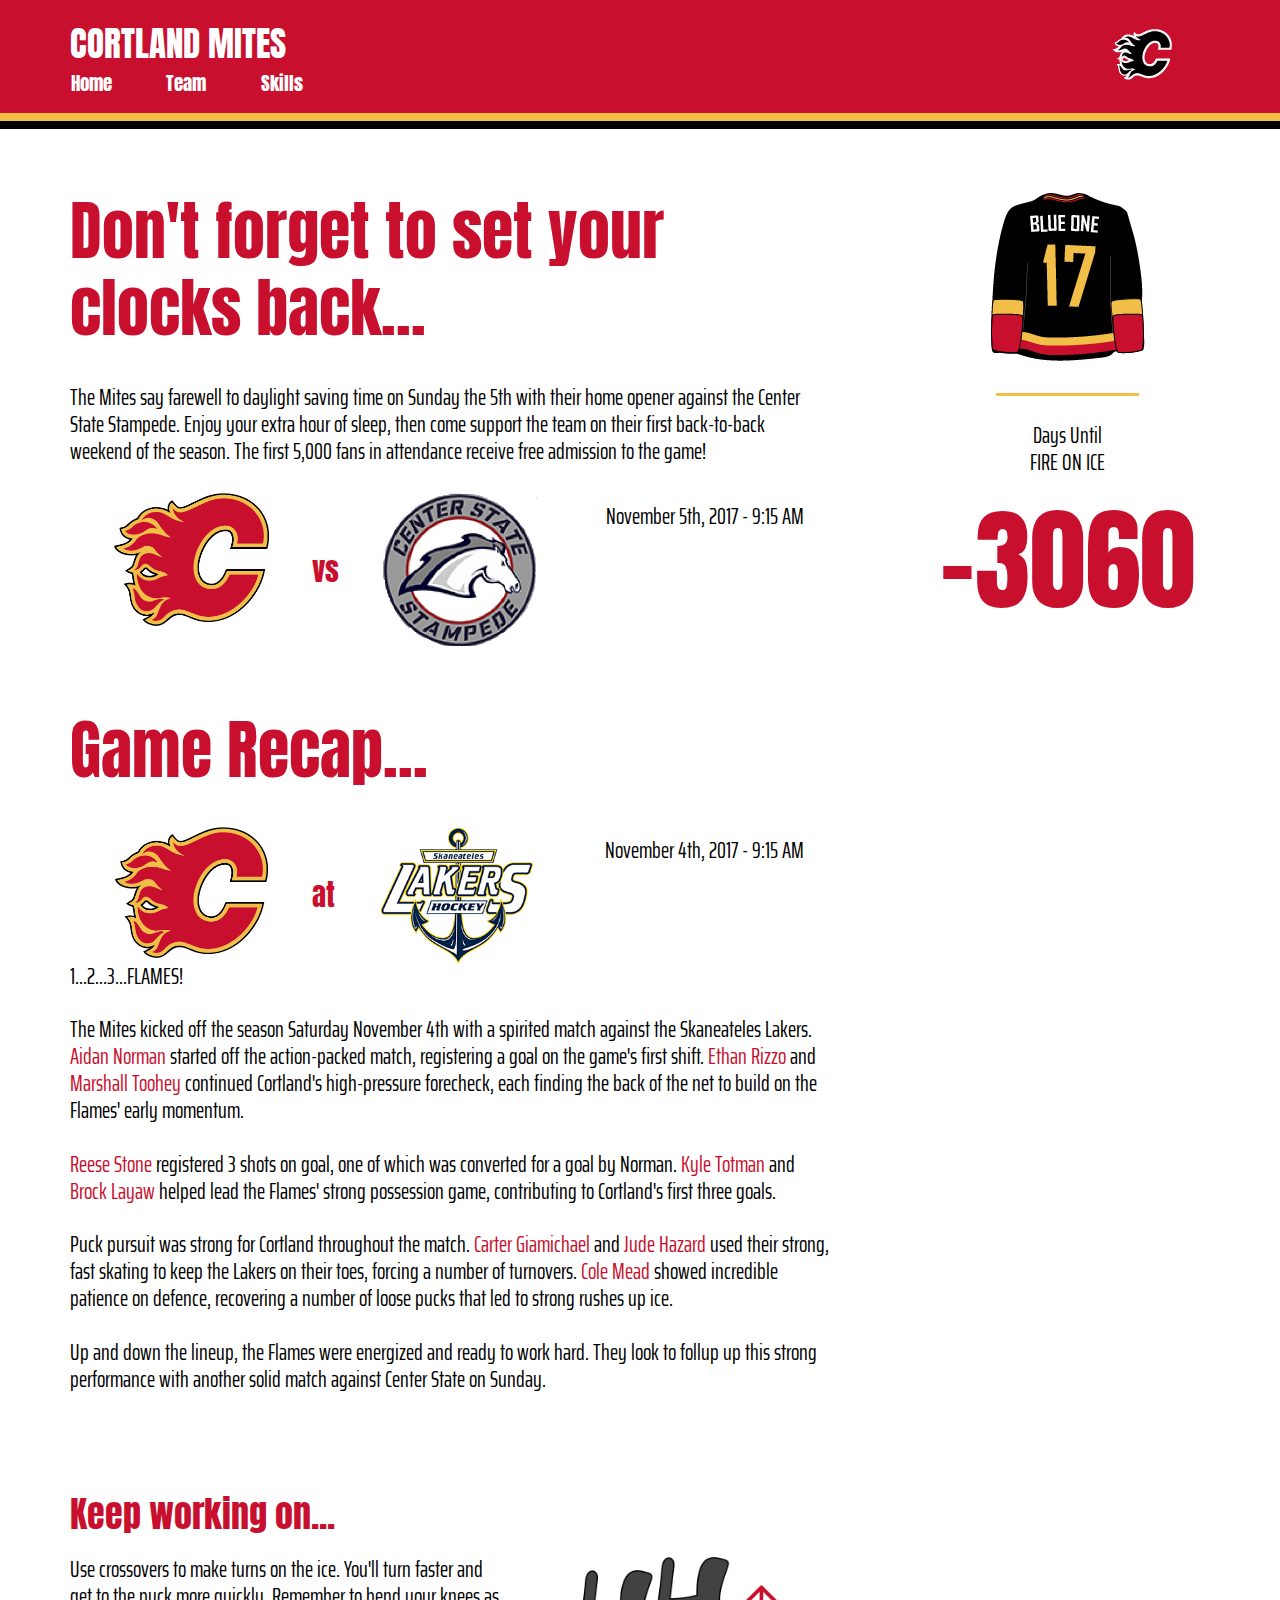
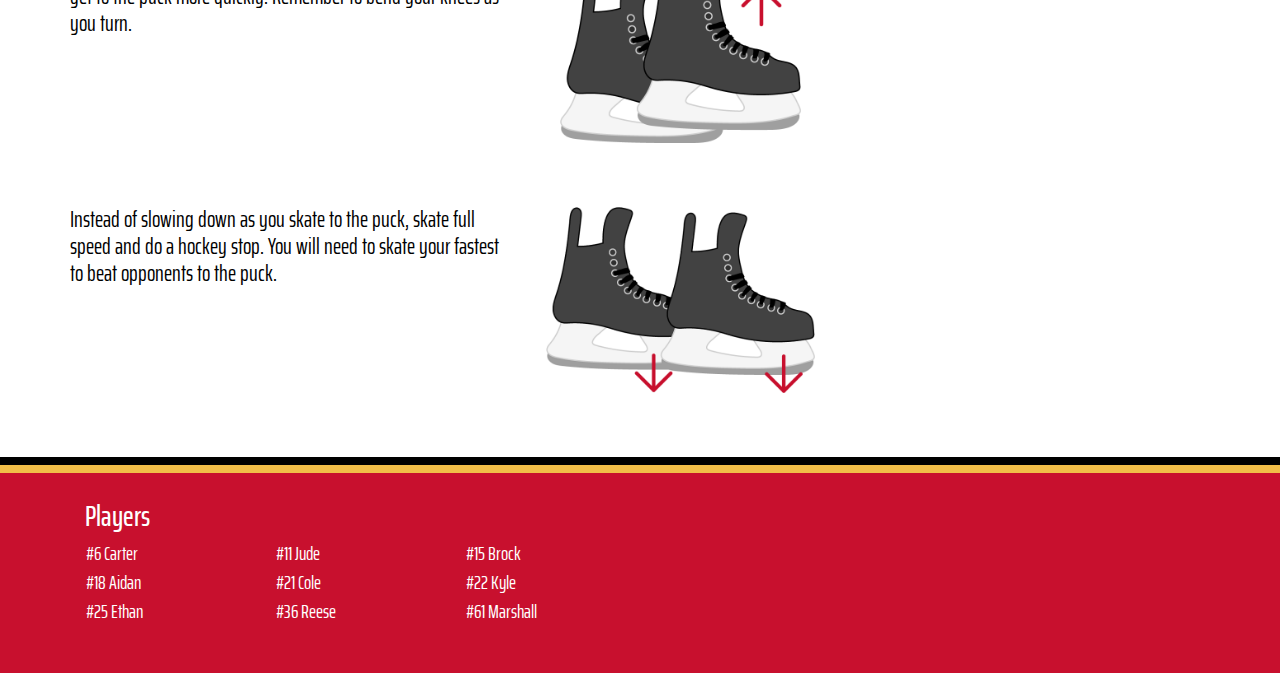
==== commit ce5886f8: "11/4 game recap" ====
--- a/index.html
+++ b/index.html
@@ -57,8 +57,21 @@
         <div class="row justify-content-between">
             <div class="col-sm-8">
                 <div class="row">
-                    <h5>Up Next...</h5>
-                    <p class="game-description">The Blue Mites hit the road for their first match of the season Saturday, November 4th, where they will faceoff against Skaneateles. The team has been hard at work preparing for this opening machup against the Lakers.</p>
+                    <h5>Don't forget to set your clocks back...</h5>
+                    <p class="game-description">The Mites say farewell to daylight saving time on Sunday the 5th with their home opener against the Center State Stampede. Enjoy your extra hour of sleep, then come support the team on their first back-to-back weekend of the season. The first 5,000 fans in attendance receive free admission to the game!</p>
+                    <div class="row match">
+                        <div class="col-5 parent">
+                            <img class="team-logo" src="img/Cortland.png" alt="CCYHA" />
+                        </div>
+                        <h3 class="col-2 vs">vs</h3>
+                        <div class="col-5 parent">
+                            <img class="team-logo" src="img/CenterState.png" alt="Center State" />
+                        </div>
+                    </div>
+                    <p class="game-time">November 5th, 2017 - 9:15 AM</p>
+                </div>
+                <div class="row recap">
+                    <h5>Game Recap...</h5>
                     <div class="row match">
                         <div class="col-5 parent">
                             <img class="team-logo" src="img/Cortland.png" alt="CCYHA" />
@@ -69,24 +82,9 @@
                         </div>
                     </div>
                     <p class="game-time">November 4th, 2017 - 9:15 AM</p>
+                    <p class="game-description">1...2...3...FLAMES!<br><br>The Mites kicked off the season Saturday November 4th with a spirited match against the Skaneateles Lakers. <a class="player" href="aidan.html">Aidan Norman</a> started off the action-packed match, registering a goal on the game's first shift. <a class="player" href="ethan.html">Ethan Rizzo</a> and <a class="player" href="marshall.html">Marshall Toohey</a> continued Cortland's high-pressure forecheck, each finding the back of the net to build on the Flames' early momentum.<br><br><a class="player" href="reese.html">Reese Stone</a> registered 3 shots on goal, one of which was converted for a goal by Norman. <a class="player" href="kyle.html">Kyle Totman</a> and <a class="player" href="brock.html">Brock Layaw</a> helped lead the Flames' strong possession game, contributing to Cortland's first three goals.<br><br>Puck pursuit was strong for Cortland throughout the match. <a class="player" href="carter.html">Carter Giamichael</a> and <a class="player" href="jude.html">Jude Hazard</a> used their strong, fast skating to keep the Lakers on their toes, forcing a number of turnovers. <a class="player" href="cole.html">Cole Mead</a> showed incredible patience on defence, recovering a number of loose pucks that led to strong rushes up ice.<br><br>Up and down the lineup, the Flames were energized and ready to work hard. They look to follup up this strong performance with another solid match against Center State on Sunday.</p>
+
                 </div>
-
-                <div class="row">
-                    <h2>Don't forget to set your clocks back...</h2>
-                    <p class="game-description">The Mites say farewell to daylight saving time on Sunday the 5th with their home opener against the Center State Stampede. Enjoy your extra hour of sleep, then come support the team on their first back-to-back weekend of the season. The first 5,000 fans in attendance receive free admission to the game!</p>
-                    <div class="row match">
-                        <div class="col-5 parent">
-                            <img class="team-logo" src="img/CenterState.png" alt="Center State" />
-
-                        </div>
-                        <h3 class="col-2 vs">at</h3>
-                        <div class="col-5 parent">
-                            <img class="team-logo" src="img/Cortland.png" alt="CCYHA" />
-                        </div>
-                    </div>
-                    <p class="game-time">November 5th, 2017 - 9:15 AM</p>
-                </div>
-
                 <div class="row">
                     <h2>Keep working on...</h2>
                     <div class="row game-challenge justify-content-start">
--- a/css/main.css
+++ b/css/main.css
@@ -7649,6 +7649,10 @@
   color: white;
   text-decoration: underline;
 }
+a.player {
+  color: #c8102e;
+  font-style: bold;
+}
 body {
   font-size: 100%;
   font-family: 'Saira Extra Condensed', sans-serif;
@@ -7759,7 +7763,8 @@
 h2,
 h3,
 h4,
-h5 {
+h5,
+h6 {
   font-family: 'Anton', sans-serif;
   color: #c8102e;
 }
@@ -7810,6 +7815,26 @@
 @media screen and (max-width: 1200px) {
   h4 {
     padding-top: 0.5em;
+  }
+}
+h6 {
+  font-size: 2em;
+}
+@media screen and (max-width: 992px) {
+  h6 {
+    font-size: 1.8em;
+    margin-left: 0.1em;
+    padding-top: 1em;
+  }
+}
+@media screen and (max-width: 768px) {
+  h6 {
+    font-size: 1.5em;
+  }
+}
+@media screen and (max-width: 572px) {
+  h6 {
+    margin-left: 0.4em;
   }
 }
 h5 {
@@ -8027,7 +8052,6 @@
   .achievements p {
     padding-left: 1em;
     padding-right: 1em;
-    display: block;
   }
   .reminder {
     padding-left: 2em;
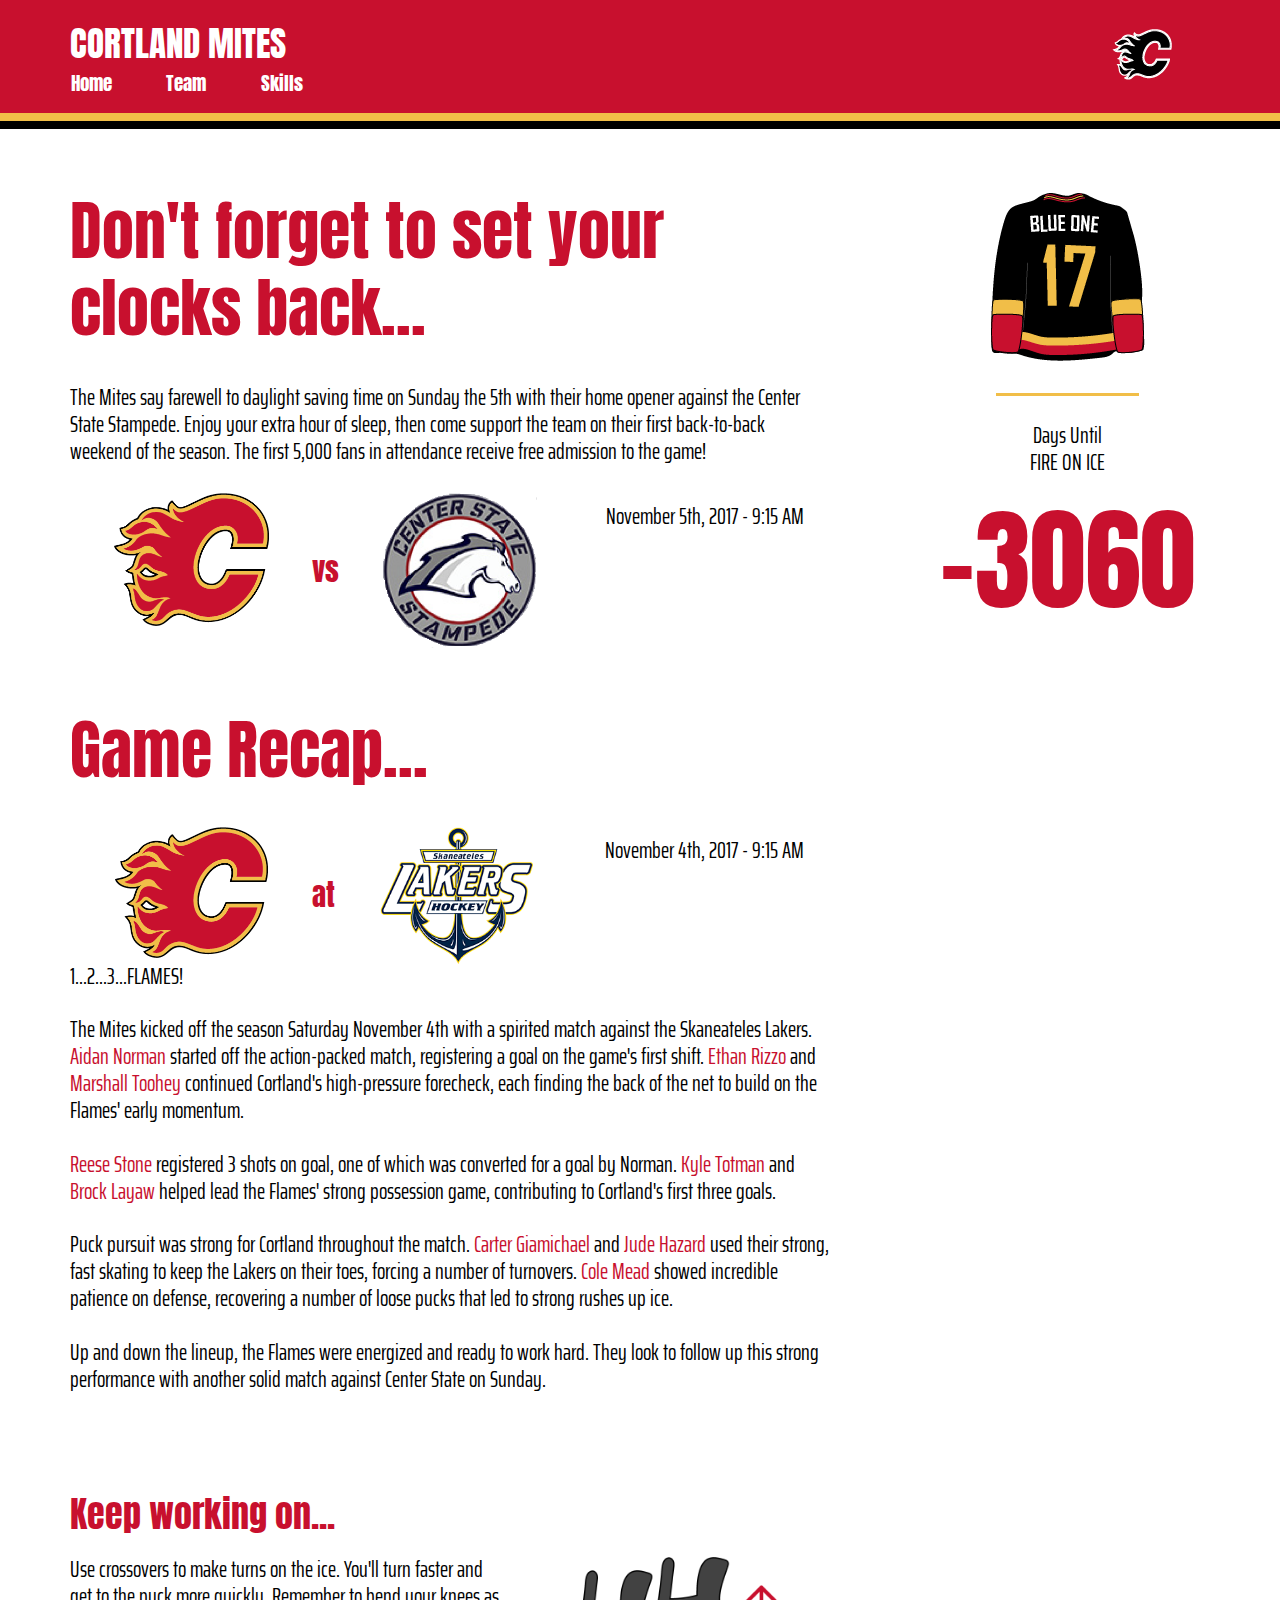
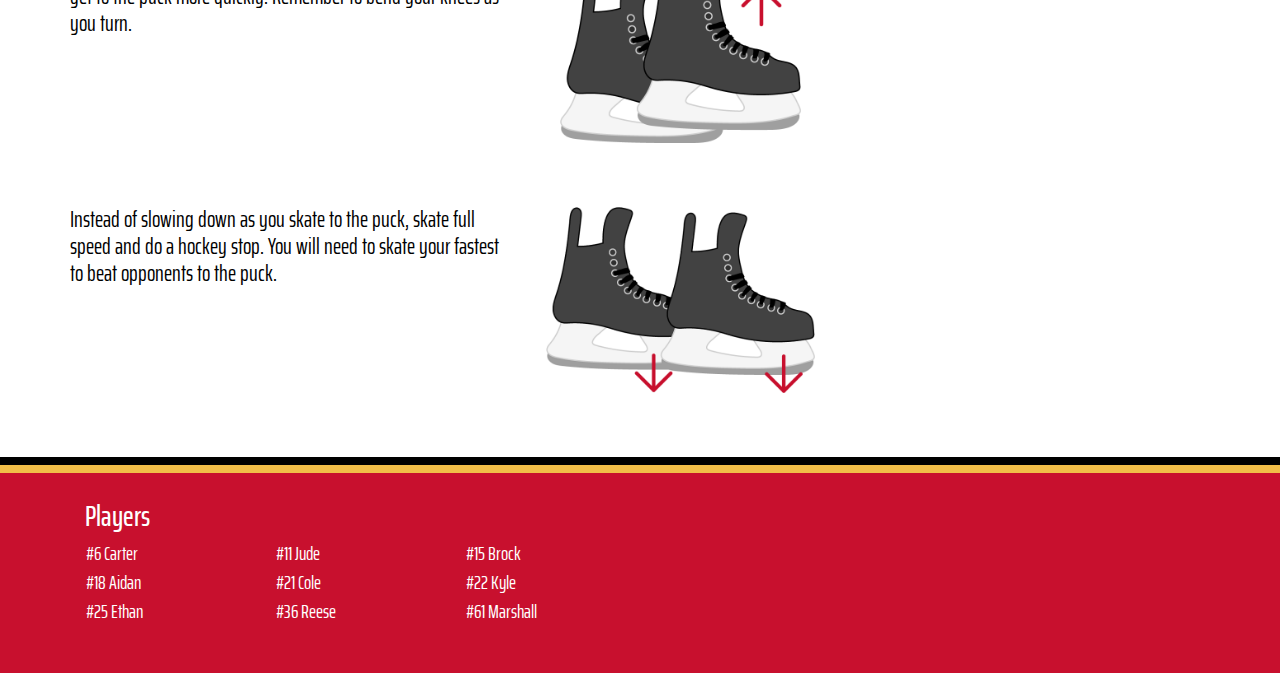
==== commit bf6ae245: "udpate typos" ====
--- a/index.html
+++ b/index.html
@@ -82,7 +82,7 @@
                         </div>
                     </div>
                     <p class="game-time">November 4th, 2017 - 9:15 AM</p>
-                    <p class="game-description">1...2...3...FLAMES!<br><br>The Mites kicked off the season Saturday November 4th with a spirited match against the Skaneateles Lakers. <a class="player" href="aidan.html">Aidan Norman</a> started off the action-packed match, registering a goal on the game's first shift. <a class="player" href="ethan.html">Ethan Rizzo</a> and <a class="player" href="marshall.html">Marshall Toohey</a> continued Cortland's high-pressure forecheck, each finding the back of the net to build on the Flames' early momentum.<br><br><a class="player" href="reese.html">Reese Stone</a> registered 3 shots on goal, one of which was converted for a goal by Norman. <a class="player" href="kyle.html">Kyle Totman</a> and <a class="player" href="brock.html">Brock Layaw</a> helped lead the Flames' strong possession game, contributing to Cortland's first three goals.<br><br>Puck pursuit was strong for Cortland throughout the match. <a class="player" href="carter.html">Carter Giamichael</a> and <a class="player" href="jude.html">Jude Hazard</a> used their strong, fast skating to keep the Lakers on their toes, forcing a number of turnovers. <a class="player" href="cole.html">Cole Mead</a> showed incredible patience on defence, recovering a number of loose pucks that led to strong rushes up ice.<br><br>Up and down the lineup, the Flames were energized and ready to work hard. They look to follup up this strong performance with another solid match against Center State on Sunday.</p>
+                    <p class="game-description">1...2...3...FLAMES!<br><br>The Mites kicked off the season Saturday November 4th with a spirited match against the Skaneateles Lakers. <a class="player" href="aidan.html">Aidan Norman</a> started off the action-packed match, registering a goal on the game's first shift. <a class="player" href="ethan.html">Ethan Rizzo</a> and <a class="player" href="marshall.html">Marshall Toohey</a> continued Cortland's high-pressure forecheck, each finding the back of the net to build on the Flames' early momentum.<br><br><a class="player" href="reese.html">Reese Stone</a> registered 3 shots on goal, one of which was converted for a goal by Norman. <a class="player" href="kyle.html">Kyle Totman</a> and <a class="player" href="brock.html">Brock Layaw</a> helped lead the Flames' strong possession game, contributing to Cortland's first three goals.<br><br>Puck pursuit was strong for Cortland throughout the match. <a class="player" href="carter.html">Carter Giamichael</a> and <a class="player" href="jude.html">Jude Hazard</a> used their strong, fast skating to keep the Lakers on their toes, forcing a number of turnovers. <a class="player" href="cole.html">Cole Mead</a> showed incredible patience on defense, recovering a number of loose pucks that led to strong rushes up ice.<br><br>Up and down the lineup, the Flames were energized and ready to work hard. They look to follow up this strong performance with another solid match against Center State on Sunday.</p>
 
                 </div>
                 <div class="row">
--- a/css/main.css
+++ b/css/main.css
@@ -7741,6 +7741,11 @@
   align-items: stretch;
   padding-bottom: 2em;
 }
+@media screen and (max-width: 575px) {
+  .game-challenge {
+    padding-right: 0.5em;
+  }
+}
 h1 {
   padding-top: 1em;
   font-size: 1.8em;
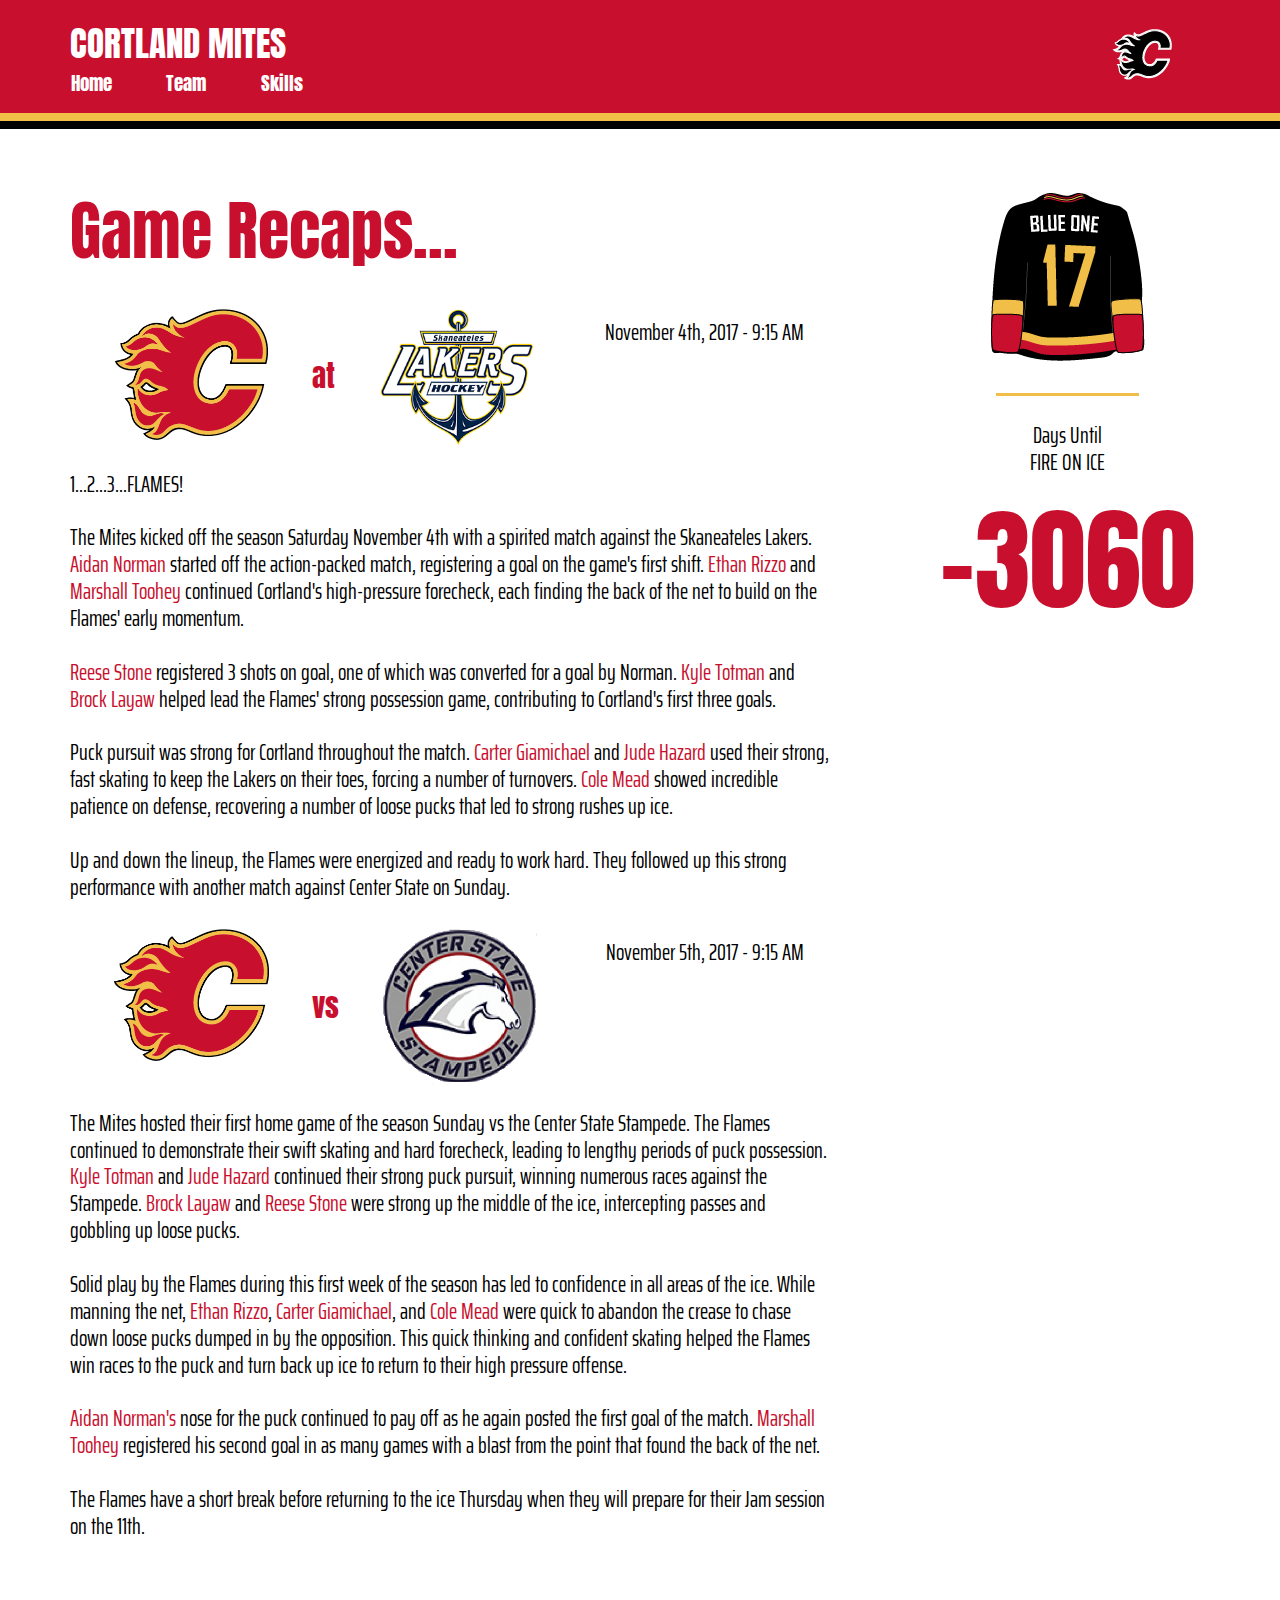
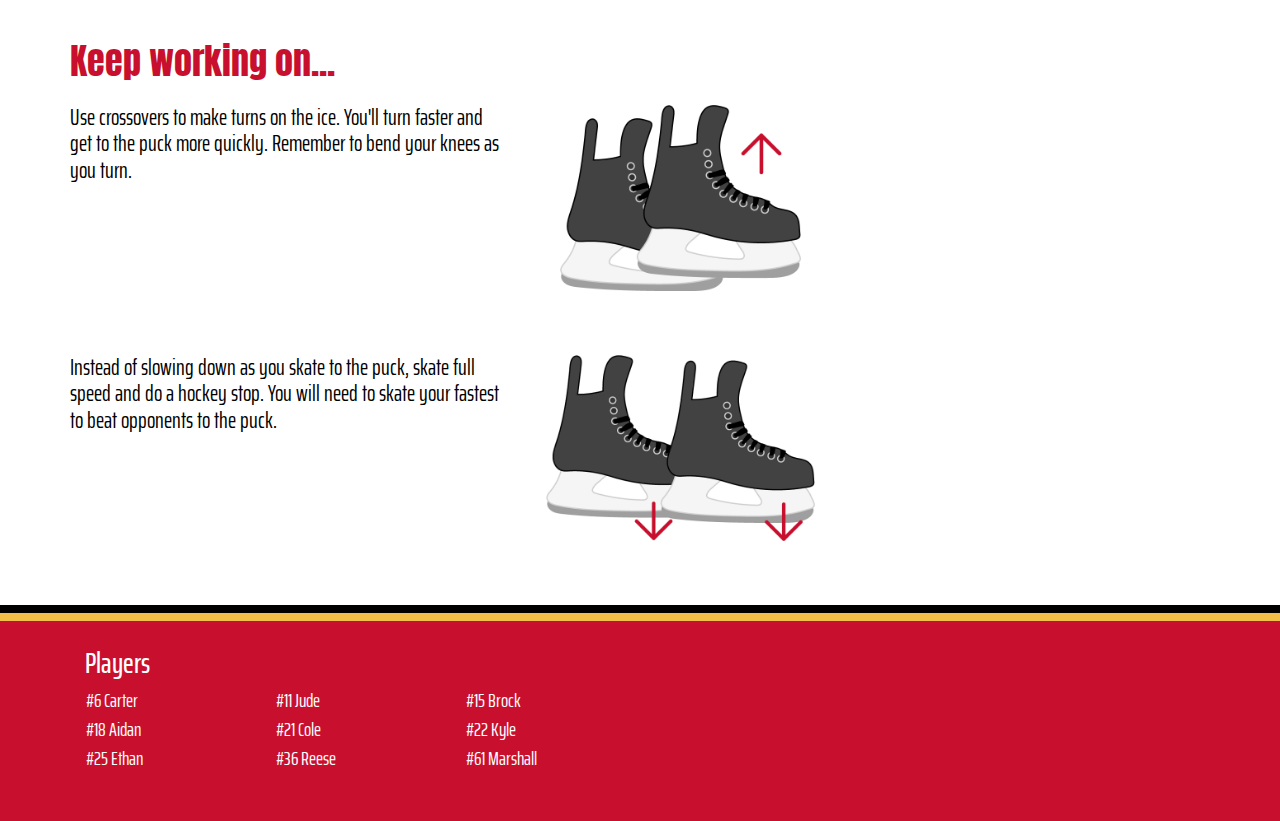
==== commit 0a9934c6: "update game summary" ====
--- a/index.html
+++ b/index.html
@@ -56,22 +56,8 @@
     <div class="container">
         <div class="row justify-content-between">
             <div class="col-sm-8">
-                <div class="row">
-                    <h5>Don't forget to set your clocks back...</h5>
-                    <p class="game-description">The Mites say farewell to daylight saving time on Sunday the 5th with their home opener against the Center State Stampede. Enjoy your extra hour of sleep, then come support the team on their first back-to-back weekend of the season. The first 5,000 fans in attendance receive free admission to the game!</p>
-                    <div class="row match">
-                        <div class="col-5 parent">
-                            <img class="team-logo" src="img/Cortland.png" alt="CCYHA" />
-                        </div>
-                        <h3 class="col-2 vs">vs</h3>
-                        <div class="col-5 parent">
-                            <img class="team-logo" src="img/CenterState.png" alt="Center State" />
-                        </div>
-                    </div>
-                    <p class="game-time">November 5th, 2017 - 9:15 AM</p>
-                </div>
                 <div class="row recap">
-                    <h5>Game Recap...</h5>
+                    <h5>Game Recaps...</h5>
                     <div class="row match">
                         <div class="col-5 parent">
                             <img class="team-logo" src="img/Cortland.png" alt="CCYHA" />
@@ -82,8 +68,18 @@
                         </div>
                     </div>
                     <p class="game-time">November 4th, 2017 - 9:15 AM</p>
-                    <p class="game-description">1...2...3...FLAMES!<br><br>The Mites kicked off the season Saturday November 4th with a spirited match against the Skaneateles Lakers. <a class="player" href="aidan.html">Aidan Norman</a> started off the action-packed match, registering a goal on the game's first shift. <a class="player" href="ethan.html">Ethan Rizzo</a> and <a class="player" href="marshall.html">Marshall Toohey</a> continued Cortland's high-pressure forecheck, each finding the back of the net to build on the Flames' early momentum.<br><br><a class="player" href="reese.html">Reese Stone</a> registered 3 shots on goal, one of which was converted for a goal by Norman. <a class="player" href="kyle.html">Kyle Totman</a> and <a class="player" href="brock.html">Brock Layaw</a> helped lead the Flames' strong possession game, contributing to Cortland's first three goals.<br><br>Puck pursuit was strong for Cortland throughout the match. <a class="player" href="carter.html">Carter Giamichael</a> and <a class="player" href="jude.html">Jude Hazard</a> used their strong, fast skating to keep the Lakers on their toes, forcing a number of turnovers. <a class="player" href="cole.html">Cole Mead</a> showed incredible patience on defense, recovering a number of loose pucks that led to strong rushes up ice.<br><br>Up and down the lineup, the Flames were energized and ready to work hard. They look to follow up this strong performance with another solid match against Center State on Sunday.</p>
-
+                    <p class="game-description"><br>1...2...3...FLAMES!<br><br>The Mites kicked off the season Saturday November 4th with a spirited match against the Skaneateles Lakers. <a class="player" href="aidan.html">Aidan Norman</a> started off the action-packed match, registering a goal on the game's first shift. <a class="player" href="ethan.html">Ethan Rizzo</a> and <a class="player" href="marshall.html">Marshall Toohey</a> continued Cortland's high-pressure forecheck, each finding the back of the net to build on the Flames' early momentum.<br><br><a class="player" href="reese.html">Reese Stone</a> registered 3 shots on goal, one of which was converted for a goal by Norman. <a class="player" href="kyle.html">Kyle Totman</a> and <a class="player" href="brock.html">Brock Layaw</a> helped lead the Flames' strong possession game, contributing to Cortland's first three goals.<br><br>Puck pursuit was strong for Cortland throughout the match. <a class="player" href="carter.html">Carter Giamichael</a> and <a class="player" href="jude.html">Jude Hazard</a> used their strong, fast skating to keep the Lakers on their toes, forcing a number of turnovers. <a class="player" href="cole.html">Cole Mead</a> showed incredible patience on defense, recovering a number of loose pucks that led to strong rushes up ice.<br><br>Up and down the lineup, the Flames were energized and ready to work hard. They followed up this strong performance with another match against Center State on Sunday.</p>
+                    <div class="row match">
+                        <div class="col-5 parent">
+                            <img class="team-logo" src="img/Cortland.png" alt="CCYHA" />
+                        </div>
+                        <h3 class="col-2 vs">vs</h3>
+                        <div class="col-5 parent">
+                            <img class="team-logo" src="img/CenterState.png" alt="Skaneateles" />
+                        </div>
+                    </div>
+                    <p class="game-time">November 5th, 2017 - 9:15 AM</p>
+                    <p class="game-description"><br>The Mites hosted their first home game of the season Sunday vs the Center State Stampede. The Flames continued to demonstrate their swift skating and hard forecheck, leading to lengthy periods of puck possession. <a class="player" href="kyle.html">Kyle Totman</a> and <a class="player" href="jude.html">Jude Hazard</a> continued their strong puck pursuit, winning numerous races against the Stampede. <a class="player" href="brock.html">Brock Layaw</a> and <a class="player" href="reese.html">Reese Stone</a> were strong up the middle of the ice, intercepting passes and gobbling up loose pucks.<br><br>Solid play by the Flames during this first week of the season has led to confidence in all areas of the ice. While manning the net, <a class="player" href="ethan.html">Ethan Rizzo</a>, <a class="player" href="carter.html">Carter Giamichael</a>, and <a class="player" href="cole.html">Cole Mead</a> were quick to abandon the crease to chase down loose pucks dumped in by the opposition. This quick thinking and confident skating helped the Flames win races to the puck and turn back up ice to return to their high pressure offense.<br><br><a class="player" href="aidan.html">Aidan Norman's</a> nose for the puck continued to pay off as he again posted the first goal of the match. <a class="player" href="marshall.html">Marshall Toohey</a> registered his second goal in as many games with a blast from the point that found the back of the net.<br><br>The Flames have a short break before returning to the ice Thursday when they will prepare for their Jam session on the 11th.</p>
                 </div>
                 <div class="row">
                     <h2>Keep working on...</h2>
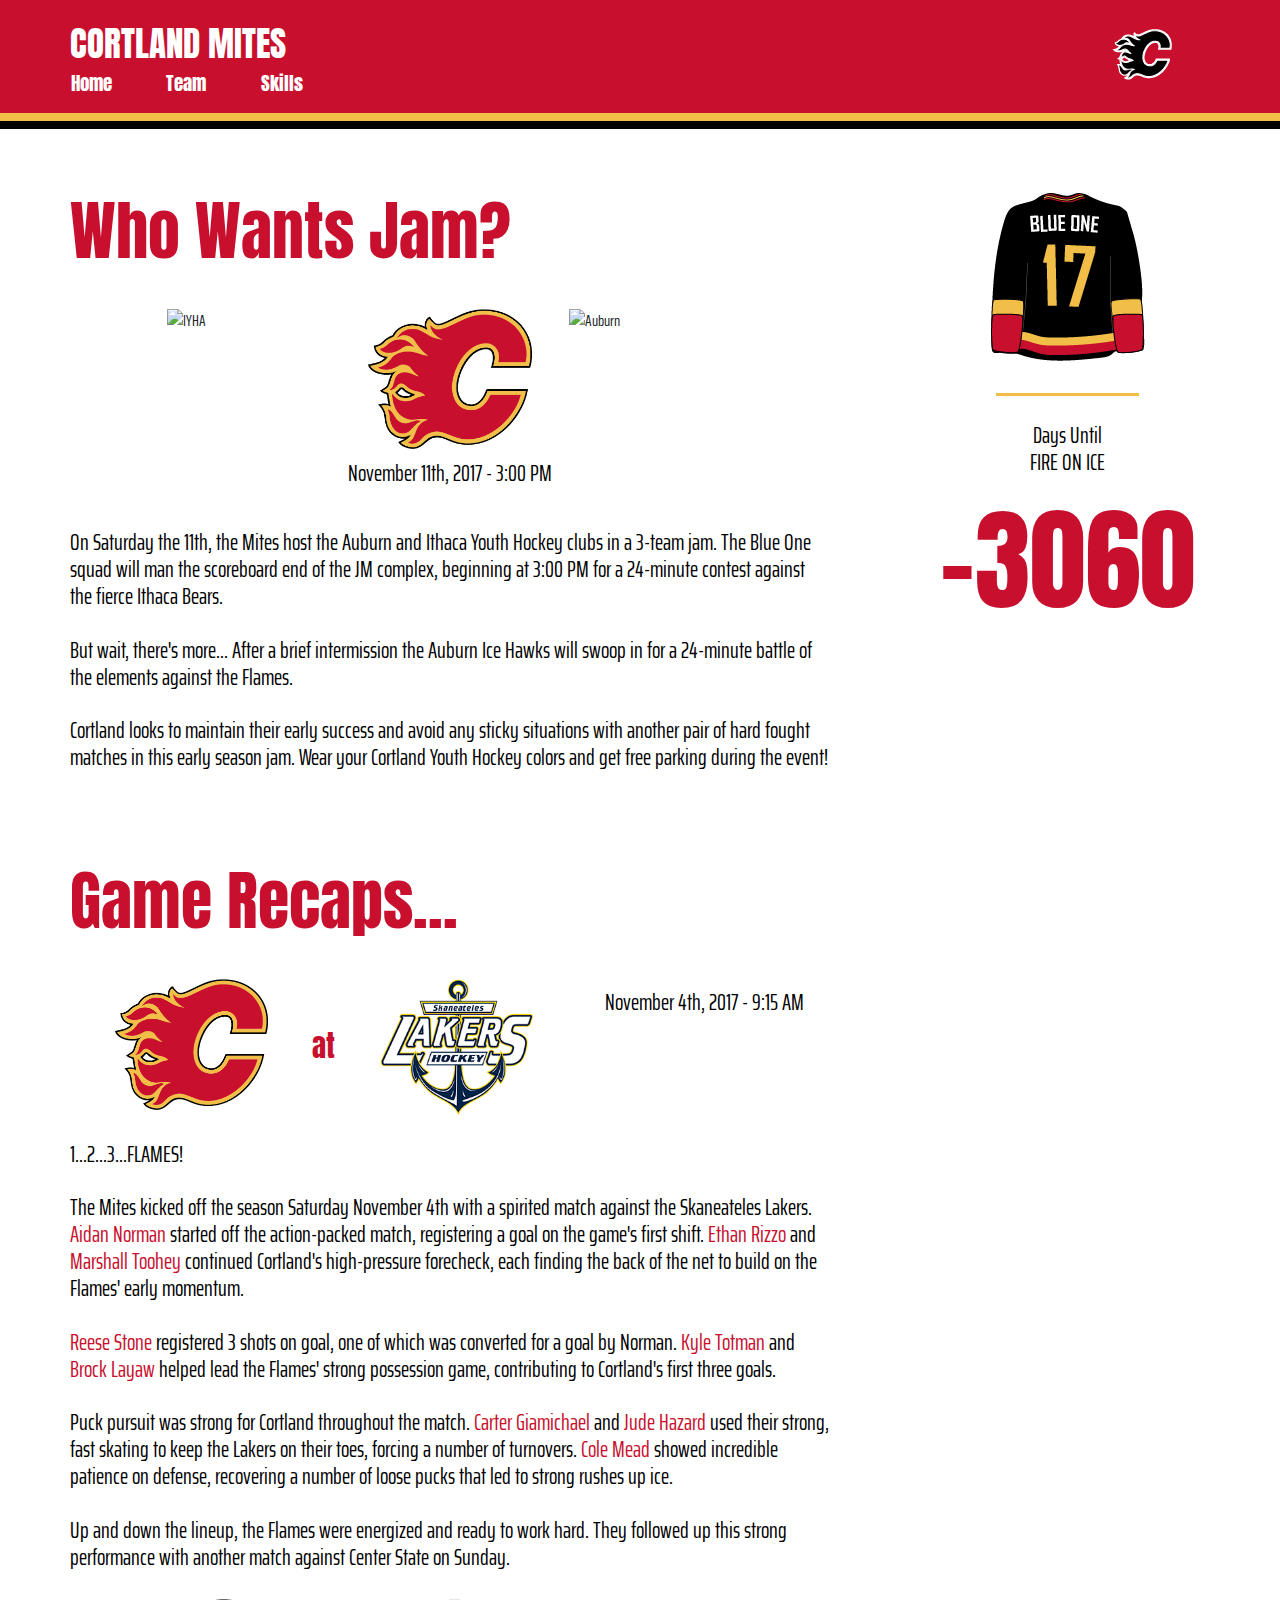
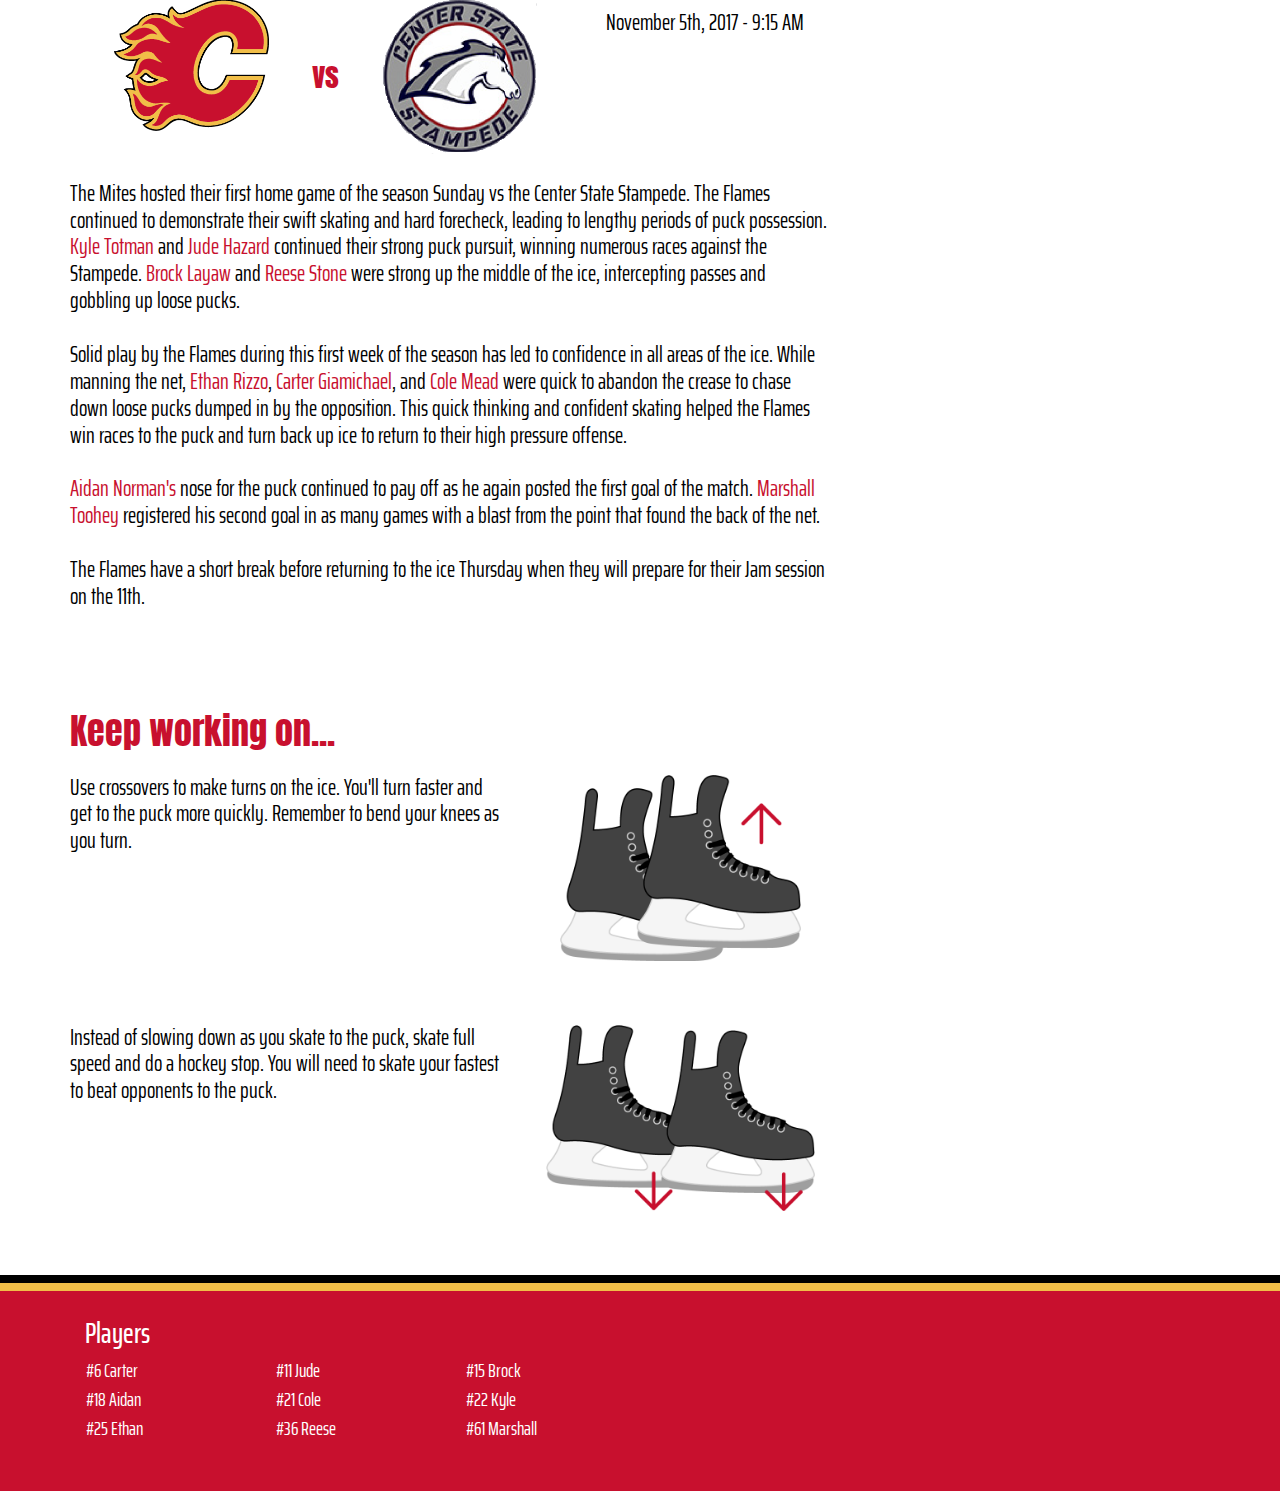
==== commit 70afb10c: "add jam" ====
--- a/index.html
+++ b/index.html
@@ -56,6 +56,22 @@
     <div class="container">
         <div class="row justify-content-between">
             <div class="col-sm-8">
+                <div class="row recap">
+                    <h5>Who Wants Jam?</h5>
+                    <div class="row match">
+                        <div class="col-4 parent">
+                            <img class="team-logo" src="img/Ithaca.png" alt="IYHA" />
+                        </div>
+                        <div class="col-4 parent">
+                            <img class="team-logo" src="img/Cortland.png" alt="CCYHA" />
+                        </div>
+                        <div class="col-4 parent">
+                            <img class="team-logo" src="img/Auburn.png" alt="Auburn" />
+                        </div>
+                    </div>
+                    <p class="game-time">November 11th, 2017 - 3:00 PM</p>
+                    <p class="game-description"><br>On Saturday the 11th, the Mites host the Auburn and Ithaca Youth Hockey clubs in a 3-team jam. The Blue One squad will man the scoreboard end of the JM complex, beginning at 3:00 PM for a 24-minute contest against the fierce Ithaca Bears.<br><br>But wait, there's more... After a brief intermission the Auburn Ice Hawks will swoop in for a 24-minute battle of the elements against the Flames.<br><br>Cortland looks to maintain their early success and avoid any sticky situations with another pair of hard fought matches in this early season jam. Wear your Cortland Youth Hockey colors and get free parking during the event!
+                </div>
                 <div class="row recap">
                     <h5>Game Recaps...</h5>
                     <div class="row match">
